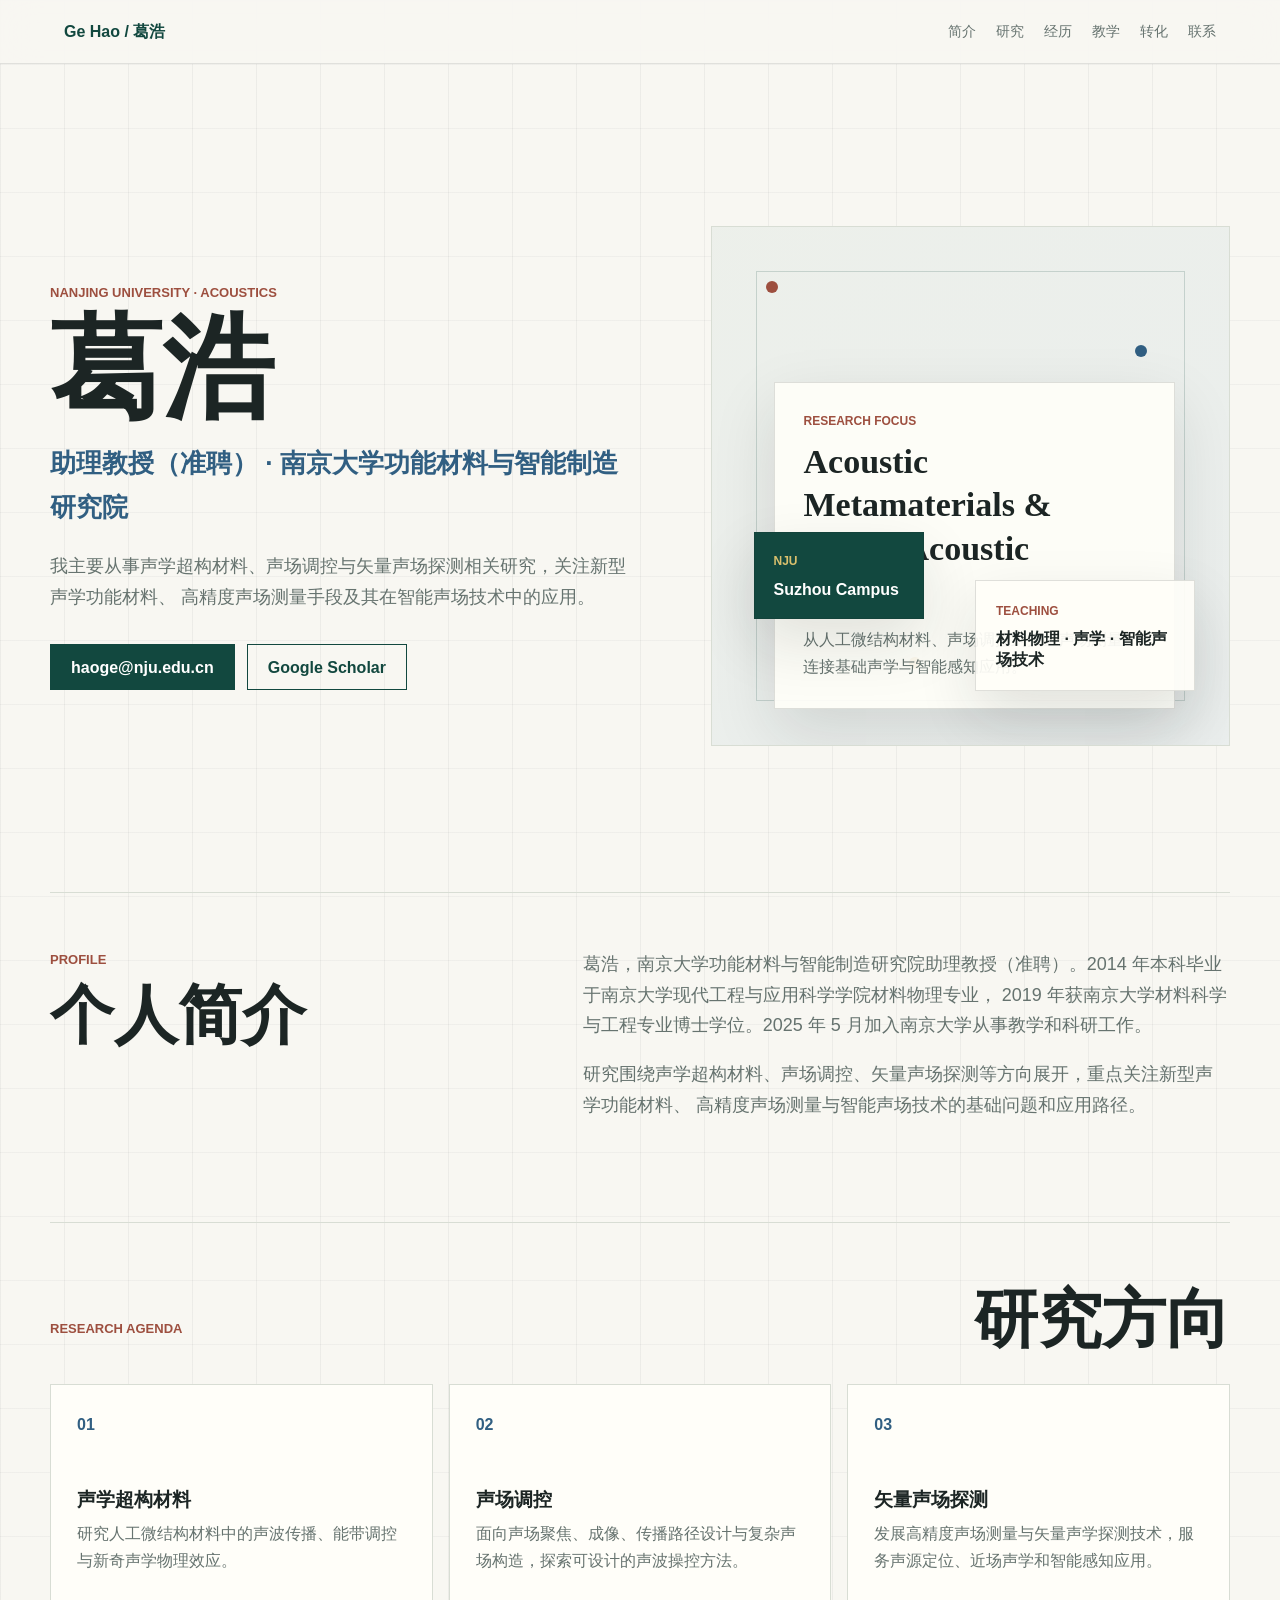
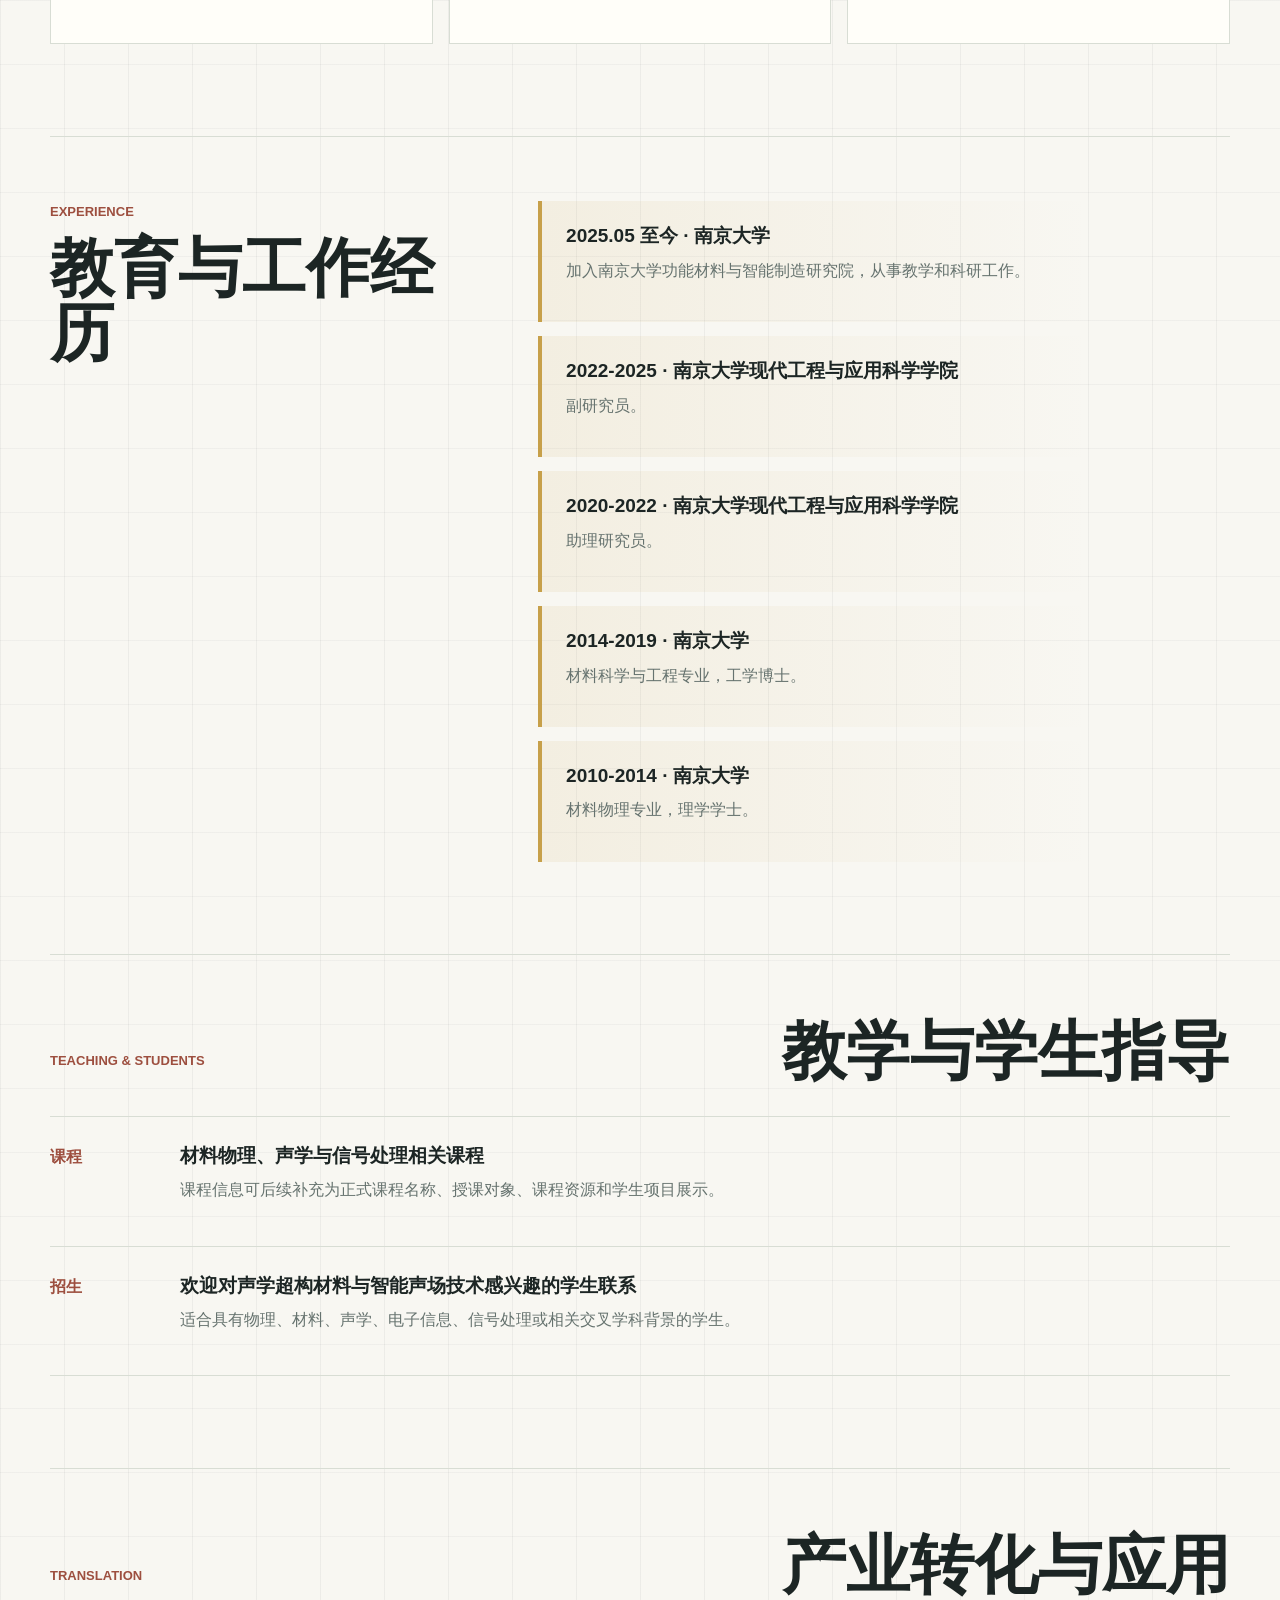
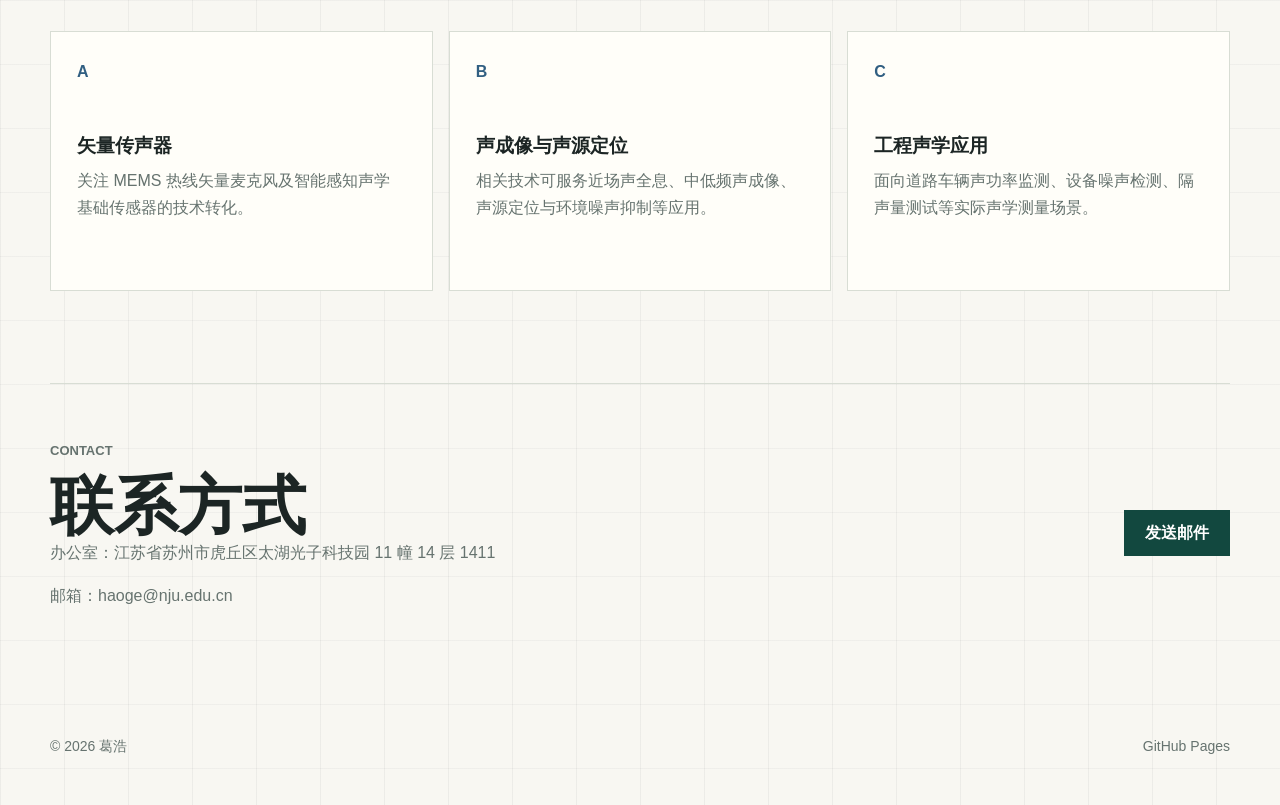
==== index.html @ 3e7d9091 "Create Ge Hao academic homepage" ====
<!doctype html>
<html lang="zh-CN">
  <head>
    <meta charset="utf-8">
    <meta name="viewport" content="width=device-width, initial-scale=1">
    <title>葛浩 | 南京大学</title>
    <meta name="description" content="葛浩，南京大学功能材料与智能制造研究院助理教授（准聘），研究方向包括声学超构材料、声场调控与矢量声场探测。">
    <link rel="stylesheet" href="styles.css">
  </head>
  <body>
    <header class="topbar">
      <a class="brand" href="#top">Ge Hao / 葛浩</a>
      <nav class="nav" aria-label="主导航">
        <a href="#profile">简介</a>
        <a href="#research">研究</a>
        <a href="#experience">经历</a>
        <a href="#teaching">教学</a>
        <a href="#translation">转化</a>
        <a href="#contact">联系</a>
      </nav>
    </header>

    <main id="top">
      <section class="hero">
        <div class="hero-copy">
          <p class="kicker">Nanjing University · Acoustics</p>
          <h1>葛浩</h1>
          <p class="subtitle">助理教授（准聘） · 南京大学功能材料与智能制造研究院</p>
          <p class="summary">
            我主要从事声学超构材料、声场调控与矢量声场探测相关研究，关注新型声学功能材料、
            高精度声场测量手段及其在智能声场技术中的应用。
          </p>
          <div class="actions">
            <a class="primary" href="mailto:haoge@nju.edu.cn">haoge@nju.edu.cn</a>
            <a class="secondary" href="https://scholar.google.com/citations?user=P4T3a08AAAAJ&hl=zh-CN" target="_blank" rel="noreferrer">Google Scholar</a>
          </div>
        </div>

        <div class="hero-visual" aria-label="研究主题视觉摘要">
          <div class="signal signal-a"></div>
          <div class="signal signal-b"></div>
          <div class="signal signal-c"></div>
          <div class="visual-card main-card">
            <span>Research Focus</span>
            <strong>Acoustic Metamaterials &amp; Vector Acoustic Sensing</strong>
            <p>从人工微结构材料、声场调控到矢量声场测量，连接基础声学与智能感知应用。</p>
          </div>
          <div class="visual-card side-card">
            <span>Teaching</span>
            <strong>材料物理 · 声学 · 智能声场技术</strong>
          </div>
          <div class="visual-card note-card">
            <span>NJU</span>
            <strong>Suzhou Campus</strong>
          </div>
        </div>
      </section>

      <section id="profile" class="band profile-band">
        <div>
          <p class="kicker">Profile</p>
          <h2>个人简介</h2>
        </div>
        <div class="profile-text">
          <p>
            葛浩，南京大学功能材料与智能制造研究院助理教授（准聘）。2014 年本科毕业于南京大学现代工程与应用科学学院材料物理专业，
            2019 年获南京大学材料科学与工程专业博士学位。2025 年 5 月加入南京大学从事教学和科研工作。
          </p>
          <p>
            研究围绕声学超构材料、声场调控、矢量声场探测等方向展开，重点关注新型声学功能材料、
            高精度声场测量与智能声场技术的基础问题和应用路径。
          </p>
        </div>
      </section>

      <section id="research" class="section">
        <div class="section-head">
          <p class="kicker">Research Agenda</p>
          <h2>研究方向</h2>
        </div>
        <div class="agenda-grid">
          <article>
            <span>01</span>
            <h3>声学超构材料</h3>
            <p>研究人工微结构材料中的声波传播、能带调控与新奇声学物理效应。</p>
          </article>
          <article>
            <span>02</span>
            <h3>声场调控</h3>
            <p>面向声场聚焦、成像、传播路径设计与复杂声场构造，探索可设计的声波操控方法。</p>
          </article>
          <article>
            <span>03</span>
            <h3>矢量声场探测</h3>
            <p>发展高精度声场测量与矢量声学探测技术，服务声源定位、近场声学和智能感知应用。</p>
          </article>
        </div>
      </section>

      <section id="experience" class="section split">
        <div class="section-head">
          <p class="kicker">Experience</p>
          <h2>教育与工作经历</h2>
        </div>
        <div class="stack">
          <article class="line-item">
            <h3>2025.05 至今 · 南京大学</h3>
            <p>加入南京大学功能材料与智能制造研究院，从事教学和科研工作。</p>
          </article>
          <article class="line-item">
            <h3>2022-2025 · 南京大学现代工程与应用科学学院</h3>
            <p>副研究员。</p>
          </article>
          <article class="line-item">
            <h3>2020-2022 · 南京大学现代工程与应用科学学院</h3>
            <p>助理研究员。</p>
          </article>
          <article class="line-item">
            <h3>2014-2019 · 南京大学</h3>
            <p>材料科学与工程专业，工学博士。</p>
          </article>
          <article class="line-item">
            <h3>2010-2014 · 南京大学</h3>
            <p>材料物理专业，理学学士。</p>
          </article>
        </div>
      </section>

      <section id="teaching" class="section">
        <div class="section-head">
          <p class="kicker">Teaching &amp; Students</p>
          <h2>教学与学生指导</h2>
        </div>
        <div class="work-list">
          <article>
            <time>课程</time>
            <div>
              <h3>材料物理、声学与信号处理相关课程</h3>
              <p>课程信息可后续补充为正式课程名称、授课对象、课程资源和学生项目展示。</p>
            </div>
          </article>
          <article>
            <time>招生</time>
            <div>
              <h3>欢迎对声学超构材料与智能声场技术感兴趣的学生联系</h3>
              <p>适合具有物理、材料、声学、电子信息、信号处理或相关交叉学科背景的学生。</p>
            </div>
          </article>
        </div>
      </section>

      <section id="translation" class="section">
        <div class="section-head">
          <p class="kicker">Translation</p>
          <h2>产业转化与应用</h2>
        </div>
        <div class="agenda-grid">
          <article>
            <span>A</span>
            <h3>矢量传声器</h3>
            <p>关注 MEMS 热线矢量麦克风及智能感知声学基础传感器的技术转化。</p>
          </article>
          <article>
            <span>B</span>
            <h3>声成像与声源定位</h3>
            <p>相关技术可服务近场声全息、中低频声成像、声源定位与环境噪声抑制等应用。</p>
          </article>
          <article>
            <span>C</span>
            <h3>工程声学应用</h3>
            <p>面向道路车辆声功率监测、设备噪声检测、隔声量测试等实际声学测量场景。</p>
          </article>
        </div>
      </section>

      <section id="contact" class="contact-panel">
        <div>
          <p class="kicker">Contact</p>
          <h2>联系方式</h2>
          <p>办公室：江苏省苏州市虎丘区太湖光子科技园 11 幢 14 层 1411</p>
          <p>邮箱：<a href="mailto:haoge@nju.edu.cn">haoge@nju.edu.cn</a></p>
        </div>
        <a class="primary" href="mailto:haoge@nju.edu.cn">发送邮件</a>
      </section>
    </main>

    <footer class="footer">
      <span>© 2026 葛浩</span>
      <span><a href="https://github.com/googoll/googoll.github.io" target="_blank" rel="noreferrer">GitHub Pages</a></span>
    </footer>
  </body>
</html>
---- styles.css ----
:root {
  --bg: #f8f7f2;
  --ink: #1c2524;
  --muted: #66736f;
  --line: #d8ddd4;
  --paper: #fffef9;
  --green: #12483f;
  --blue: #315f82;
  --red: #9d4f3f;
  --gold: #c7a04a;
  --mist: #e9efeb;
}

* {
  box-sizing: border-box;
}

html {
  scroll-behavior: smooth;
}

body {
  margin: 0;
  background:
    linear-gradient(90deg, rgba(28, 37, 36, 0.05) 1px, transparent 1px),
    linear-gradient(rgba(28, 37, 36, 0.04) 1px, transparent 1px),
    var(--bg);
  background-size: 64px 64px;
  color: var(--ink);
  font-family: -apple-system, BlinkMacSystemFont, "Segoe UI", "PingFang SC", "Microsoft YaHei", sans-serif;
  line-height: 1.7;
}

a {
  color: inherit;
  text-decoration: none;
}

.topbar {
  position: sticky;
  top: 0;
  z-index: 10;
  display: flex;
  justify-content: space-between;
  align-items: center;
  gap: 24px;
  padding: 18px clamp(20px, 5vw, 72px);
  background: rgba(248, 247, 242, 0.9);
  border-bottom: 1px solid rgba(28, 37, 36, 0.1);
  backdrop-filter: blur(18px);
}

.brand {
  font-weight: 800;
  color: var(--green);
}

.nav {
  display: flex;
  flex-wrap: wrap;
  gap: 8px 20px;
  color: var(--muted);
  font-size: 14px;
}

.nav a:hover {
  color: var(--green);
}

main,
.footer {
  width: min(1180px, calc(100% - 40px));
  margin-inline: auto;
}

.hero {
  min-height: calc(100vh - 72px);
  display: grid;
  grid-template-columns: minmax(0, 1.06fr) minmax(360px, 0.94fr);
  gap: clamp(32px, 6vw, 82px);
  align-items: center;
  padding: 70px 0 54px;
}

.kicker {
  margin: 0 0 12px;
  color: var(--red);
  font-size: 13px;
  font-weight: 800;
  letter-spacing: 0;
  text-transform: uppercase;
}

h1,
h2,
h3,
p {
  margin-top: 0;
}

h1 {
  margin-bottom: 18px;
  font-family: Georgia, "Times New Roman", serif;
  font-size: clamp(48px, 10vw, 112px);
  line-height: 0.95;
  font-weight: 600;
}

h2 {
  margin-bottom: 0;
  font-family: Georgia, "Times New Roman", serif;
  font-size: clamp(32px, 5vw, 64px);
  line-height: 1.02;
  font-weight: 600;
}

h3 {
  margin-bottom: 8px;
  font-size: 19px;
  line-height: 1.35;
}

.subtitle {
  margin-bottom: 22px;
  color: var(--blue);
  font-size: clamp(18px, 2.5vw, 26px);
  font-weight: 700;
}

.summary {
  max-width: 680px;
  color: var(--muted);
  font-size: 18px;
}

.actions {
  display: flex;
  flex-wrap: wrap;
  gap: 12px;
  margin-top: 32px;
}

.primary,
.secondary {
  display: inline-flex;
  align-items: center;
  justify-content: center;
  min-height: 46px;
  padding: 0 20px;
  border: 1px solid var(--green);
  font-weight: 800;
}

.primary {
  background: var(--green);
  color: #fff;
}

.secondary {
  background: transparent;
  color: var(--green);
}

.hero-visual {
  position: relative;
  min-height: 520px;
  border: 1px solid var(--line);
  background:
    linear-gradient(145deg, rgba(18, 72, 63, 0.08), rgba(49, 95, 130, 0.1)),
    var(--paper);
  overflow: hidden;
}

.hero-visual::before {
  content: "";
  position: absolute;
  inset: 44px;
  border: 1px solid rgba(18, 72, 63, 0.18);
}

.signal {
  position: absolute;
  width: 12px;
  height: 12px;
  border-radius: 50%;
}

.signal-a {
  top: 54px;
  left: 54px;
  background: var(--red);
}

.signal-b {
  right: 82px;
  top: 118px;
  background: var(--blue);
}

.signal-c {
  left: 38%;
  bottom: 76px;
  background: var(--gold);
}

.visual-card {
  position: absolute;
  border: 1px solid rgba(28, 37, 36, 0.14);
  background: rgba(255, 254, 249, 0.92);
  box-shadow: 0 24px 60px rgba(28, 37, 36, 0.12);
}

.visual-card span {
  display: block;
  margin-bottom: 8px;
  color: var(--red);
  font-size: 12px;
  font-weight: 800;
  text-transform: uppercase;
}

.visual-card strong {
  display: block;
  line-height: 1.28;
}

.visual-card p {
  margin: 12px 0 0;
  color: var(--muted);
}

.main-card {
  left: 62px;
  right: 54px;
  top: 155px;
  padding: 28px;
}

.main-card strong {
  font-family: Georgia, "Times New Roman", serif;
  font-size: 34px;
}

.side-card {
  right: 34px;
  bottom: 54px;
  width: 220px;
  padding: 20px;
}

.note-card {
  left: 42px;
  bottom: 126px;
  width: 170px;
  padding: 18px;
  background: var(--green);
  color: #fff;
}

.note-card span {
  color: #d9c06d;
}

.band,
.section,
.contact-panel {
  margin-bottom: 28px;
  border-top: 1px solid var(--line);
}

.profile-band {
  display: grid;
  grid-template-columns: minmax(220px, 0.42fr) minmax(0, 0.58fr);
  gap: clamp(24px, 5vw, 72px);
  padding: 56px 0;
}

.profile-text {
  color: var(--muted);
  font-size: 18px;
}

.section {
  padding: 64px 0;
}

.section-head {
  display: flex;
  justify-content: space-between;
  align-items: end;
  gap: 32px;
  margin-bottom: 32px;
}

.agenda-grid {
  display: grid;
  grid-template-columns: repeat(3, minmax(0, 1fr));
  gap: 16px;
}

.agenda-grid article {
  min-height: 260px;
  padding: 26px;
  background: var(--paper);
  border: 1px solid var(--line);
}

.agenda-grid span {
  display: inline-block;
  margin-bottom: 48px;
  color: var(--blue);
  font-weight: 900;
}

.agenda-grid p,
.line-item p,
.work-list p,
.contact-panel p {
  color: var(--muted);
}

.split {
  display: grid;
  grid-template-columns: minmax(260px, 0.38fr) minmax(0, 0.62fr);
  gap: clamp(24px, 5vw, 72px);
}

.split .section-head {
  display: block;
  margin-bottom: 0;
}

.stack {
  display: grid;
  gap: 14px;
}

.line-item {
  padding: 22px 0 22px 24px;
  border-left: 4px solid var(--gold);
  background: linear-gradient(90deg, rgba(199, 160, 74, 0.1), transparent 80%);
}

.work-list {
  display: grid;
  gap: 0;
  border-top: 1px solid var(--line);
}

.work-list article {
  display: grid;
  grid-template-columns: 110px minmax(0, 1fr);
  gap: 20px;
  padding: 26px 0;
  border-bottom: 1px solid var(--line);
}

time {
  color: var(--red);
  font-weight: 900;
}

.contact-panel {
  display: flex;
  justify-content: space-between;
  align-items: center;
  gap: 32px;
  padding: 56px 0;
}

.contact-panel div {
  max-width: 720px;
}

.footer {
  display: flex;
  justify-content: space-between;
  gap: 20px;
  padding: 26px 0 46px;
  color: var(--muted);
  font-size: 14px;
}

@media (max-width: 900px) {
  .topbar,
  .section-head,
  .contact-panel,
  .footer {
    align-items: flex-start;
    flex-direction: column;
  }

  .hero,
  .profile-band,
  .split {
    grid-template-columns: 1fr;
  }

  .hero {
    min-height: auto;
    padding-top: 48px;
  }

  .hero-visual {
    min-height: 420px;
  }

  .agenda-grid {
    grid-template-columns: 1fr;
  }

  .agenda-grid article {
    min-height: auto;
  }

  .agenda-grid span {
    margin-bottom: 24px;
  }
}

@media (max-width: 560px) {
  main,
  .footer {
    width: min(100% - 28px, 1180px);
  }

  .nav {
    gap: 8px 14px;
  }

  .hero-visual {
    min-height: 380px;
  }

  .main-card {
    left: 22px;
    right: 22px;
    top: 100px;
    padding: 22px;
  }

  .main-card strong {
    font-size: 26px;
  }

  .side-card {
    right: 20px;
    bottom: 24px;
  }

  .note-card {
    left: 20px;
    bottom: 100px;
  }

  .work-list article {
    grid-template-columns: 1fr;
    gap: 6px;
  }
}
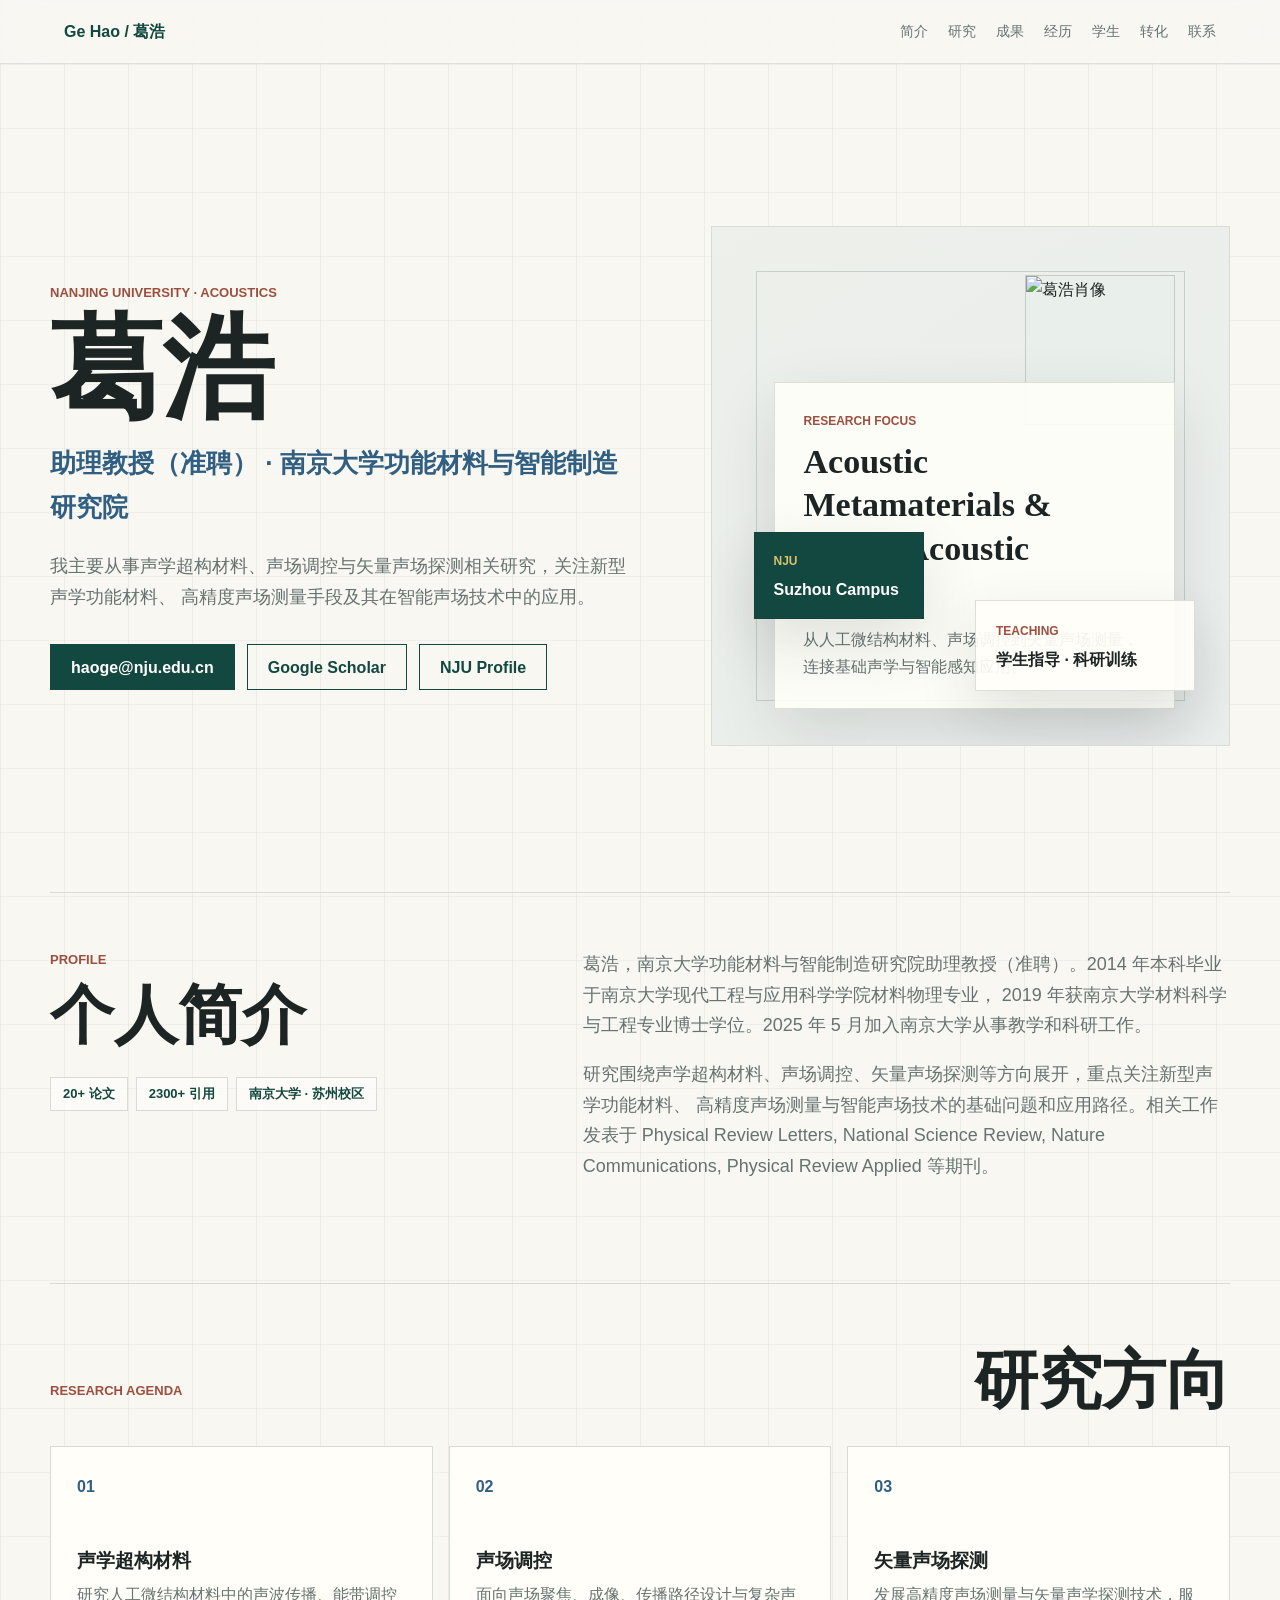
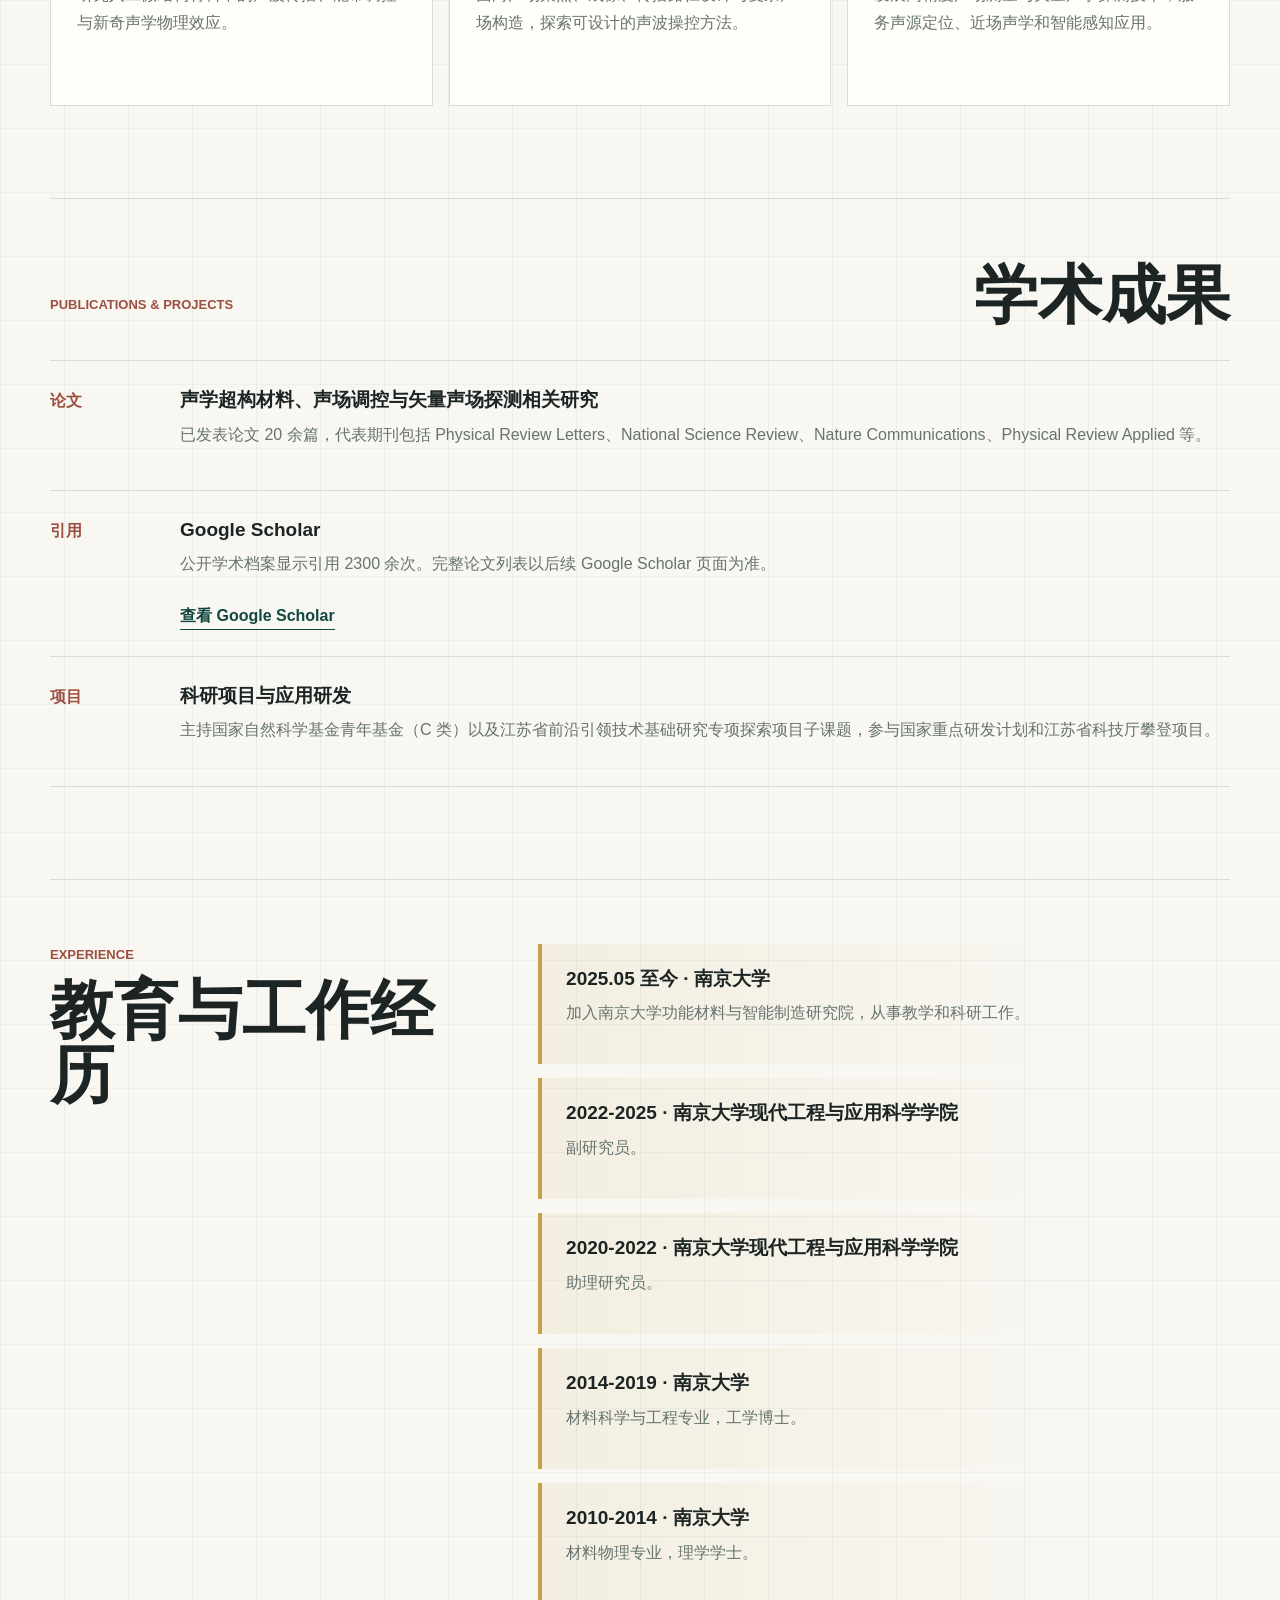
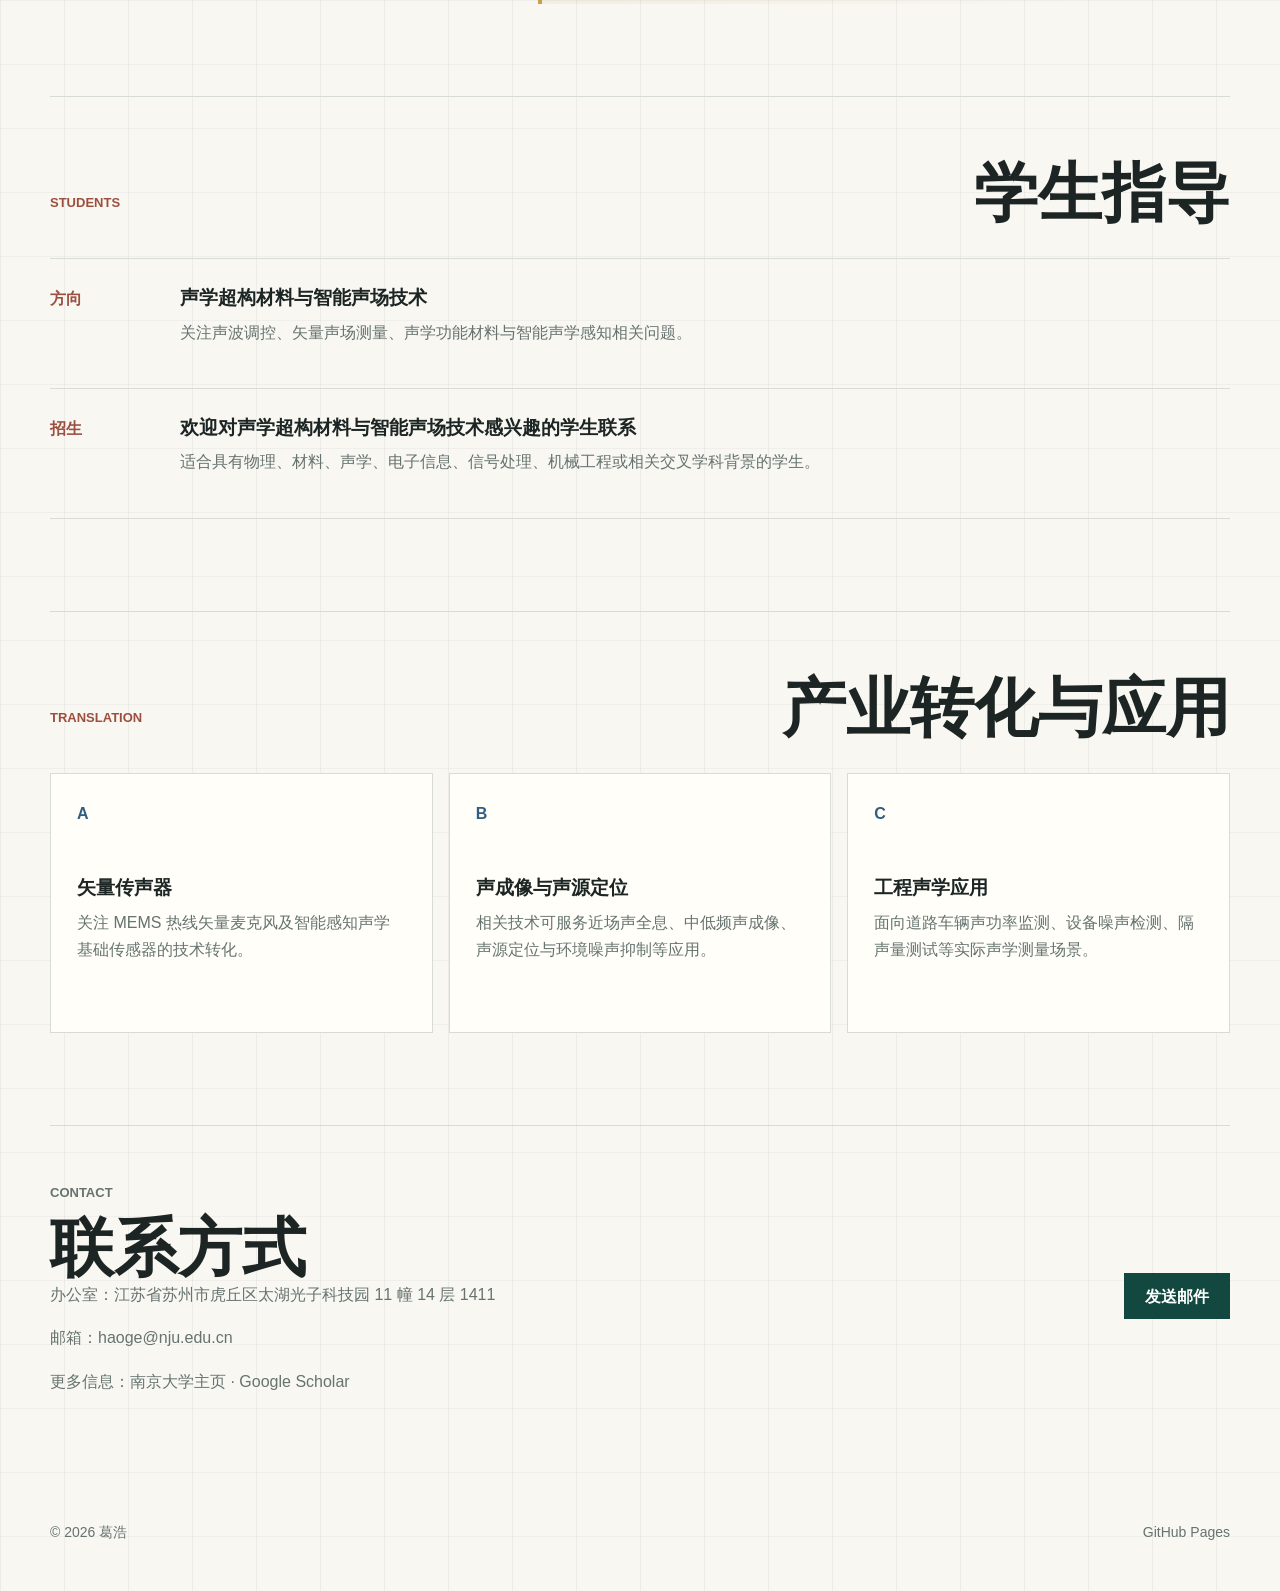
==== commit b8081f43: "Refine academic homepage content" ====
--- a/index.html
+++ b/index.html
@@ -13,8 +13,9 @@
       <nav class="nav" aria-label="主导航">
         <a href="#profile">简介</a>
         <a href="#research">研究</a>
+        <a href="#publications">成果</a>
         <a href="#experience">经历</a>
-        <a href="#teaching">教学</a>
+        <a href="#students">学生</a>
         <a href="#translation">转化</a>
         <a href="#contact">联系</a>
       </nav>
@@ -33,13 +34,12 @@
           <div class="actions">
             <a class="primary" href="mailto:haoge@nju.edu.cn">haoge@nju.edu.cn</a>
             <a class="secondary" href="https://scholar.google.com/citations?user=P4T3a08AAAAJ&hl=zh-CN" target="_blank" rel="noreferrer">Google Scholar</a>
+            <a class="secondary" href="https://msie.nju.edu.cn//szdw/qb/20250611/i322575.html" target="_blank" rel="noreferrer">NJU Profile</a>
           </div>
         </div>
 
         <div class="hero-visual" aria-label="研究主题视觉摘要">
-          <div class="signal signal-a"></div>
-          <div class="signal signal-b"></div>
-          <div class="signal signal-c"></div>
+          <img class="portrait" src="https://msie.nju.edu.cn/DFS//file/2025/06/11/20250611100253842ff9t7z.jpg?iid=94736" alt="葛浩肖像">
           <div class="visual-card main-card">
             <span>Research Focus</span>
             <strong>Acoustic Metamaterials &amp; Vector Acoustic Sensing</strong>
@@ -47,7 +47,7 @@
           </div>
           <div class="visual-card side-card">
             <span>Teaching</span>
-            <strong>材料物理 · 声学 · 智能声场技术</strong>
+            <strong>学生指导 · 科研训练</strong>
           </div>
           <div class="visual-card note-card">
             <span>NJU</span>
@@ -60,6 +60,11 @@
         <div>
           <p class="kicker">Profile</p>
           <h2>个人简介</h2>
+          <div class="quick-facts">
+            <span>20+ 论文</span>
+            <span>2300+ 引用</span>
+            <span>南京大学 · 苏州校区</span>
+          </div>
         </div>
         <div class="profile-text">
           <p>
@@ -68,7 +73,8 @@
           </p>
           <p>
             研究围绕声学超构材料、声场调控、矢量声场探测等方向展开，重点关注新型声学功能材料、
-            高精度声场测量与智能声场技术的基础问题和应用路径。
+            高精度声场测量与智能声场技术的基础问题和应用路径。相关工作发表于 Physical Review Letters,
+            National Science Review, Nature Communications, Physical Review Applied 等期刊。
           </p>
         </div>
       </section>
@@ -97,6 +103,37 @@
         </div>
       </section>
 
+      <section id="publications" class="section">
+        <div class="section-head">
+          <p class="kicker">Publications &amp; Projects</p>
+          <h2>学术成果</h2>
+        </div>
+        <div class="work-list">
+          <article>
+            <time>论文</time>
+            <div>
+              <h3>声学超构材料、声场调控与矢量声场探测相关研究</h3>
+              <p>已发表论文 20 余篇，代表期刊包括 Physical Review Letters、National Science Review、Nature Communications、Physical Review Applied 等。</p>
+            </div>
+          </article>
+          <article>
+            <time>引用</time>
+            <div>
+              <h3>Google Scholar</h3>
+              <p>公开学术档案显示引用 2300 余次。完整论文列表以后续 Google Scholar 页面为准。</p>
+              <a class="text-link" href="https://scholar.google.com/citations?user=P4T3a08AAAAJ&hl=zh-CN" target="_blank" rel="noreferrer">查看 Google Scholar</a>
+            </div>
+          </article>
+          <article>
+            <time>项目</time>
+            <div>
+              <h3>科研项目与应用研发</h3>
+              <p>主持国家自然科学基金青年基金（C 类）以及江苏省前沿引领技术基础研究专项探索项目子课题，参与国家重点研发计划和江苏省科技厅攀登项目。</p>
+            </div>
+          </article>
+        </div>
+      </section>
+
       <section id="experience" class="section split">
         <div class="section-head">
           <p class="kicker">Experience</p>
@@ -126,24 +163,24 @@
         </div>
       </section>
 
-      <section id="teaching" class="section">
-        <div class="section-head">
-          <p class="kicker">Teaching &amp; Students</p>
-          <h2>教学与学生指导</h2>
+      <section id="students" class="section">
+        <div class="section-head">
+          <p class="kicker">Students</p>
+          <h2>学生指导</h2>
         </div>
         <div class="work-list">
           <article>
-            <time>课程</time>
-            <div>
-              <h3>材料物理、声学与信号处理相关课程</h3>
-              <p>课程信息可后续补充为正式课程名称、授课对象、课程资源和学生项目展示。</p>
+            <time>方向</time>
+            <div>
+              <h3>声学超构材料与智能声场技术</h3>
+              <p>关注声波调控、矢量声场测量、声学功能材料与智能声学感知相关问题。</p>
             </div>
           </article>
           <article>
             <time>招生</time>
             <div>
               <h3>欢迎对声学超构材料与智能声场技术感兴趣的学生联系</h3>
-              <p>适合具有物理、材料、声学、电子信息、信号处理或相关交叉学科背景的学生。</p>
+              <p>适合具有物理、材料、声学、电子信息、信号处理、机械工程或相关交叉学科背景的学生。</p>
             </div>
           </article>
         </div>
@@ -179,6 +216,7 @@
           <h2>联系方式</h2>
           <p>办公室：江苏省苏州市虎丘区太湖光子科技园 11 幢 14 层 1411</p>
           <p>邮箱：<a href="mailto:haoge@nju.edu.cn">haoge@nju.edu.cn</a></p>
+          <p>更多信息：<a href="https://msie.nju.edu.cn//szdw/qb/20250611/i322575.html" target="_blank" rel="noreferrer">南京大学主页</a> · <a href="https://scholar.google.com/citations?user=P4T3a08AAAAJ&hl=zh-CN" target="_blank" rel="noreferrer">Google Scholar</a></p>
         </div>
         <a class="primary" href="mailto:haoge@nju.edu.cn">发送邮件</a>
       </section>
--- a/styles.css
+++ b/styles.css
@@ -178,6 +178,18 @@
   border: 1px solid rgba(18, 72, 63, 0.18);
 }
 
+.portrait {
+  position: absolute;
+  right: 54px;
+  top: 48px;
+  width: 150px;
+  aspect-ratio: 1;
+  object-fit: cover;
+  border: 1px solid rgba(28, 37, 36, 0.18);
+  background: var(--mist);
+  filter: saturate(0.92);
+}
+
 .signal {
   position: absolute;
   width: 12px;
@@ -280,6 +292,25 @@
   font-size: 18px;
 }
 
+.quick-facts {
+  display: flex;
+  flex-wrap: wrap;
+  gap: 8px;
+  margin-top: 28px;
+}
+
+.quick-facts span {
+  display: inline-flex;
+  align-items: center;
+  min-height: 34px;
+  padding: 0 12px;
+  border: 1px solid var(--line);
+  background: rgba(255, 254, 249, 0.7);
+  color: var(--green);
+  font-size: 13px;
+  font-weight: 800;
+}
+
 .section {
   padding: 64px 0;
 }
@@ -358,6 +389,14 @@
 time {
   color: var(--red);
   font-weight: 900;
+}
+
+.text-link {
+  display: inline-flex;
+  margin-top: 8px;
+  color: var(--green);
+  font-weight: 800;
+  border-bottom: 1px solid currentColor;
 }
 
 .contact-panel {
@@ -405,6 +444,10 @@
     min-height: 420px;
   }
 
+  .portrait {
+    width: 128px;
+  }
+
   .agenda-grid {
     grid-template-columns: 1fr;
   }
@@ -435,7 +478,7 @@
   .main-card {
     left: 22px;
     right: 22px;
-    top: 100px;
+    top: 130px;
     padding: 22px;
   }
 
@@ -453,6 +496,13 @@
     bottom: 100px;
   }
 
+  .portrait {
+    left: 22px;
+    right: auto;
+    top: 24px;
+    width: 92px;
+  }
+
   .work-list article {
     grid-template-columns: 1fr;
     gap: 6px;
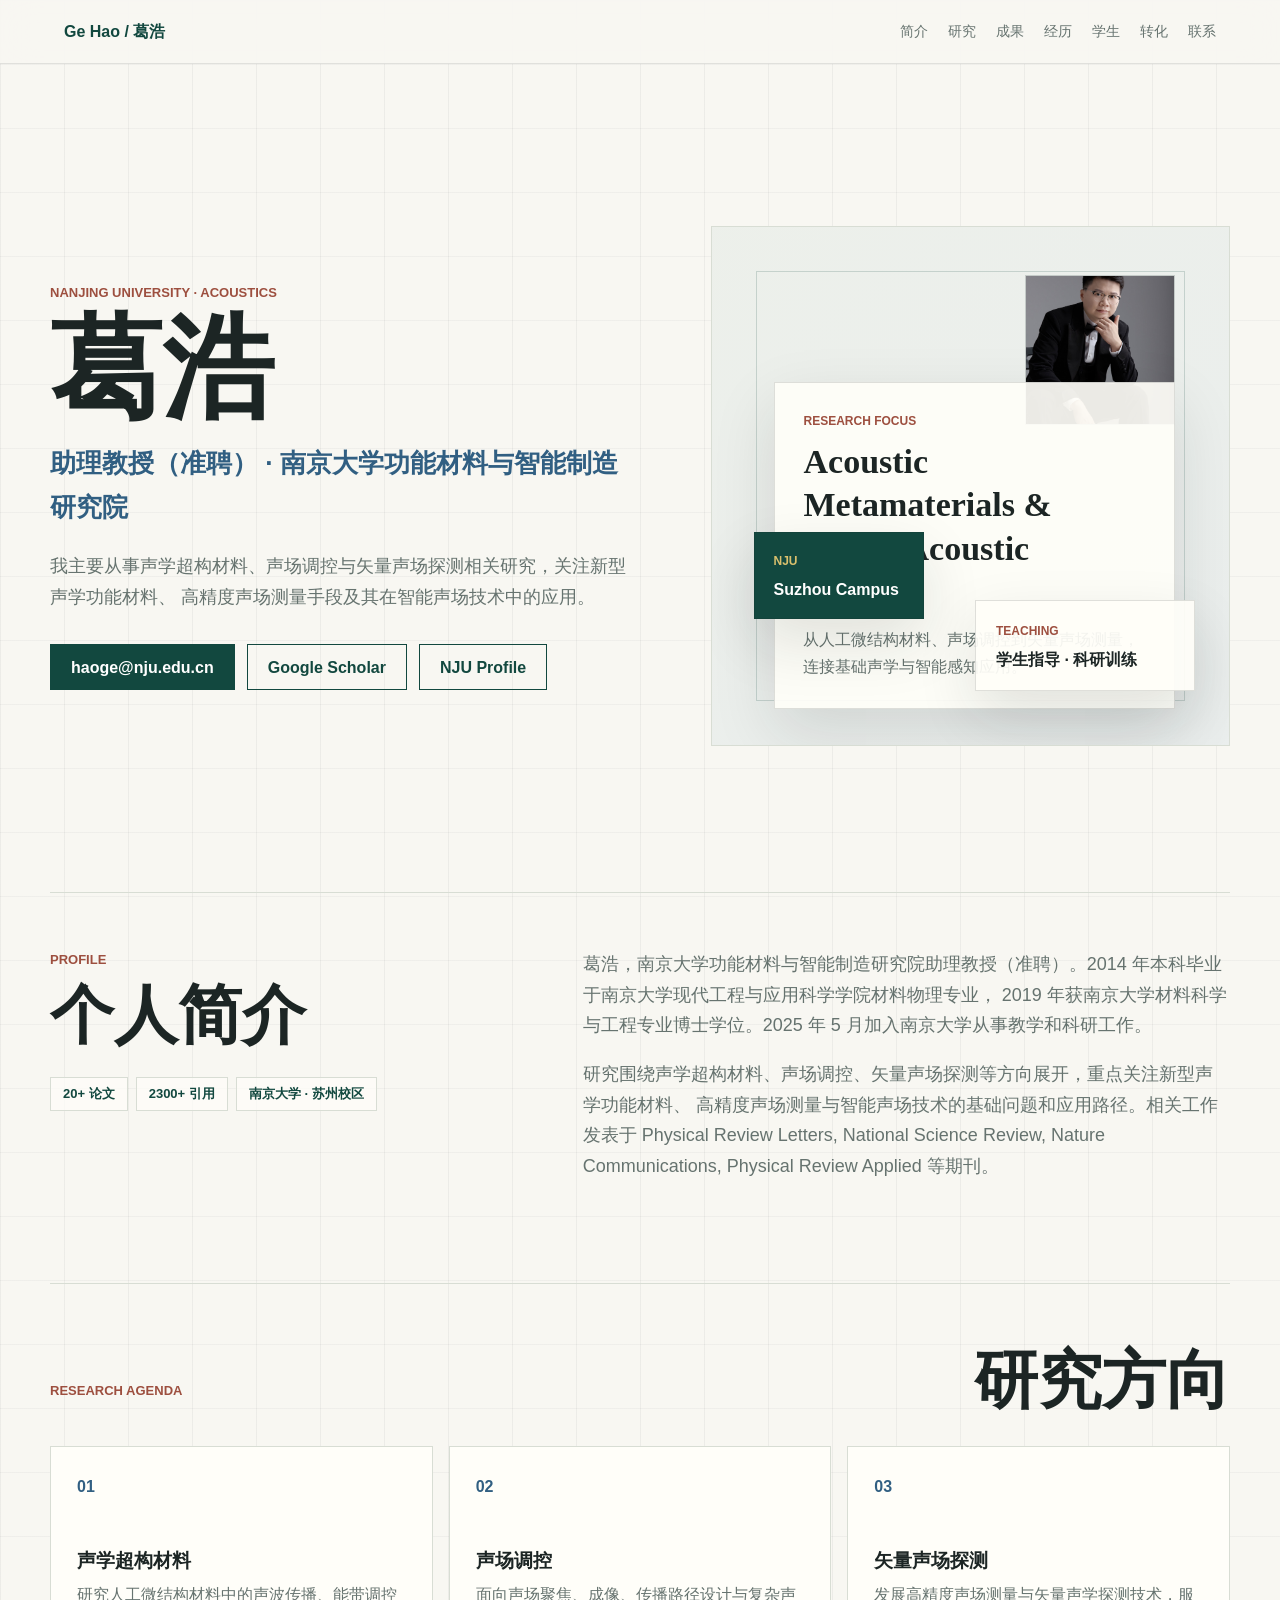
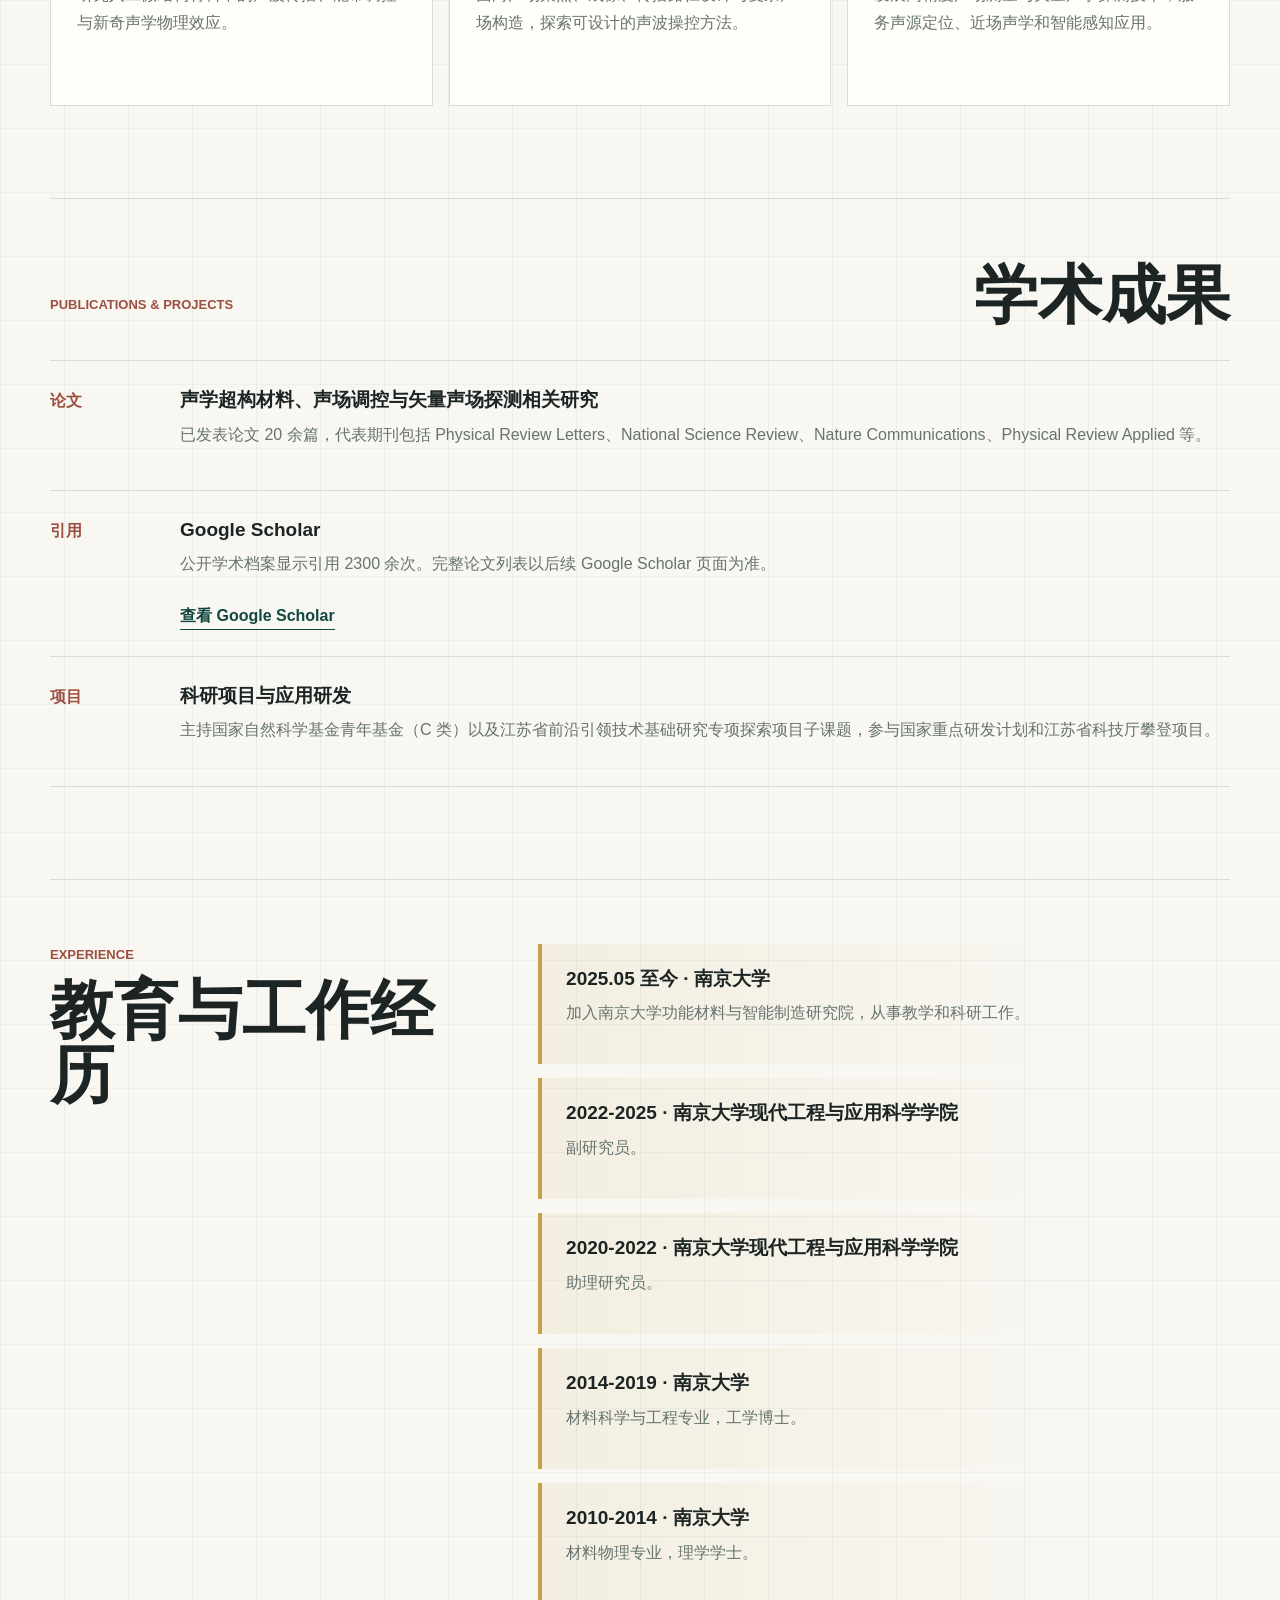
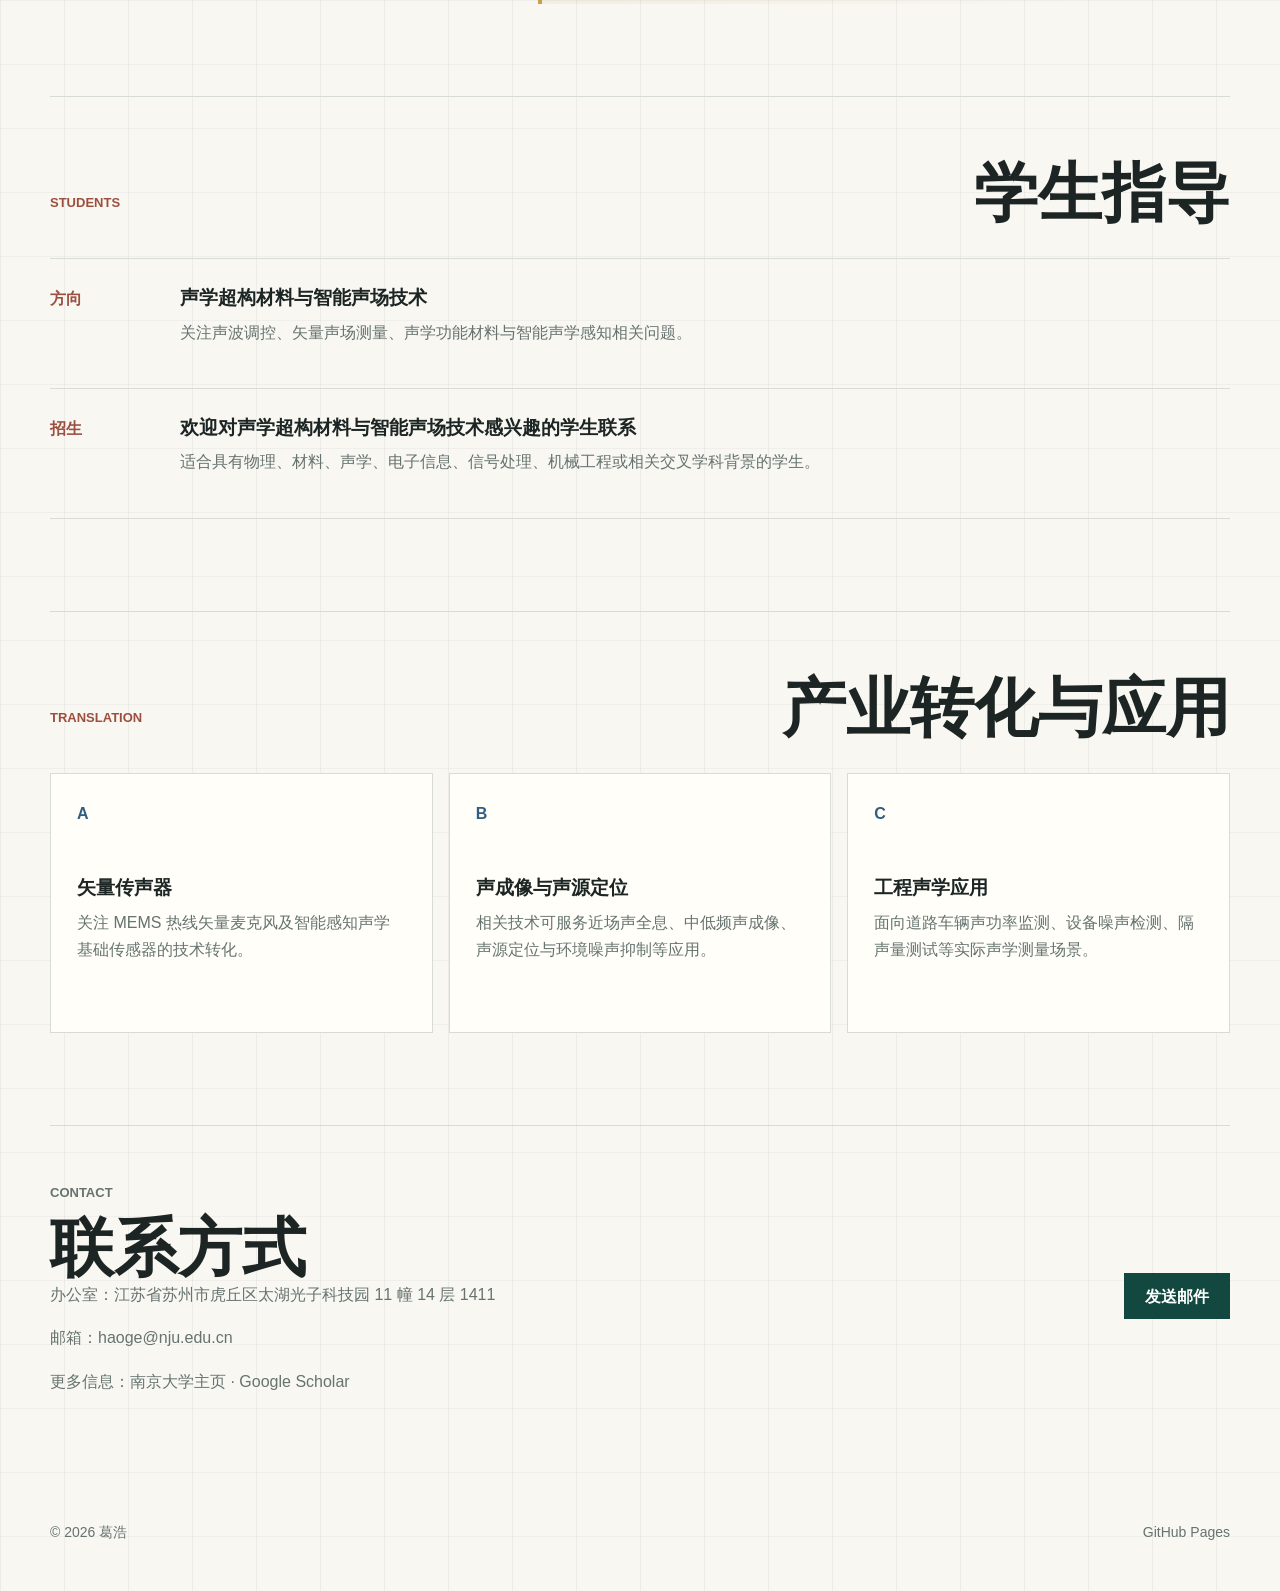
==== commit 8a1decf6: "Add portrait image" ====
--- a/index.html
+++ b/index.html
@@ -39,7 +39,7 @@
         </div>
 
         <div class="hero-visual" aria-label="研究主题视觉摘要">
-          <img class="portrait" src="https://msie.nju.edu.cn/DFS//file/2025/06/11/20250611100253842ff9t7z.jpg?iid=94736" alt="葛浩肖像">
+          <img class="portrait" src="assets/portrait.jpg" alt="葛浩肖像">
           <div class="visual-card main-card">
             <span>Research Focus</span>
             <strong>Acoustic Metamaterials &amp; Vector Acoustic Sensing</strong>
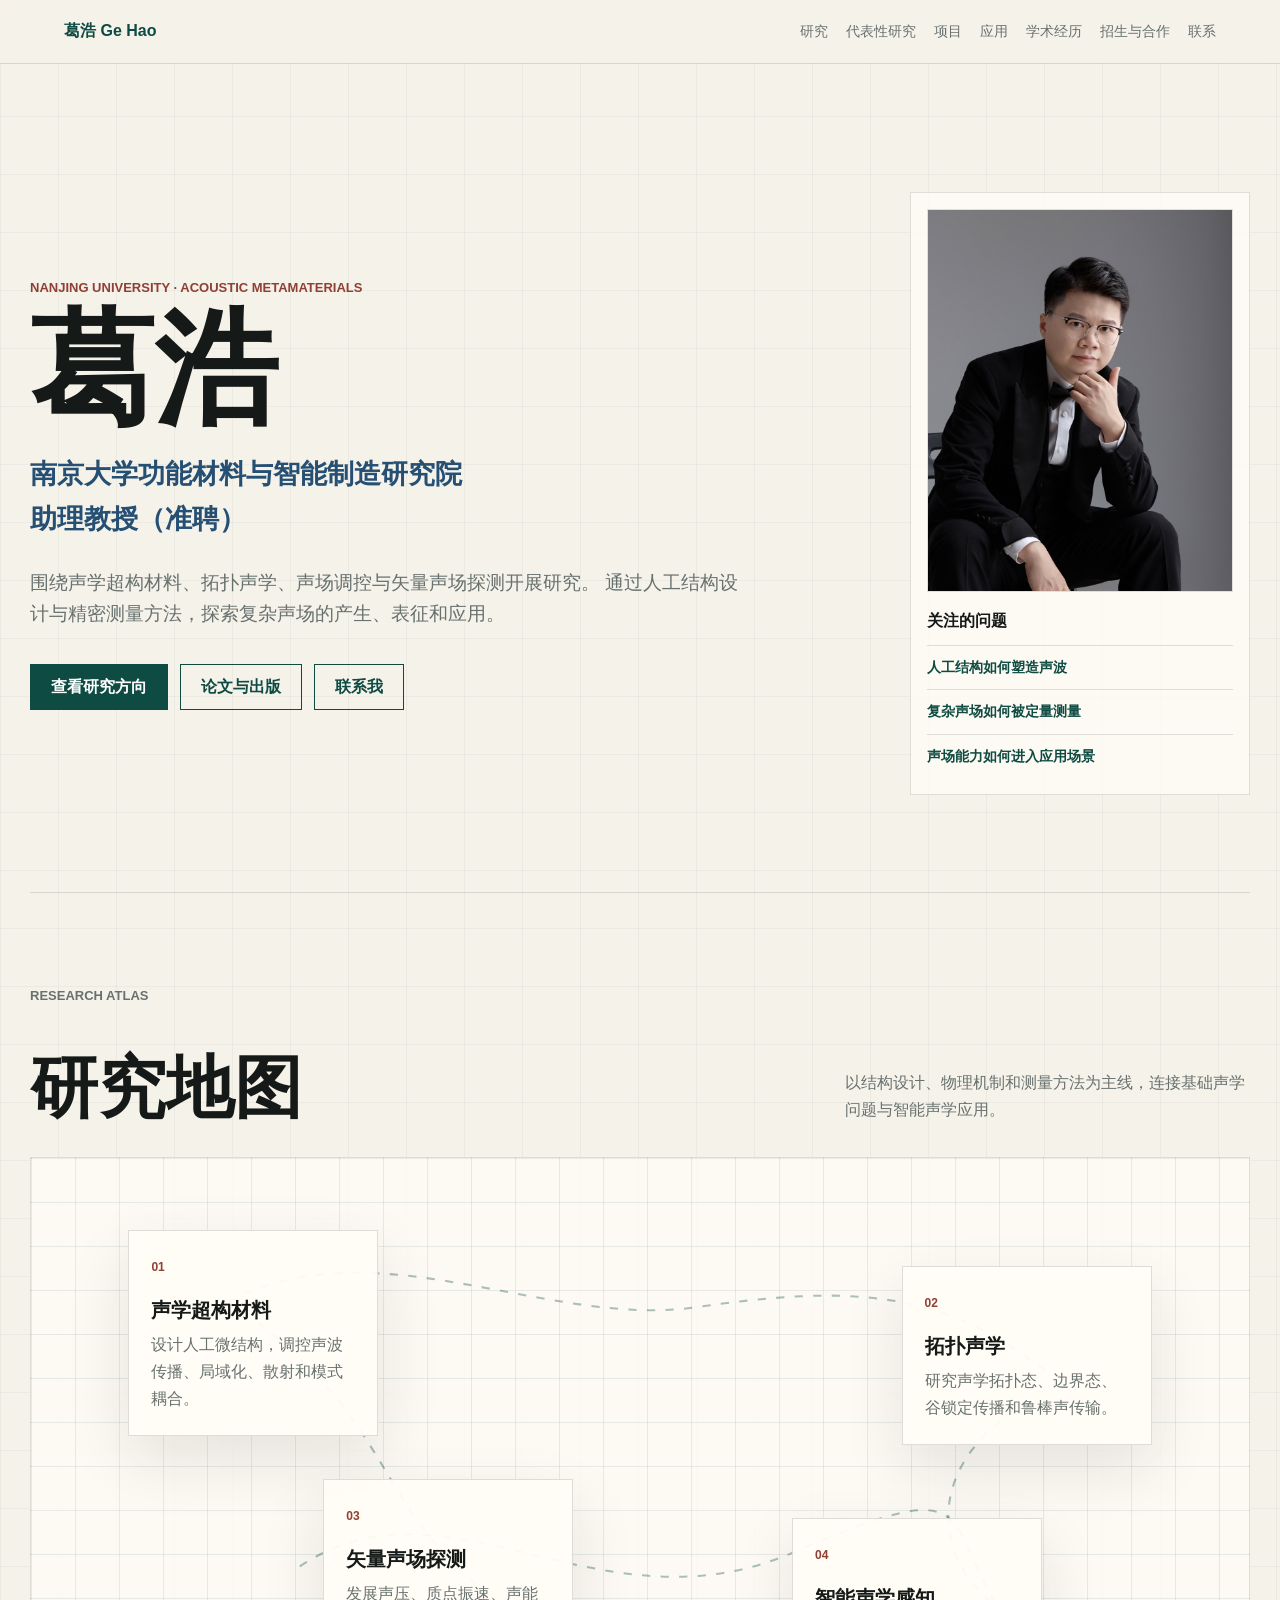
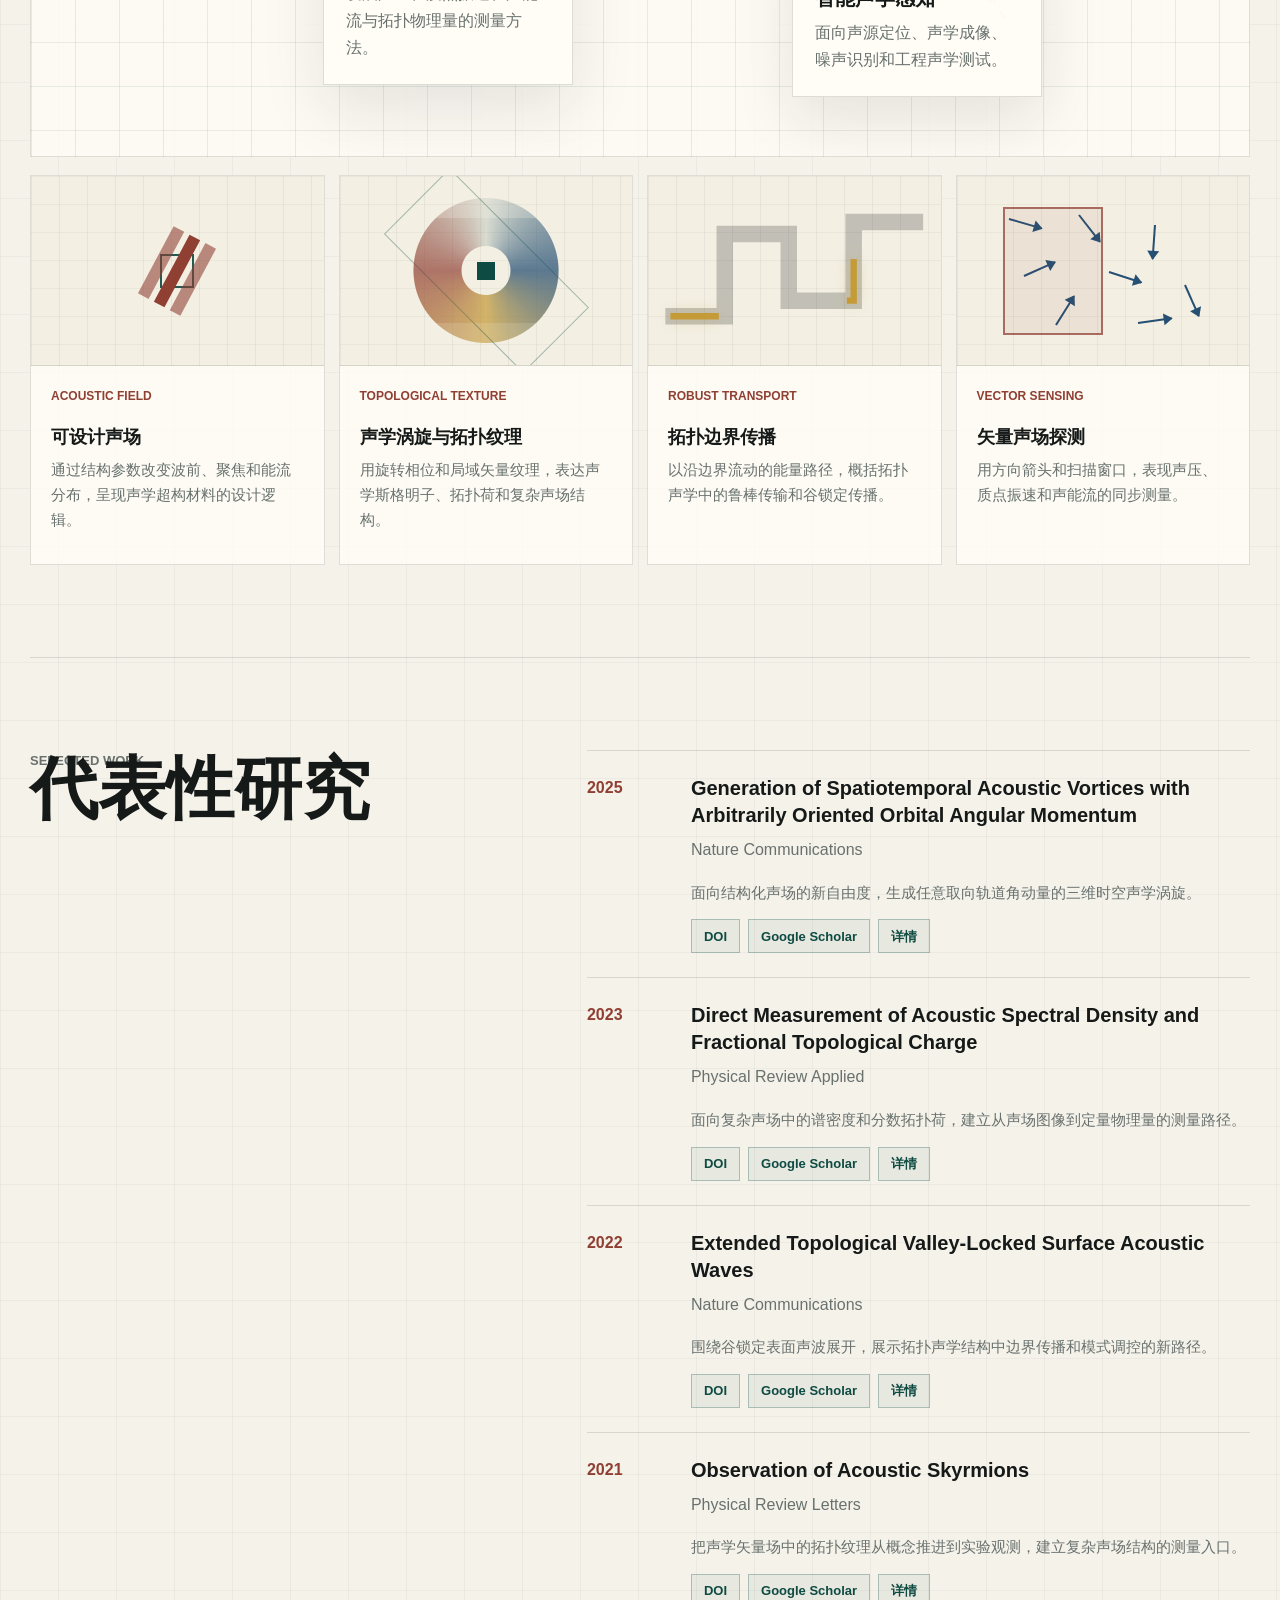
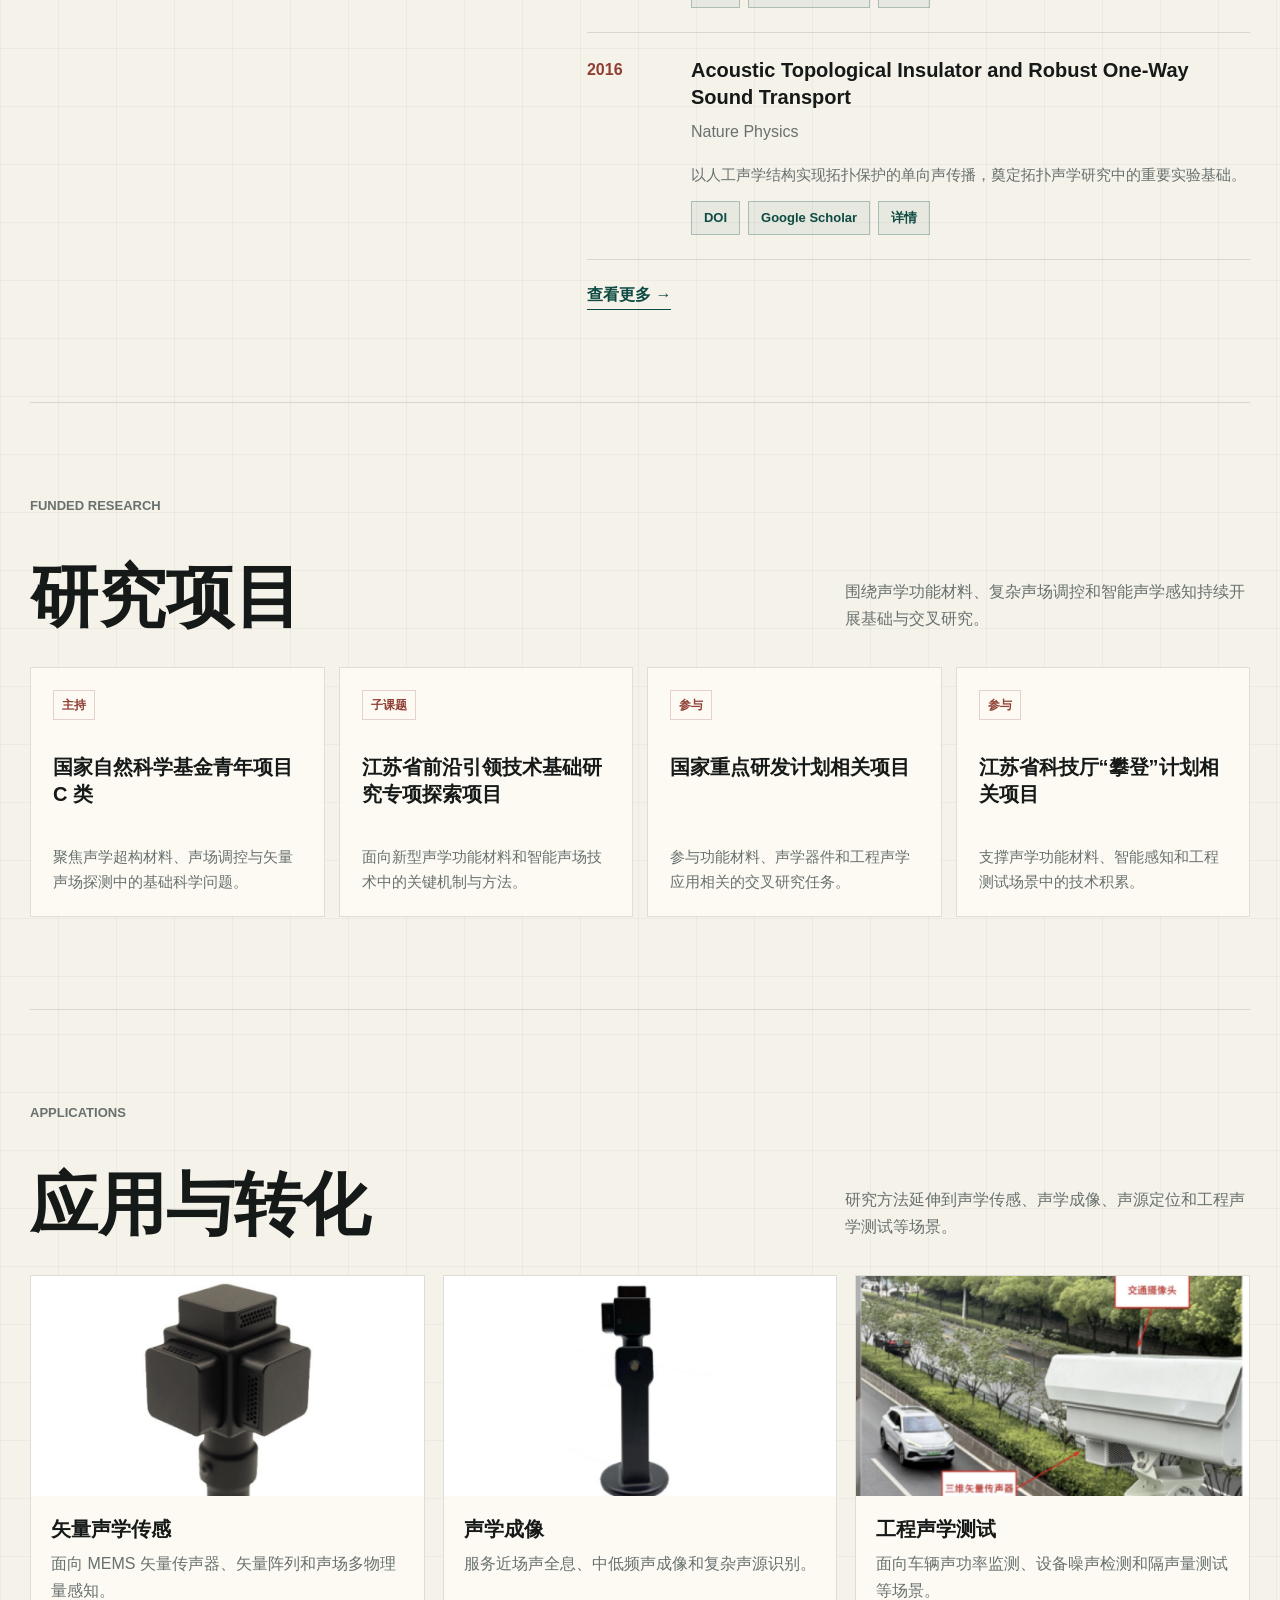
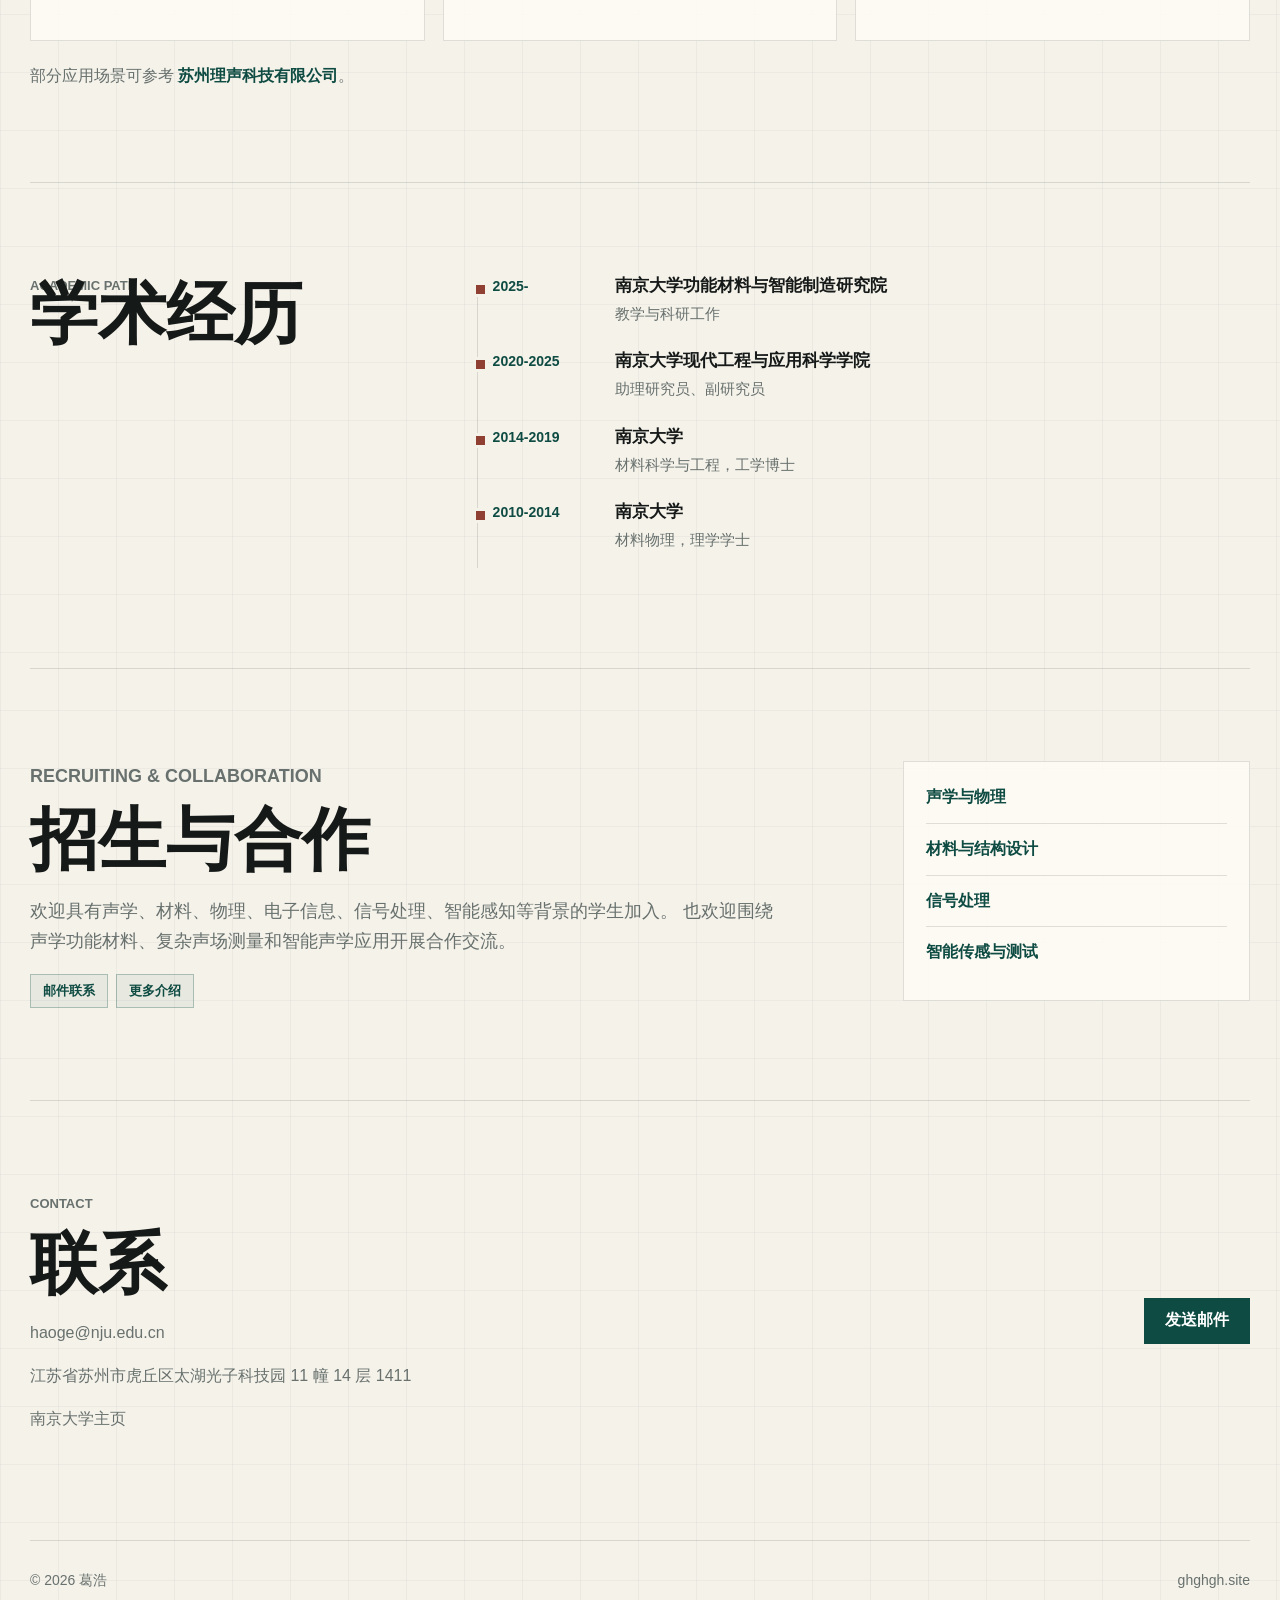
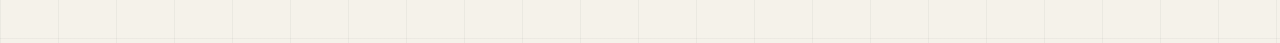
==== commit d8613bef: "Build academic personal website" ====
--- a/index.html
+++ b/index.html
@@ -4,19 +4,19 @@
     <meta charset="utf-8">
     <meta name="viewport" content="width=device-width, initial-scale=1">
     <title>葛浩 | 南京大学</title>
-    <meta name="description" content="葛浩，南京大学功能材料与智能制造研究院助理教授（准聘），研究方向包括声学超构材料、声场调控与矢量声场探测。">
-    <link rel="stylesheet" href="styles.css">
+    <meta name="description" content="葛浩，南京大学功能材料与智能制造研究院助理教授（准聘）。研究声学超构材料、拓扑声学、声场调控与矢量声场探测。">
+    <link rel="stylesheet" href="styles.css?v=20260523">
   </head>
   <body>
-    <header class="topbar">
-      <a class="brand" href="#top">Ge Hao / 葛浩</a>
+    <header class="site-header">
+      <a class="brand" href="#top">葛浩 Ge Hao</a>
       <nav class="nav" aria-label="主导航">
-        <a href="#profile">简介</a>
         <a href="#research">研究</a>
-        <a href="#publications">成果</a>
-        <a href="#experience">经历</a>
-        <a href="#students">学生</a>
-        <a href="#translation">转化</a>
+        <a href="#work">代表性研究</a>
+        <a href="#projects">项目</a>
+        <a href="#applications">应用</a>
+        <a href="#profile">学术经历</a>
+        <a href="#students">招生与合作</a>
         <a href="#contact">联系</a>
       </nav>
     </header>
@@ -24,207 +24,347 @@
     <main id="top">
       <section class="hero">
         <div class="hero-copy">
-          <p class="kicker">Nanjing University · Acoustics</p>
+          <p class="eyebrow">Nanjing University · Acoustic Metamaterials</p>
           <h1>葛浩</h1>
-          <p class="subtitle">助理教授（准聘） · 南京大学功能材料与智能制造研究院</p>
-          <p class="summary">
-            我主要从事声学超构材料、声场调控与矢量声场探测相关研究，关注新型声学功能材料、
-            高精度声场测量手段及其在智能声场技术中的应用。
+          <p class="role">南京大学功能材料与智能制造研究院<br>助理教授（准聘）</p>
+          <p class="lead">
+            围绕声学超构材料、拓扑声学、声场调控与矢量声场探测开展研究。
+            通过人工结构设计与精密测量方法，探索复杂声场的产生、表征和应用。
           </p>
           <div class="actions">
-            <a class="primary" href="mailto:haoge@nju.edu.cn">haoge@nju.edu.cn</a>
-            <a class="secondary" href="https://scholar.google.com/citations?user=P4T3a08AAAAJ&hl=zh-CN" target="_blank" rel="noreferrer">Google Scholar</a>
-            <a class="secondary" href="https://msie.nju.edu.cn//szdw/qb/20250611/i322575.html" target="_blank" rel="noreferrer">NJU Profile</a>
+            <a class="button" href="#research">查看研究方向</a>
+            <a class="button secondary" href="publications.html">论文与出版</a>
+            <a class="button secondary" href="#contact">联系我</a>
           </div>
         </div>
 
-        <div class="hero-visual" aria-label="研究主题视觉摘要">
-          <img class="portrait" src="assets/portrait.jpg" alt="葛浩肖像">
-          <div class="visual-card main-card">
-            <span>Research Focus</span>
-            <strong>Acoustic Metamaterials &amp; Vector Acoustic Sensing</strong>
-            <p>从人工微结构材料、声场调控到矢量声场测量，连接基础声学与智能感知应用。</p>
+        <aside class="portrait-card" aria-label="个人照片与研究关键词">
+          <img src="assets/portrait.jpg" alt="葛浩肖像">
+          <div class="keyword-panel">
+            <strong>关注的问题</strong>
+            <span>人工结构如何塑造声波</span>
+            <span>复杂声场如何被定量测量</span>
+            <span>声场能力如何进入应用场景</span>
           </div>
-          <div class="visual-card side-card">
-            <span>Teaching</span>
-            <strong>学生指导 · 科研训练</strong>
-          </div>
-          <div class="visual-card note-card">
-            <span>NJU</span>
-            <strong>Suzhou Campus</strong>
-          </div>
-        </div>
-      </section>
-
-      <section id="profile" class="band profile-band">
-        <div>
-          <p class="kicker">Profile</p>
-          <h2>个人简介</h2>
-          <div class="quick-facts">
-            <span>20+ 论文</span>
-            <span>2300+ 引用</span>
-            <span>南京大学 · 苏州校区</span>
-          </div>
-        </div>
-        <div class="profile-text">
-          <p>
-            葛浩，南京大学功能材料与智能制造研究院助理教授（准聘）。2014 年本科毕业于南京大学现代工程与应用科学学院材料物理专业，
-            2019 年获南京大学材料科学与工程专业博士学位。2025 年 5 月加入南京大学从事教学和科研工作。
-          </p>
-          <p>
-            研究围绕声学超构材料、声场调控、矢量声场探测等方向展开，重点关注新型声学功能材料、
-            高精度声场测量与智能声场技术的基础问题和应用路径。相关工作发表于 Physical Review Letters,
-            National Science Review, Nature Communications, Physical Review Applied 等期刊。
-          </p>
-        </div>
+        </aside>
       </section>
 
       <section id="research" class="section">
         <div class="section-head">
-          <p class="kicker">Research Agenda</p>
-          <h2>研究方向</h2>
-        </div>
-        <div class="agenda-grid">
-          <article>
+          <p class="eyebrow">Research Atlas</p>
+          <h2>研究地图</h2>
+          <p>以结构设计、物理机制和测量方法为主线，连接基础声学问题与智能声学应用。</p>
+        </div>
+
+        <div class="research-map">
+          <svg viewBox="0 0 1120 580" aria-hidden="true">
+            <path d="M160 140 C 300 64, 470 165, 612 145 S 850 122, 960 212" />
+            <path d="M230 396 C 376 300, 520 465, 710 382 S 850 355, 915 448" />
+            <path d="M190 160 C 320 260, 306 340, 410 420" />
+            <path d="M940 235 C 840 290, 840 380, 900 430" />
+          </svg>
+
+          <article class="map-node node-a">
             <span>01</span>
             <h3>声学超构材料</h3>
-            <p>研究人工微结构材料中的声波传播、能带调控与新奇声学物理效应。</p>
-          </article>
-          <article>
+            <p>设计人工微结构，调控声波传播、局域化、散射和模式耦合。</p>
+          </article>
+          <article class="map-node node-b">
             <span>02</span>
-            <h3>声场调控</h3>
-            <p>面向声场聚焦、成像、传播路径设计与复杂声场构造，探索可设计的声波操控方法。</p>
-          </article>
-          <article>
+            <h3>拓扑声学</h3>
+            <p>研究声学拓扑态、边界态、谷锁定传播和鲁棒声传输。</p>
+          </article>
+          <article class="map-node node-c">
             <span>03</span>
             <h3>矢量声场探测</h3>
-            <p>发展高精度声场测量与矢量声学探测技术，服务声源定位、近场声学和智能感知应用。</p>
-          </article>
-        </div>
-      </section>
-
-      <section id="publications" class="section">
+            <p>发展声压、质点振速、声能流与拓扑物理量的测量方法。</p>
+          </article>
+          <article class="map-node node-d">
+            <span>04</span>
+            <h3>智能声学感知</h3>
+            <p>面向声源定位、声学成像、噪声识别和工程声学测试。</p>
+          </article>
+        </div>
+
+        <div class="motion-lab" aria-label="声学研究动态示意">
+          <article class="motion-card wave-card">
+            <div class="motion-stage wave-stage" aria-hidden="true">
+              <span></span>
+              <span></span>
+              <span></span>
+              <i></i>
+            </div>
+            <div>
+              <span class="motion-label">Acoustic field</span>
+              <h3>可设计声场</h3>
+              <p>通过结构参数改变波前、聚焦和能流分布，呈现声学超构材料的设计逻辑。</p>
+            </div>
+          </article>
+
+          <article class="motion-card vortex-card">
+            <div class="motion-stage vortex-stage" aria-hidden="true">
+              <span></span>
+              <i></i>
+            </div>
+            <div>
+              <span class="motion-label">Topological texture</span>
+              <h3>声学涡旋与拓扑纹理</h3>
+              <p>用旋转相位和局域矢量纹理，表达声学斯格明子、拓扑荷和复杂声场结构。</p>
+            </div>
+          </article>
+
+          <article class="motion-card edge-card">
+            <div class="motion-stage edge-stage" aria-hidden="true">
+              <svg viewBox="0 0 320 190">
+                <path class="edge-track" d="M28 145 L84 145 L84 55 L154 55 L154 128 L225 128 L225 42 L292 42" />
+                <path class="edge-flow" d="M28 145 L84 145 L84 55 L154 55 L154 128 L225 128 L225 42 L292 42" />
+              </svg>
+            </div>
+            <div>
+              <span class="motion-label">Robust transport</span>
+              <h3>拓扑边界传播</h3>
+              <p>以沿边界流动的能量路径，概括拓扑声学中的鲁棒传输和谷锁定传播。</p>
+            </div>
+          </article>
+
+          <article class="motion-card vector-card">
+            <div class="motion-stage vector-stage" aria-hidden="true">
+              <span style="--x:18%; --y:22%; --r:16deg;"></span>
+              <span style="--x:42%; --y:20%; --r:52deg;"></span>
+              <span style="--x:68%; --y:25%; --r:94deg;"></span>
+              <span style="--x:23%; --y:52%; --r:-24deg;"></span>
+              <span style="--x:52%; --y:50%; --r:18deg;"></span>
+              <span style="--x:78%; --y:57%; --r:66deg;"></span>
+              <span style="--x:34%; --y:78%; --r:-58deg;"></span>
+              <span style="--x:62%; --y:77%; --r:-8deg;"></span>
+              <i></i>
+            </div>
+            <div>
+              <span class="motion-label">Vector sensing</span>
+              <h3>矢量声场探测</h3>
+              <p>用方向箭头和扫描窗口，表现声压、质点振速和声能流的同步测量。</p>
+            </div>
+          </article>
+        </div>
+      </section>
+
+      <section id="work" class="section split-section">
+        <div class="section-head compact">
+          <p class="eyebrow">Selected Work</p>
+          <h2>代表性研究</h2>
+        </div>
+
+        <div class="paper-list">
+          <article class="paper-card">
+            <time>2025</time>
+            <div>
+              <h3>Generation of Spatiotemporal Acoustic Vortices with Arbitrarily Oriented Orbital Angular Momentum</h3>
+              <p>Nature Communications</p>
+              <p class="paper-note">面向结构化声场的新自由度，生成任意取向轨道角动量的三维时空声学涡旋。</p>
+              <div class="paper-actions">
+                <a href="https://doi.org/10.1038/s41467-025-58154-1" target="_blank" rel="noreferrer">DOI</a>
+                <a href="https://scholar.google.com/scholar?q=Generation+of+Spatiotemporal+Acoustic+Vortices+with+Arbitrarily+Oriented+Orbital+Angular+Momentum" target="_blank" rel="noreferrer">Google Scholar</a>
+                <a href="publications.html#spatiotemporal-vortices">详情</a>
+              </div>
+            </div>
+          </article>
+          <article class="paper-card">
+            <time>2023</time>
+            <div>
+              <h3>Direct Measurement of Acoustic Spectral Density and Fractional Topological Charge</h3>
+              <p>Physical Review Applied</p>
+              <p class="paper-note">面向复杂声场中的谱密度和分数拓扑荷，建立从声场图像到定量物理量的测量路径。</p>
+              <div class="paper-actions">
+                <a href="https://doi.org/10.1103/PhysRevApplied.19.034073" target="_blank" rel="noreferrer">DOI</a>
+                <a href="https://scholar.google.com/scholar?q=Direct+Measurement+of+Acoustic+Spectral+Density+and+Fractional+Topological+Charge" target="_blank" rel="noreferrer">Google Scholar</a>
+                <a href="publications.html#spectral-density">详情</a>
+              </div>
+            </div>
+          </article>
+          <article class="paper-card">
+            <time>2022</time>
+            <div>
+              <h3>Extended Topological Valley-Locked Surface Acoustic Waves</h3>
+              <p>Nature Communications</p>
+              <p class="paper-note">围绕谷锁定表面声波展开，展示拓扑声学结构中边界传播和模式调控的新路径。</p>
+              <div class="paper-actions">
+                <a href="https://doi.org/10.1038/s41467-022-29019-8" target="_blank" rel="noreferrer">DOI</a>
+                <a href="https://scholar.google.com/scholar?q=Extended+Topological+Valley-Locked+Surface+Acoustic+Waves" target="_blank" rel="noreferrer">Google Scholar</a>
+                <a href="publications.html#valley-locked">详情</a>
+              </div>
+            </div>
+          </article>
+          <article class="paper-card">
+            <time>2021</time>
+            <div>
+              <h3>Observation of Acoustic Skyrmions</h3>
+              <p>Physical Review Letters</p>
+              <p class="paper-note">把声学矢量场中的拓扑纹理从概念推进到实验观测，建立复杂声场结构的测量入口。</p>
+              <div class="paper-actions">
+                <a href="https://doi.org/10.1103/PhysRevLett.127.144502" target="_blank" rel="noreferrer">DOI</a>
+                <a href="https://scholar.google.com/scholar?q=Observation+of+Acoustic+Skyrmions" target="_blank" rel="noreferrer">Google Scholar</a>
+                <a href="publications.html#skyrmions">详情</a>
+              </div>
+            </div>
+          </article>
+          <article class="paper-card">
+            <time>2016</time>
+            <div>
+              <h3>Acoustic Topological Insulator and Robust One-Way Sound Transport</h3>
+              <p>Nature Physics</p>
+              <p class="paper-note">以人工声学结构实现拓扑保护的单向声传播，奠定拓扑声学研究中的重要实验基础。</p>
+              <div class="paper-actions">
+                <a href="https://doi.org/10.1038/nphys3867" target="_blank" rel="noreferrer">DOI</a>
+                <a href="https://scholar.google.com/scholar?q=Acoustic+Topological+Insulator+and+Robust+One-Way+Sound+Transport" target="_blank" rel="noreferrer">Google Scholar</a>
+                <a href="publications.html#topological-insulator">详情</a>
+              </div>
+            </div>
+          </article>
+          <a class="text-link" href="publications.html">查看更多 →</a>
+        </div>
+      </section>
+
+      <section id="projects" class="section">
         <div class="section-head">
-          <p class="kicker">Publications &amp; Projects</p>
-          <h2>学术成果</h2>
-        </div>
-        <div class="work-list">
-          <article>
-            <time>论文</time>
-            <div>
-              <h3>声学超构材料、声场调控与矢量声场探测相关研究</h3>
-              <p>已发表论文 20 余篇，代表期刊包括 Physical Review Letters、National Science Review、Nature Communications、Physical Review Applied 等。</p>
-            </div>
-          </article>
-          <article>
-            <time>引用</time>
-            <div>
-              <h3>Google Scholar</h3>
-              <p>公开学术档案显示引用 2300 余次。完整论文列表以后续 Google Scholar 页面为准。</p>
-              <a class="text-link" href="https://scholar.google.com/citations?user=P4T3a08AAAAJ&hl=zh-CN" target="_blank" rel="noreferrer">查看 Google Scholar</a>
-            </div>
-          </article>
-          <article>
-            <time>项目</time>
-            <div>
-              <h3>科研项目与应用研发</h3>
-              <p>主持国家自然科学基金青年基金（C 类）以及江苏省前沿引领技术基础研究专项探索项目子课题，参与国家重点研发计划和江苏省科技厅攀登项目。</p>
-            </div>
-          </article>
-        </div>
-      </section>
-
-      <section id="experience" class="section split">
+          <p class="eyebrow">Funded Research</p>
+          <h2>研究项目</h2>
+          <p>围绕声学功能材料、复杂声场调控和智能声学感知持续开展基础与交叉研究。</p>
+        </div>
+
+        <div class="project-grid">
+          <article>
+            <span>主持</span>
+            <h3>国家自然科学基金青年项目 C 类</h3>
+            <p>聚焦声学超构材料、声场调控与矢量声场探测中的基础科学问题。</p>
+          </article>
+          <article>
+            <span>子课题</span>
+            <h3>江苏省前沿引领技术基础研究专项探索项目</h3>
+            <p>面向新型声学功能材料和智能声场技术中的关键机制与方法。</p>
+          </article>
+          <article>
+            <span>参与</span>
+            <h3>国家重点研发计划相关项目</h3>
+            <p>参与功能材料、声学器件和工程声学应用相关的交叉研究任务。</p>
+          </article>
+          <article>
+            <span>参与</span>
+            <h3>江苏省科技厅“攀登”计划相关项目</h3>
+            <p>支撑声学功能材料、智能感知和工程测试场景中的技术积累。</p>
+          </article>
+        </div>
+      </section>
+
+      <section id="applications" class="section">
         <div class="section-head">
-          <p class="kicker">Experience</p>
-          <h2>教育与工作经历</h2>
-        </div>
-        <div class="stack">
-          <article class="line-item">
-            <h3>2025.05 至今 · 南京大学</h3>
-            <p>加入南京大学功能材料与智能制造研究院，从事教学和科研工作。</p>
-          </article>
-          <article class="line-item">
-            <h3>2022-2025 · 南京大学现代工程与应用科学学院</h3>
-            <p>副研究员。</p>
-          </article>
-          <article class="line-item">
-            <h3>2020-2022 · 南京大学现代工程与应用科学学院</h3>
-            <p>助理研究员。</p>
-          </article>
-          <article class="line-item">
-            <h3>2014-2019 · 南京大学</h3>
-            <p>材料科学与工程专业，工学博士。</p>
-          </article>
-          <article class="line-item">
-            <h3>2010-2014 · 南京大学</h3>
-            <p>材料物理专业，理学学士。</p>
-          </article>
-        </div>
-      </section>
-
-      <section id="students" class="section">
-        <div class="section-head">
-          <p class="kicker">Students</p>
-          <h2>学生指导</h2>
-        </div>
-        <div class="work-list">
-          <article>
-            <time>方向</time>
-            <div>
-              <h3>声学超构材料与智能声场技术</h3>
-              <p>关注声波调控、矢量声场测量、声学功能材料与智能声学感知相关问题。</p>
-            </div>
-          </article>
-          <article>
-            <time>招生</time>
-            <div>
-              <h3>欢迎对声学超构材料与智能声场技术感兴趣的学生联系</h3>
-              <p>适合具有物理、材料、声学、电子信息、信号处理、机械工程或相关交叉学科背景的学生。</p>
-            </div>
-          </article>
-        </div>
-      </section>
-
-      <section id="translation" class="section">
-        <div class="section-head">
-          <p class="kicker">Translation</p>
-          <h2>产业转化与应用</h2>
-        </div>
-        <div class="agenda-grid">
-          <article>
-            <span>A</span>
-            <h3>矢量传声器</h3>
-            <p>关注 MEMS 热线矢量麦克风及智能感知声学基础传感器的技术转化。</p>
-          </article>
-          <article>
-            <span>B</span>
-            <h3>声成像与声源定位</h3>
-            <p>相关技术可服务近场声全息、中低频声成像、声源定位与环境噪声抑制等应用。</p>
-          </article>
-          <article>
-            <span>C</span>
-            <h3>工程声学应用</h3>
-            <p>面向道路车辆声功率监测、设备噪声检测、隔声量测试等实际声学测量场景。</p>
-          </article>
-        </div>
-      </section>
-
-      <section id="contact" class="contact-panel">
+          <p class="eyebrow">Applications</p>
+          <h2>应用与转化</h2>
+          <p>研究方法延伸到声学传感、声学成像、声源定位和工程声学测试等场景。</p>
+        </div>
+
+        <div class="application-grid">
+          <article>
+            <img src="assets/vector-mic.jpg" alt="矢量传声器">
+            <div>
+              <h3>矢量声学传感</h3>
+              <p>面向 MEMS 矢量传声器、矢量阵列和声场多物理量感知。</p>
+            </div>
+          </article>
+          <article>
+            <img src="assets/acoustic-imager.jpg" alt="低频声像仪">
+            <div>
+              <h3>声学成像</h3>
+              <p>服务近场声全息、中低频声成像和复杂声源识别。</p>
+            </div>
+          </article>
+          <article>
+            <img src="assets/engineering-case.png" alt="工程声学测试场景">
+            <div>
+              <h3>工程声学测试</h3>
+              <p>面向车辆声功率监测、设备噪声检测和隔声量测试等场景。</p>
+            </div>
+          </article>
+        </div>
+
+        <p class="application-note">
+          部分应用场景可参考
+          <a href="http://www.listentek.cn/Default.aspx" target="_blank" rel="noreferrer">苏州理声科技有限公司</a>。
+        </p>
+      </section>
+
+      <section id="profile" class="section experience-section">
+        <div class="section-head compact">
+          <p class="eyebrow">Academic Path</p>
+          <h2>学术经历</h2>
+        </div>
+        <div class="timeline" aria-label="学术经历时间轴">
+          <article>
+            <time>2025-</time>
+            <div>
+              <h3><a href="https://msie.nju.edu.cn//szdw/qb/20250611/i322575.html" target="_blank" rel="noreferrer">南京大学功能材料与智能制造研究院</a></h3>
+              <p>教学与科研工作</p>
+            </div>
+          </article>
+          <article>
+            <time>2020-2025</time>
+            <div>
+              <h3><a href="https://eng.nju.edu.cn/" target="_blank" rel="noreferrer">南京大学现代工程与应用科学学院</a></h3>
+              <p>助理研究员、副研究员</p>
+            </div>
+          </article>
+          <article>
+            <time>2014-2019</time>
+            <div>
+              <h3>南京大学</h3>
+              <p>材料科学与工程，工学博士</p>
+            </div>
+          </article>
+          <article>
+            <time>2010-2014</time>
+            <div>
+              <h3>南京大学</h3>
+              <p>材料物理，理学学士</p>
+            </div>
+          </article>
+        </div>
+      </section>
+
+      <section id="students" class="section students-section">
         <div>
-          <p class="kicker">Contact</p>
-          <h2>联系方式</h2>
-          <p>办公室：江苏省苏州市虎丘区太湖光子科技园 11 幢 14 层 1411</p>
-          <p>邮箱：<a href="mailto:haoge@nju.edu.cn">haoge@nju.edu.cn</a></p>
-          <p>更多信息：<a href="https://msie.nju.edu.cn//szdw/qb/20250611/i322575.html" target="_blank" rel="noreferrer">南京大学主页</a> · <a href="https://scholar.google.com/citations?user=P4T3a08AAAAJ&hl=zh-CN" target="_blank" rel="noreferrer">Google Scholar</a></p>
-        </div>
-        <a class="primary" href="mailto:haoge@nju.edu.cn">发送邮件</a>
+          <p class="eyebrow">Recruiting &amp; Collaboration</p>
+          <h2>招生与合作</h2>
+          <p>
+            欢迎具有声学、材料、物理、电子信息、信号处理、智能感知等背景的学生加入。
+            也欢迎围绕声学功能材料、复杂声场测量和智能声学应用开展合作交流。
+          </p>
+          <div class="paper-actions">
+            <a href="mailto:haoge@nju.edu.cn">邮件联系</a>
+            <a href="https://mp.weixin.qq.com/s?__biz=MzkwNTQ5ODY1Mw==&mid=2247488472&idx=1&sn=9bca22920e34fbc62673df012397098e&chksm=c1c5c92b8dec5430164fcfd0e6e65130658fcc0297da94a5ed11bcae50dcecb7aae1bb325fd2&mpshare=1&scene=1&srcid=12045gAi2kvGe68uXW5kVbnV&sharer_shareinfo=a2d3811c41a81912d99b7ee4f7e63769&sharer_shareinfo_first=1db389a10dd67f20aa23bfdf62eeb265#rd" target="_blank" rel="noreferrer">更多介绍</a>
+          </div>
+        </div>
+        <div class="student-tags">
+          <span>声学与物理</span>
+          <span>材料与结构设计</span>
+          <span>信号处理</span>
+          <span>智能传感与测试</span>
+        </div>
+      </section>
+
+      <section id="contact" class="section contact-section">
+        <div>
+          <p class="eyebrow">Contact</p>
+          <h2>联系</h2>
+          <p><a href="mailto:haoge@nju.edu.cn">haoge@nju.edu.cn</a></p>
+          <p>江苏省苏州市虎丘区太湖光子科技园 11 幢 14 层 1411</p>
+          <p><a href="https://msie.nju.edu.cn//szdw/qb/20250611/i322575.html" target="_blank" rel="noreferrer">南京大学主页</a></p>
+        </div>
+        <a class="button" href="mailto:haoge@nju.edu.cn">发送邮件</a>
       </section>
     </main>
 
     <footer class="footer">
       <span>© 2026 葛浩</span>
-      <span><a href="https://github.com/googoll/googoll.github.io" target="_blank" rel="noreferrer">GitHub Pages</a></span>
+      <span>ghghgh.site</span>
     </footer>
   </body>
 </html>
--- a/styles.css
+++ b/styles.css
@@ -1,14 +1,13 @@
 :root {
-  --bg: #f8f7f2;
-  --ink: #1c2524;
-  --muted: #66736f;
-  --line: #d8ddd4;
-  --paper: #fffef9;
-  --green: #12483f;
-  --blue: #315f82;
-  --red: #9d4f3f;
-  --gold: #c7a04a;
-  --mist: #e9efeb;
+  --bg: #f5f2ea;
+  --paper: #fffdf7;
+  --ink: #151918;
+  --muted: #68716e;
+  --line: rgba(21, 25, 24, 0.13);
+  --green: #0e4b42;
+  --blue: #254f73;
+  --red: #903f33;
+  --gold: #c59b38;
 }
 
 * {
@@ -22,13 +21,13 @@
 body {
   margin: 0;
   background:
-    linear-gradient(90deg, rgba(28, 37, 36, 0.05) 1px, transparent 1px),
-    linear-gradient(rgba(28, 37, 36, 0.04) 1px, transparent 1px),
+    linear-gradient(90deg, rgba(21, 25, 24, 0.045) 1px, transparent 1px),
+    linear-gradient(rgba(21, 25, 24, 0.035) 1px, transparent 1px),
     var(--bg);
-  background-size: 64px 64px;
+  background-size: 58px 58px;
   color: var(--ink);
   font-family: -apple-system, BlinkMacSystemFont, "Segoe UI", "PingFang SC", "Microsoft YaHei", sans-serif;
-  line-height: 1.7;
+  line-height: 1.68;
 }
 
 a {
@@ -36,29 +35,29 @@
   text-decoration: none;
 }
 
-.topbar {
+.site-header {
   position: sticky;
   top: 0;
-  z-index: 10;
+  z-index: 20;
   display: flex;
   justify-content: space-between;
   align-items: center;
   gap: 24px;
   padding: 18px clamp(20px, 5vw, 72px);
-  background: rgba(248, 247, 242, 0.9);
-  border-bottom: 1px solid rgba(28, 37, 36, 0.1);
+  background: rgba(245, 242, 234, 0.9);
+  border-bottom: 1px solid var(--line);
   backdrop-filter: blur(18px);
 }
 
 .brand {
-  font-weight: 800;
+  font-weight: 900;
   color: var(--green);
 }
 
 .nav {
   display: flex;
   flex-wrap: wrap;
-  gap: 8px 20px;
+  gap: 8px 18px;
   color: var(--muted);
   font-size: 14px;
 }
@@ -69,24 +68,28 @@
 
 main,
 .footer {
-  width: min(1180px, calc(100% - 40px));
-  margin-inline: auto;
+  width: min(1220px, calc(100% - 40px));
+  margin: 0 auto;
 }
 
 .hero {
   min-height: calc(100vh - 72px);
   display: grid;
-  grid-template-columns: minmax(0, 1.06fr) minmax(360px, 0.94fr);
-  gap: clamp(32px, 6vw, 82px);
+  grid-template-columns: minmax(0, 1fr) minmax(260px, 340px);
+  gap: clamp(32px, 6vw, 84px);
   align-items: center;
-  padding: 70px 0 54px;
-}
-
-.kicker {
-  margin: 0 0 12px;
+  padding: clamp(54px, 9vw, 104px) 0 clamp(38px, 7vw, 72px);
+}
+
+.hero-copy {
+  max-width: 780px;
+}
+
+.eyebrow {
+  margin: 0 0 14px;
   color: var(--red);
   font-size: 13px;
-  font-weight: 800;
+  font-weight: 900;
   letter-spacing: 0;
   text-transform: uppercase;
 }
@@ -99,412 +102,930 @@
 }
 
 h1 {
-  margin-bottom: 18px;
+  margin-bottom: 22px;
   font-family: Georgia, "Times New Roman", serif;
-  font-size: clamp(48px, 10vw, 112px);
-  line-height: 0.95;
+  font-size: clamp(56px, 10vw, 124px);
+  line-height: 0.94;
   font-weight: 600;
 }
 
 h2 {
-  margin-bottom: 0;
+  margin-bottom: 20px;
   font-family: Georgia, "Times New Roman", serif;
-  font-size: clamp(32px, 5vw, 64px);
-  line-height: 1.02;
+  font-size: clamp(34px, 5.5vw, 68px);
+  line-height: 1.04;
   font-weight: 600;
 }
 
 h3 {
   margin-bottom: 8px;
+  font-size: 20px;
+  line-height: 1.35;
+}
+
+.role {
+  margin-bottom: 24px;
+  color: var(--blue);
+  font-size: clamp(19px, 2.2vw, 27px);
+  font-weight: 800;
+}
+
+.lead,
+.section-head p,
+.map-node p,
+.paper-list p,
+.application-grid p,
+.project-grid p,
+.students-section p,
+.contact-section p,
+.application-note {
+  color: var(--muted);
+}
+
+.lead {
+  max-width: 720px;
   font-size: 19px;
-  line-height: 1.35;
-}
-
-.subtitle {
-  margin-bottom: 22px;
-  color: var(--blue);
-  font-size: clamp(18px, 2.5vw, 26px);
-  font-weight: 700;
-}
-
-.summary {
-  max-width: 680px;
-  color: var(--muted);
-  font-size: 18px;
 }
 
 .actions {
   display: flex;
   flex-wrap: wrap;
   gap: 12px;
-  margin-top: 32px;
-}
-
-.primary,
-.secondary {
+  margin-top: 34px;
+}
+
+.button {
   display: inline-flex;
   align-items: center;
   justify-content: center;
   min-height: 46px;
   padding: 0 20px;
   border: 1px solid var(--green);
-  font-weight: 800;
-}
-
-.primary {
   background: var(--green);
   color: #fff;
-}
-
-.secondary {
+  font-weight: 900;
+}
+
+.button.secondary {
   background: transparent;
   color: var(--green);
 }
 
-.hero-visual {
+.portrait-card {
+  align-self: center;
+  border: 1px solid var(--line);
+  background: rgba(255, 253, 247, 0.78);
+  padding: 16px;
+}
+
+.portrait-card img {
+  display: block;
+  width: 100%;
+  aspect-ratio: 4 / 5;
+  object-fit: cover;
+  object-position: center top;
+  border: 1px solid rgba(21, 25, 24, 0.12);
+}
+
+.keyword-panel {
+  padding-top: 16px;
+}
+
+.keyword-panel strong {
+  display: block;
+  margin-bottom: 10px;
+  font-size: 16px;
+}
+
+.keyword-panel span {
+  display: block;
+  padding: 10px 0;
+  border-top: 1px solid var(--line);
+  color: var(--green);
+  font-size: 14px;
+  font-weight: 800;
+}
+
+.section {
+  padding: clamp(48px, 8vw, 92px) 0;
+  border-top: 1px solid var(--line);
+}
+
+.section-head {
+  display: grid;
+  grid-template-columns: minmax(0, 0.65fr) minmax(280px, 0.35fr);
+  gap: clamp(24px, 5vw, 72px);
+  align-items: end;
+  margin-bottom: 34px;
+}
+
+.section-head .eyebrow {
+  grid-column: 1 / -1;
+  margin-bottom: -18px;
+}
+
+.section-head h2 {
+  margin-bottom: 0;
+}
+
+.section-head p {
+  margin-bottom: 0;
+}
+
+.section-head.compact {
+  display: block;
+}
+
+.section-head.compact p:last-child {
+  max-width: 520px;
+}
+
+.research-map {
   position: relative;
-  min-height: 520px;
+  min-height: 600px;
   border: 1px solid var(--line);
   background:
-    linear-gradient(145deg, rgba(18, 72, 63, 0.08), rgba(49, 95, 130, 0.1)),
-    var(--paper);
+    linear-gradient(90deg, rgba(14, 75, 66, 0.09) 1px, transparent 1px),
+    linear-gradient(rgba(14, 75, 66, 0.09) 1px, transparent 1px),
+    rgba(255, 253, 247, 0.8);
+  background-size: 44px 44px;
   overflow: hidden;
 }
 
-.hero-visual::before {
-  content: "";
-  position: absolute;
-  inset: 44px;
-  border: 1px solid rgba(18, 72, 63, 0.18);
-}
-
-.portrait {
-  position: absolute;
-  right: 54px;
-  top: 48px;
-  width: 150px;
-  aspect-ratio: 1;
-  object-fit: cover;
-  border: 1px solid rgba(28, 37, 36, 0.18);
-  background: var(--mist);
-  filter: saturate(0.92);
-}
-
-.signal {
-  position: absolute;
-  width: 12px;
-  height: 12px;
-  border-radius: 50%;
-}
-
-.signal-a {
-  top: 54px;
-  left: 54px;
-  background: var(--red);
-}
-
-.signal-b {
-  right: 82px;
-  top: 118px;
-  background: var(--blue);
-}
-
-.signal-c {
-  left: 38%;
-  bottom: 76px;
-  background: var(--gold);
-}
-
-.visual-card {
-  position: absolute;
-  border: 1px solid rgba(28, 37, 36, 0.14);
-  background: rgba(255, 254, 249, 0.92);
-  box-shadow: 0 24px 60px rgba(28, 37, 36, 0.12);
-}
-
-.visual-card span {
-  display: block;
-  margin-bottom: 8px;
+.research-map svg {
+  position: absolute;
+  inset: 0;
+  width: 100%;
+  height: 100%;
+}
+
+.research-map path {
+  fill: none;
+  stroke: rgba(14, 75, 66, 0.34);
+  stroke-width: 2;
+  stroke-dasharray: 8 10;
+  animation: dash 11s linear infinite;
+}
+
+.map-node {
+  position: absolute;
+  width: 250px;
+  padding: 22px;
+  border: 1px solid rgba(21, 25, 24, 0.14);
+  background: rgba(255, 253, 247, 0.94);
+  box-shadow: 0 24px 60px rgba(21, 25, 24, 0.1);
+  transition: transform 240ms ease, box-shadow 240ms ease;
+}
+
+.map-node:hover {
+  transform: translateY(-6px);
+  box-shadow: 0 32px 76px rgba(21, 25, 24, 0.15);
+}
+
+.map-node span {
+  display: inline-flex;
+  margin-bottom: 20px;
   color: var(--red);
   font-size: 12px;
-  font-weight: 800;
+  font-weight: 900;
+}
+
+.map-node p {
+  margin-bottom: 0;
+}
+
+.node-a { left: 8%; top: 12%; }
+.node-b { right: 8%; top: 18%; }
+.node-c { left: 24%; bottom: 12%; }
+.node-d { right: 17%; bottom: 10%; }
+
+.motion-lab {
+  display: grid;
+  grid-template-columns: repeat(4, minmax(0, 1fr));
+  gap: 14px;
+  margin-top: 18px;
+}
+
+.motion-card {
+  display: grid;
+  grid-template-rows: 190px auto;
+  min-height: 390px;
+  border: 1px solid var(--line);
+  background: rgba(255, 253, 247, 0.84);
+  overflow: hidden;
+}
+
+.motion-stage {
+  position: relative;
+  overflow: hidden;
+  border-bottom: 1px solid var(--line);
+  background:
+    linear-gradient(90deg, rgba(21, 25, 24, 0.055) 1px, transparent 1px),
+    linear-gradient(rgba(21, 25, 24, 0.045) 1px, transparent 1px),
+    #f3efe3;
+  background-size: 28px 28px;
+}
+
+.motion-card > div:last-child {
+  padding: 20px;
+}
+
+.motion-label {
+  display: block;
+  margin-bottom: 18px;
+  color: var(--red);
+  font-size: 12px;
+  font-weight: 900;
   text-transform: uppercase;
 }
 
-.visual-card strong {
-  display: block;
-  line-height: 1.28;
-}
-
-.visual-card p {
-  margin: 12px 0 0;
+.motion-card h3 {
+  font-size: 18px;
+}
+
+.motion-card p {
+  margin-bottom: 0;
   color: var(--muted);
-}
-
-.main-card {
-  left: 62px;
-  right: 54px;
-  top: 155px;
-  padding: 28px;
-}
-
-.main-card strong {
-  font-family: Georgia, "Times New Roman", serif;
-  font-size: 34px;
-}
-
-.side-card {
-  right: 34px;
-  bottom: 54px;
-  width: 220px;
-  padding: 20px;
-}
-
-.note-card {
-  left: 42px;
-  bottom: 126px;
-  width: 170px;
-  padding: 18px;
+  font-size: 15px;
+}
+
+.wave-stage span {
+  position: absolute;
+  left: 50%;
+  top: 50%;
+  width: 34px;
+  height: 34px;
+  border: 2px solid rgba(14, 75, 66, 0.54);
+  transform: translate(-50%, -50%);
+  animation: wave-ring 4.8s ease-out infinite;
+}
+
+.wave-stage span:nth-child(2) {
+  animation-delay: 1.2s;
+}
+
+.wave-stage span:nth-child(3) {
+  animation-delay: 2.4s;
+}
+
+.wave-stage i {
+  position: absolute;
+  left: 50%;
+  top: 50%;
+  width: 12px;
+  height: 76px;
+  background: var(--red);
+  transform: translate(-50%, -50%) rotate(28deg);
+  box-shadow:
+    -18px 0 0 rgba(144, 63, 51, 0.58),
+    18px 0 0 rgba(144, 63, 51, 0.58);
+}
+
+.vortex-stage::before,
+.vortex-stage::after {
+  content: "";
+  position: absolute;
+  inset: 18px;
+  background:
+    conic-gradient(from 0deg, rgba(14, 75, 66, 0.08), rgba(37, 79, 115, 0.62), rgba(197, 155, 56, 0.6), rgba(144, 63, 51, 0.58), rgba(14, 75, 66, 0.08));
+  -webkit-mask: radial-gradient(circle, transparent 0 24px, #000 25px 72px, transparent 73px);
+  mask: radial-gradient(circle, transparent 0 24px, #000 25px 72px, transparent 73px);
+  animation: spin-field 8s linear infinite;
+}
+
+.vortex-stage::after {
+  inset: 42px;
+  opacity: 0.48;
+  animation-direction: reverse;
+  animation-duration: 11s;
+}
+
+.vortex-stage span {
+  position: absolute;
+  inset: 48px;
+  border: 1px solid rgba(14, 75, 66, 0.34);
+  transform: rotate(45deg);
+}
+
+.vortex-stage i {
+  position: absolute;
+  left: 50%;
+  top: 50%;
+  width: 18px;
+  height: 18px;
   background: var(--green);
-  color: #fff;
-}
-
-.note-card span {
-  color: #d9c06d;
-}
-
-.band,
-.section,
-.contact-panel {
-  margin-bottom: 28px;
+  transform: translate(-50%, -50%);
+}
+
+.edge-stage svg {
+  position: absolute;
+  inset: 0;
+  width: 100%;
+  height: 100%;
+}
+
+.edge-stage path {
+  fill: none;
+  stroke-linecap: square;
+  stroke-linejoin: miter;
+}
+
+.edge-track {
+  stroke: rgba(21, 25, 24, 0.22);
+  stroke-width: 18;
+}
+
+.edge-flow {
+  stroke: var(--gold);
+  stroke-width: 7;
+  stroke-dasharray: 46 310;
+  animation: edge-flow 3.8s linear infinite;
+  filter: drop-shadow(0 0 9px rgba(197, 155, 56, 0.34));
+}
+
+.vector-stage span {
+  position: absolute;
+  left: var(--x);
+  top: var(--y);
+  width: 34px;
+  height: 2px;
+  background: var(--blue);
+  transform: rotate(var(--r));
+  transform-origin: left center;
+  animation: vector-turn 5.6s ease-in-out infinite alternate;
+}
+
+.vector-stage span::after {
+  content: "";
+  position: absolute;
+  right: -1px;
+  top: -5px;
+  border-left: 9px solid var(--blue);
+  border-top: 6px solid transparent;
+  border-bottom: 6px solid transparent;
+}
+
+.vector-stage i {
+  position: absolute;
+  left: 16%;
+  top: 16%;
+  width: 34%;
+  height: 68%;
+  border: 2px solid rgba(144, 63, 51, 0.72);
+  background: rgba(144, 63, 51, 0.08);
+  animation: scan-window 5.2s ease-in-out infinite;
+}
+
+.experience-section {
+  display: grid;
+  grid-template-columns: minmax(240px, 0.32fr) minmax(0, 0.68fr);
+  gap: clamp(30px, 6vw, 80px);
+  align-items: start;
+}
+
+.experience-section .section-head {
+  margin-bottom: 0;
+}
+
+.timeline {
+  position: relative;
+  display: grid;
+  gap: 0;
+  padding-left: 20px;
+}
+
+.timeline::before {
+  content: "";
+  position: absolute;
+  left: 4px;
+  top: 8px;
+  bottom: 8px;
+  width: 1px;
+  background: var(--line);
+}
+
+.timeline article {
+  position: relative;
+  display: grid;
+  grid-template-columns: 104px minmax(0, 1fr);
+  gap: 18px;
+  padding: 0 0 24px;
+}
+
+.timeline article::before {
+  content: "";
+  position: absolute;
+  left: -20px;
+  top: 7px;
+  width: 9px;
+  height: 9px;
+  background: var(--red);
+  border: 3px solid var(--bg);
+}
+
+.timeline time {
+  color: var(--green);
+  font-size: 14px;
+  font-weight: 900;
+}
+
+.timeline h3 {
+  margin-bottom: 3px;
+  font-size: 17px;
+}
+
+.timeline p {
+  margin-bottom: 0;
+  color: var(--muted);
+  font-size: 15px;
+}
+
+.split-section {
+  display: grid;
+  grid-template-columns: minmax(260px, 0.42fr) minmax(0, 0.58fr);
+  gap: clamp(30px, 6vw, 80px);
+}
+
+.paper-list {
+  display: grid;
+  gap: 0;
   border-top: 1px solid var(--line);
 }
 
-.profile-band {
-  display: grid;
-  grid-template-columns: minmax(220px, 0.42fr) minmax(0, 0.58fr);
-  gap: clamp(24px, 5vw, 72px);
-  padding: 56px 0;
-}
-
-.profile-text {
+.paper-list article {
+  display: grid;
+  grid-template-columns: 82px minmax(0, 1fr);
+  gap: 22px;
+  padding: 24px 0;
+  border-bottom: 1px solid var(--line);
+}
+
+.paper-list time {
+  color: var(--red);
+  font-weight: 900;
+}
+
+.paper-card h3,
+.publication-item h3 {
+  max-width: 760px;
+}
+
+.paper-note {
+  max-width: 760px;
+  margin: 8px 0 0;
   color: var(--muted);
-  font-size: 18px;
-}
-
-.quick-facts {
+  font-size: 15px;
+}
+
+.paper-actions {
   display: flex;
   flex-wrap: wrap;
   gap: 8px;
-  margin-top: 28px;
-}
-
-.quick-facts span {
+  margin-top: 14px;
+}
+
+.paper-actions a {
   display: inline-flex;
   align-items: center;
   min-height: 34px;
   padding: 0 12px;
-  border: 1px solid var(--line);
-  background: rgba(255, 254, 249, 0.7);
+  border: 1px solid rgba(14, 75, 66, 0.28);
+  background: rgba(14, 75, 66, 0.06);
   color: var(--green);
   font-size: 13px;
-  font-weight: 800;
-}
-
-.section {
-  padding: 64px 0;
-}
-
-.section-head {
-  display: flex;
-  justify-content: space-between;
-  align-items: end;
-  gap: 32px;
-  margin-bottom: 32px;
-}
-
-.agenda-grid {
-  display: grid;
-  grid-template-columns: repeat(3, minmax(0, 1fr));
-  gap: 16px;
-}
-
-.agenda-grid article {
-  min-height: 260px;
-  padding: 26px;
-  background: var(--paper);
-  border: 1px solid var(--line);
-}
-
-.agenda-grid span {
-  display: inline-block;
-  margin-bottom: 48px;
-  color: var(--blue);
-  font-weight: 900;
-}
-
-.agenda-grid p,
-.line-item p,
-.work-list p,
-.contact-panel p {
-  color: var(--muted);
-}
-
-.split {
-  display: grid;
-  grid-template-columns: minmax(260px, 0.38fr) minmax(0, 0.62fr);
-  gap: clamp(24px, 5vw, 72px);
-}
-
-.split .section-head {
-  display: block;
-  margin-bottom: 0;
-}
-
-.stack {
-  display: grid;
-  gap: 14px;
-}
-
-.line-item {
-  padding: 22px 0 22px 24px;
-  border-left: 4px solid var(--gold);
-  background: linear-gradient(90deg, rgba(199, 160, 74, 0.1), transparent 80%);
-}
-
-.work-list {
-  display: grid;
-  gap: 0;
-  border-top: 1px solid var(--line);
-}
-
-.work-list article {
-  display: grid;
-  grid-template-columns: 110px minmax(0, 1fr);
-  gap: 20px;
-  padding: 26px 0;
-  border-bottom: 1px solid var(--line);
-}
-
-time {
-  color: var(--red);
-  font-weight: 900;
+  font-weight: 900;
+}
+
+.paper-actions a:hover {
+  background: var(--green);
+  color: #fff;
 }
 
 .text-link {
   display: inline-flex;
-  margin-top: 8px;
+  width: max-content;
+  margin-top: 22px;
+  color: var(--green);
+  font-weight: 900;
+  border-bottom: 1px solid currentColor;
+}
+
+.application-grid {
+  display: grid;
+  grid-template-columns: repeat(3, minmax(0, 1fr));
+  gap: 18px;
+}
+
+.project-grid {
+  display: grid;
+  grid-template-columns: repeat(4, minmax(0, 1fr));
+  gap: 14px;
+}
+
+.project-grid article {
+  min-height: 250px;
+  display: flex;
+  flex-direction: column;
+  padding: 22px;
+  border: 1px solid var(--line);
+  background: rgba(255, 253, 247, 0.82);
+}
+
+.project-grid span {
+  width: max-content;
+  margin-bottom: 34px;
+  padding: 4px 8px;
+  border: 1px solid rgba(144, 63, 51, 0.22);
+  color: var(--red);
+  font-size: 12px;
+  font-weight: 900;
+}
+
+.project-grid p {
+  margin-top: auto;
+  margin-bottom: 0;
+  font-size: 15px;
+}
+
+.application-grid article {
+  display: grid;
+  grid-template-rows: 220px auto;
+  border: 1px solid var(--line);
+  background: rgba(255, 253, 247, 0.82);
+  overflow: hidden;
+}
+
+.application-grid img {
+  width: 100%;
+  height: 100%;
+  object-fit: cover;
+  filter: saturate(0.92);
+}
+
+.application-grid div {
+  padding: 20px;
+}
+
+.application-note {
+  margin: 22px 0 0;
+}
+
+.application-note a {
+  color: var(--green);
+  font-weight: 900;
+}
+
+.students-section {
+  display: grid;
+  grid-template-columns: minmax(0, 0.7fr) minmax(260px, 0.3fr);
+  gap: clamp(28px, 5vw, 72px);
+}
+
+.students-section p {
+  max-width: 760px;
+  font-size: 18px;
+}
+
+.student-tags {
+  align-self: start;
+  padding: 22px;
+  border: 1px solid var(--line);
+  background: rgba(255, 253, 247, 0.82);
+}
+
+.student-tags span {
+  display: block;
+  padding: 12px 0;
+  border-top: 1px solid var(--line);
   color: var(--green);
   font-weight: 800;
-  border-bottom: 1px solid currentColor;
-}
-
-.contact-panel {
+}
+
+.student-tags span:first-child {
+  border-top: 0;
+  padding-top: 0;
+}
+
+.contact-section {
   display: flex;
   justify-content: space-between;
   align-items: center;
   gap: 32px;
-  padding: 56px 0;
-}
-
-.contact-panel div {
-  max-width: 720px;
+}
+
+.contact-section div {
+  max-width: 780px;
 }
 
 .footer {
   display: flex;
   justify-content: space-between;
   gap: 20px;
-  padding: 26px 0 46px;
+  padding: 28px 0 50px;
+  border-top: 1px solid var(--line);
   color: var(--muted);
   font-size: 14px;
 }
 
-@media (max-width: 900px) {
-  .topbar,
-  .section-head,
-  .contact-panel,
+.page-hero {
+  min-height: 520px;
+  display: grid;
+  grid-template-columns: minmax(0, 0.68fr) minmax(260px, 0.32fr);
+  gap: clamp(30px, 6vw, 80px);
+  align-items: end;
+  padding: clamp(64px, 10vw, 126px) 0 clamp(44px, 7vw, 80px);
+}
+
+.page-hero h1 {
+  font-size: clamp(52px, 8vw, 108px);
+}
+
+.publication-summary {
+  border: 1px solid var(--line);
+  background: rgba(255, 253, 247, 0.82);
+  padding: 24px;
+}
+
+.publication-summary span {
+  display: block;
+  color: var(--green);
+  font-family: Georgia, "Times New Roman", serif;
+  font-size: 46px;
+  line-height: 1;
+}
+
+.publication-summary p {
+  margin: 8px 0 22px;
+  color: var(--muted);
+}
+
+.publication-summary a {
+  display: inline-flex;
+  color: var(--green);
+  font-weight: 900;
+  border-bottom: 1px solid currentColor;
+}
+
+.publication-tools {
+  display: grid;
+  grid-template-columns: minmax(220px, 0.34fr) minmax(0, 0.66fr);
+  gap: clamp(24px, 5vw, 72px);
+  align-items: end;
+  padding-bottom: clamp(30px, 4vw, 48px);
+}
+
+.publication-tools h2 {
+  margin-bottom: 0;
+  font-size: clamp(30px, 4vw, 48px);
+}
+
+.filter-row,
+.tag-row {
+  display: flex;
+  flex-wrap: wrap;
+  gap: 8px;
+}
+
+.filter-row button,
+.tag-row span {
+  display: inline-flex;
+  align-items: center;
+  min-height: 32px;
+  padding: 0 10px;
+  border: 1px solid var(--line);
+  background: rgba(255, 253, 247, 0.72);
+  color: var(--green);
+  font-size: 13px;
+  font-weight: 900;
+}
+
+.filter-row button {
+  cursor: pointer;
+  font-family: inherit;
+}
+
+.filter-row button:hover,
+.filter-row button.is-active {
+  border-color: var(--green);
+  background: var(--green);
+  color: #fff;
+}
+
+.publication-list {
+  display: grid;
+  gap: 18px;
+}
+
+.publication-section {
+  padding-top: clamp(30px, 4vw, 50px);
+}
+
+.publication-section .section-head {
+  margin-bottom: 24px;
+}
+
+.compact-list .publication-item {
+  grid-template-columns: 96px minmax(0, 1fr);
+}
+
+.publication-item {
+  display: grid;
+  grid-template-columns: 110px minmax(0, 1fr);
+  gap: 26px;
+  padding: 26px;
+  border: 1px solid var(--line);
+  background: rgba(255, 253, 247, 0.84);
+}
+
+.publication-item.is-hidden {
+  display: none;
+}
+
+.publication-year {
+  color: var(--red);
+  font-size: 24px;
+  font-weight: 900;
+}
+
+.publication-meta {
+  display: flex;
+  flex-wrap: wrap;
+  gap: 8px 16px;
+  margin-bottom: 10px;
+  color: var(--blue);
+  font-size: 13px;
+  font-weight: 900;
+}
+
+.publication-detail {
+  max-width: 760px;
+  margin-top: 16px;
+  border-top: 1px solid var(--line);
+  border-bottom: 1px solid var(--line);
+  color: var(--muted);
+}
+
+.publication-detail summary {
+  cursor: pointer;
+  padding: 12px 0;
+  color: var(--green);
+  font-weight: 900;
+}
+
+.publication-detail p {
+  margin-bottom: 14px;
+}
+
+.next-step-panel {
+  display: flex;
+  justify-content: space-between;
+  gap: 28px;
+  align-items: center;
+}
+
+.next-step-panel p {
+  max-width: 820px;
+  color: var(--muted);
+}
+
+@keyframes dash {
+  to { stroke-dashoffset: -160; }
+}
+
+@keyframes wave-ring {
+  0% {
+    opacity: 0.72;
+    width: 34px;
+    height: 34px;
+  }
+  100% {
+    opacity: 0;
+    width: 220px;
+    height: 142px;
+  }
+}
+
+@keyframes spin-field {
+  to { transform: rotate(360deg); }
+}
+
+@keyframes edge-flow {
+  to { stroke-dashoffset: -356; }
+}
+
+@keyframes vector-turn {
+  to { transform: rotate(calc(var(--r) + 28deg)); }
+}
+
+@keyframes scan-window {
+  50% { transform: translateX(86%); }
+}
+
+@media (max-width: 920px) {
+  .site-header,
+  .contact-section,
   .footer {
     align-items: flex-start;
     flex-direction: column;
   }
 
   .hero,
-  .profile-band,
-  .split {
+  .section-head,
+  .split-section,
+  .experience-section,
+  .students-section,
+  .page-hero,
+  .publication-tools,
+  .next-step-panel {
     grid-template-columns: 1fr;
   }
 
   .hero {
     min-height: auto;
-    padding-top: 48px;
-  }
-
-  .hero-visual {
-    min-height: 420px;
-  }
-
-  .portrait {
-    width: 128px;
-  }
-
-  .agenda-grid {
+  }
+
+  .portrait-card {
+    max-width: 360px;
+  }
+
+  .section-head .eyebrow {
+    margin-bottom: -8px;
+  }
+
+  .research-map {
+    min-height: auto;
+    display: grid;
+    gap: 16px;
+    padding: 20px;
+  }
+
+  .research-map svg {
+    display: none;
+  }
+
+  .map-node {
+    position: static;
+    width: auto;
+  }
+
+  .application-grid {
     grid-template-columns: 1fr;
   }
 
-  .agenda-grid article {
-    min-height: auto;
-  }
-
-  .agenda-grid span {
-    margin-bottom: 24px;
+  .motion-lab {
+    grid-template-columns: repeat(2, minmax(0, 1fr));
+  }
+
+  .project-grid {
+    grid-template-columns: repeat(2, minmax(0, 1fr));
+  }
+
+  .next-step-panel {
+    display: grid;
+    align-items: start;
   }
 }
 
 @media (max-width: 560px) {
   main,
   .footer {
-    width: min(100% - 28px, 1180px);
+    width: min(100% - 28px, 1220px);
   }
 
   .nav {
     gap: 8px 14px;
   }
 
-  .hero-visual {
-    min-height: 380px;
-  }
-
-  .main-card {
-    left: 22px;
-    right: 22px;
-    top: 130px;
-    padding: 22px;
-  }
-
-  .main-card strong {
-    font-size: 26px;
-  }
-
-  .side-card {
-    right: 20px;
-    bottom: 24px;
-  }
-
-  .note-card {
-    left: 20px;
-    bottom: 100px;
-  }
-
-  .portrait {
-    left: 22px;
-    right: auto;
-    top: 24px;
-    width: 92px;
-  }
-
-  .work-list article {
+  .paper-list article {
     grid-template-columns: 1fr;
     gap: 6px;
   }
-}
+
+  .publication-item {
+    grid-template-columns: 1fr;
+    padding: 20px;
+  }
+
+  .compact-list .publication-item,
+  .timeline article,
+  .motion-lab,
+  .project-grid {
+    grid-template-columns: 1fr;
+  }
+
+  .application-grid article {
+    grid-template-rows: 180px auto;
+  }
+}
+
+@media (prefers-reduced-motion: reduce) {
+  .research-map path,
+  .wave-stage span,
+  .vortex-stage::before,
+  .vortex-stage::after,
+  .edge-flow,
+  .vector-stage span,
+  .vector-stage i {
+    animation: none;
+  }
+}
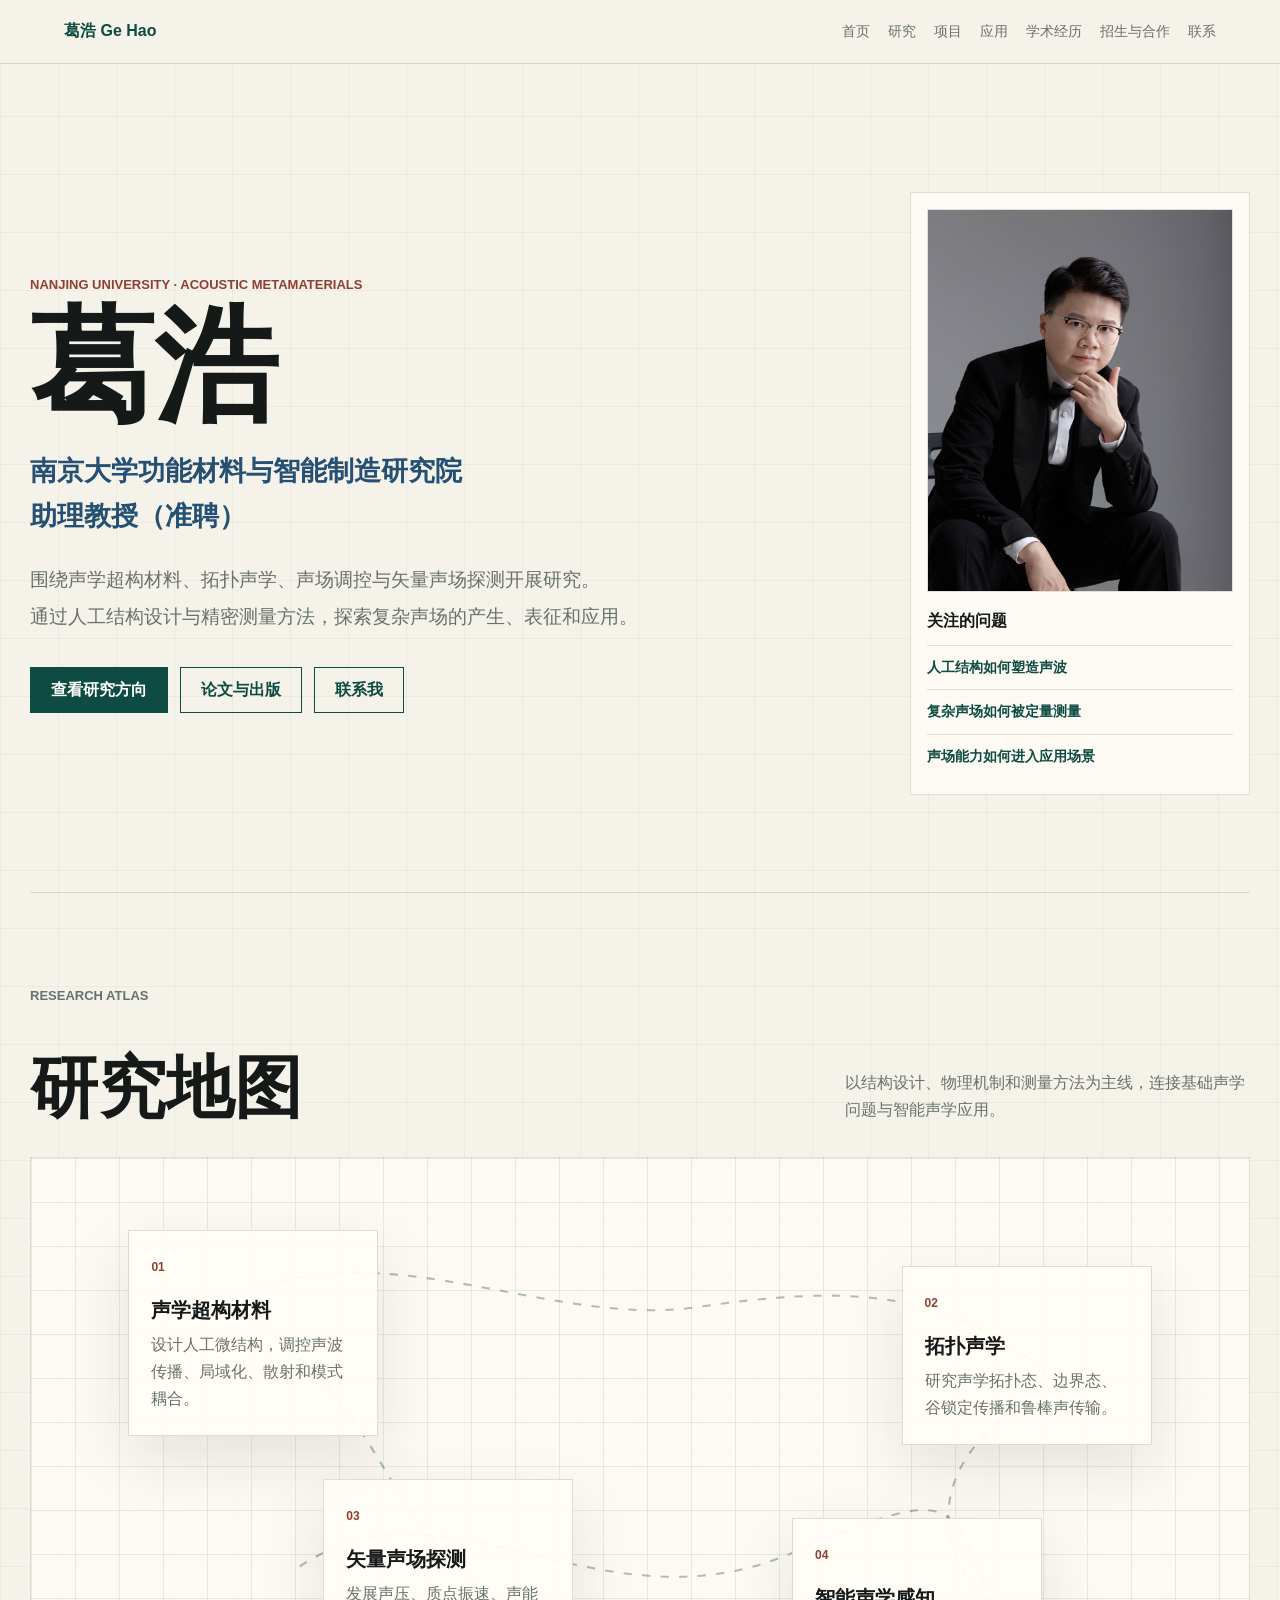
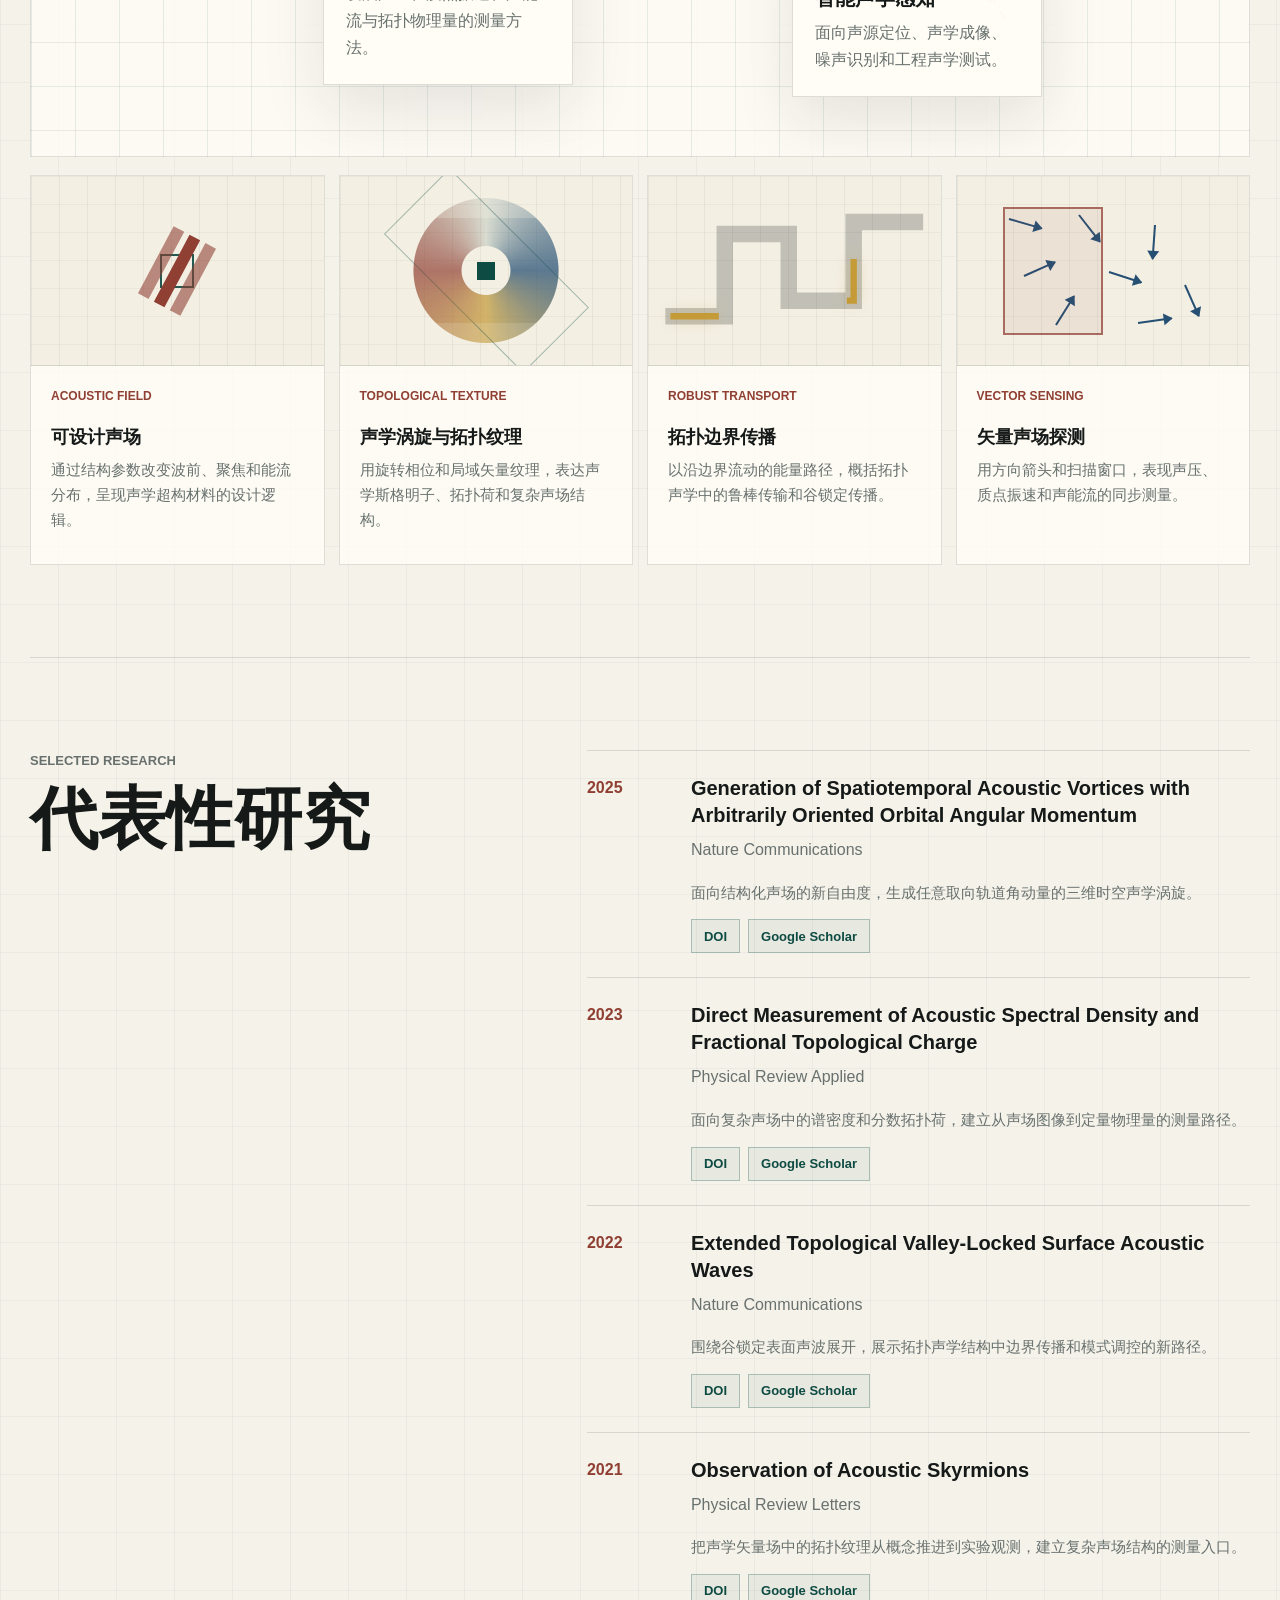
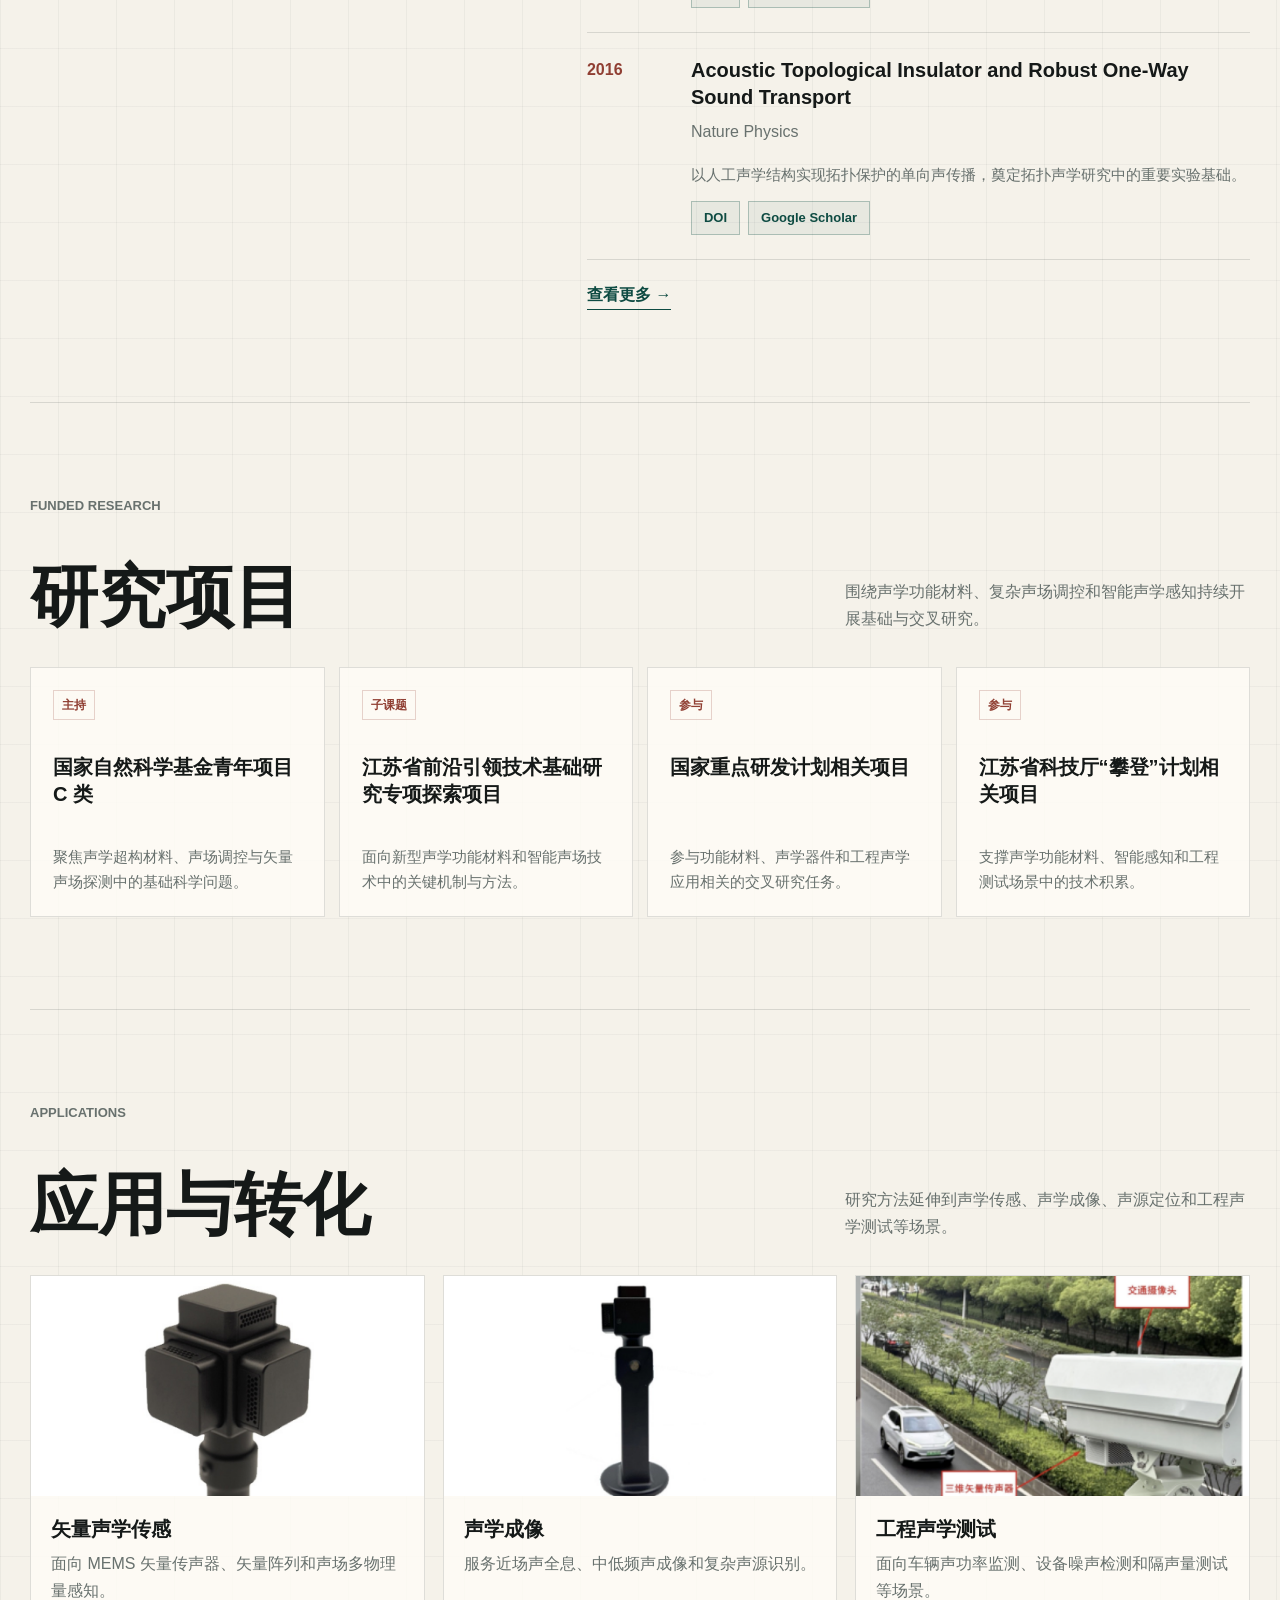
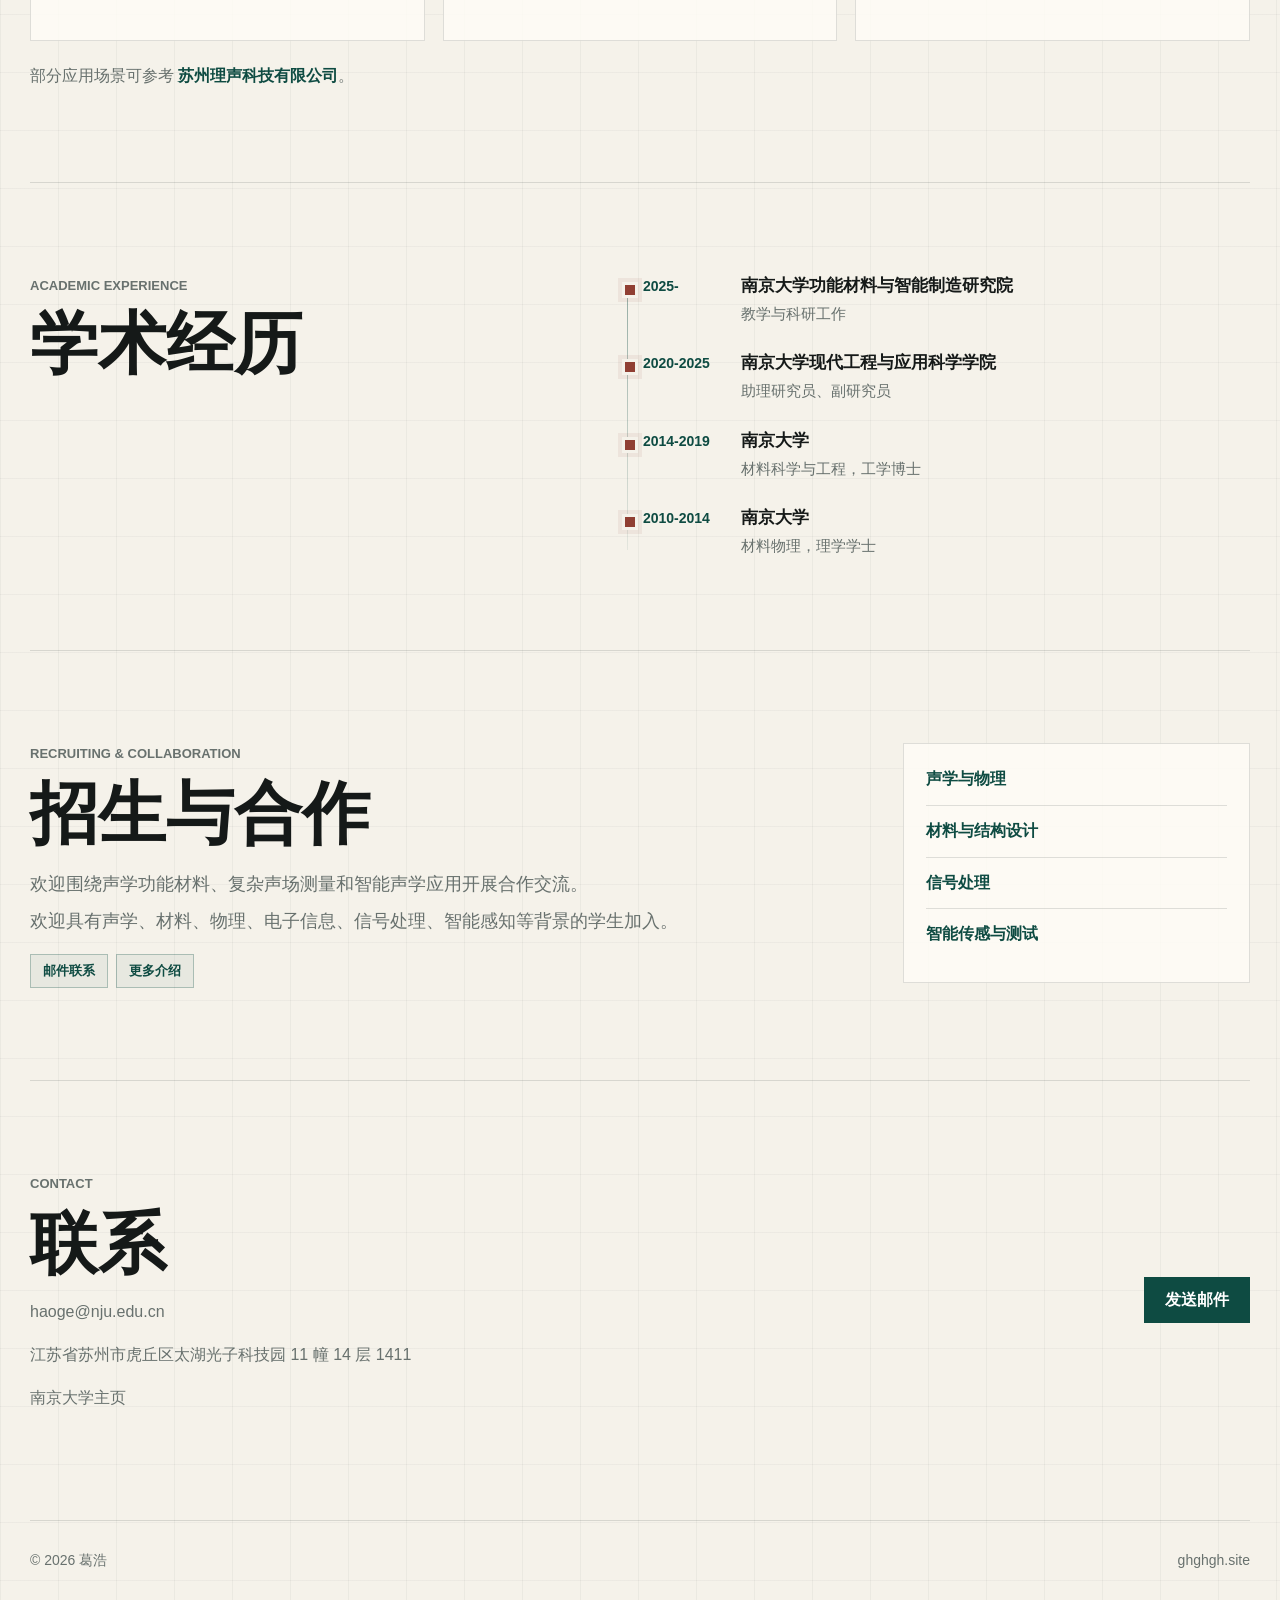
==== commit b2076e4e: "Refine academic site layout" ====
--- a/index.html
+++ b/index.html
@@ -5,14 +5,14 @@
     <meta name="viewport" content="width=device-width, initial-scale=1">
     <title>葛浩 | 南京大学</title>
     <meta name="description" content="葛浩，南京大学功能材料与智能制造研究院助理教授（准聘）。研究声学超构材料、拓扑声学、声场调控与矢量声场探测。">
-    <link rel="stylesheet" href="styles.css?v=20260523">
+    <link rel="stylesheet" href="styles.css?v=20260523-4">
   </head>
   <body>
     <header class="site-header">
       <a class="brand" href="#top">葛浩 Ge Hao</a>
       <nav class="nav" aria-label="主导航">
+        <a href="#top">首页</a>
         <a href="#research">研究</a>
-        <a href="#work">代表性研究</a>
         <a href="#projects">项目</a>
         <a href="#applications">应用</a>
         <a href="#profile">学术经历</a>
@@ -27,9 +27,9 @@
           <p class="eyebrow">Nanjing University · Acoustic Metamaterials</p>
           <h1>葛浩</h1>
           <p class="role">南京大学功能材料与智能制造研究院<br>助理教授（准聘）</p>
-          <p class="lead">
-            围绕声学超构材料、拓扑声学、声场调控与矢量声场探测开展研究。
-            通过人工结构设计与精密测量方法，探索复杂声场的产生、表征和应用。
+          <p class="lead lead-lines">
+            <span>围绕声学超构材料、拓扑声学、声场调控与矢量声场探测开展研究。</span>
+            <span>通过人工结构设计与精密测量方法，探索复杂声场的产生、表征和应用。</span>
           </p>
           <div class="actions">
             <a class="button" href="#research">查看研究方向</a>
@@ -150,7 +150,7 @@
 
       <section id="work" class="section split-section">
         <div class="section-head compact">
-          <p class="eyebrow">Selected Work</p>
+          <p class="eyebrow">Selected Research</p>
           <h2>代表性研究</h2>
         </div>
 
@@ -164,7 +164,6 @@
               <div class="paper-actions">
                 <a href="https://doi.org/10.1038/s41467-025-58154-1" target="_blank" rel="noreferrer">DOI</a>
                 <a href="https://scholar.google.com/scholar?q=Generation+of+Spatiotemporal+Acoustic+Vortices+with+Arbitrarily+Oriented+Orbital+Angular+Momentum" target="_blank" rel="noreferrer">Google Scholar</a>
-                <a href="publications.html#spatiotemporal-vortices">详情</a>
               </div>
             </div>
           </article>
@@ -177,7 +176,6 @@
               <div class="paper-actions">
                 <a href="https://doi.org/10.1103/PhysRevApplied.19.034073" target="_blank" rel="noreferrer">DOI</a>
                 <a href="https://scholar.google.com/scholar?q=Direct+Measurement+of+Acoustic+Spectral+Density+and+Fractional+Topological+Charge" target="_blank" rel="noreferrer">Google Scholar</a>
-                <a href="publications.html#spectral-density">详情</a>
               </div>
             </div>
           </article>
@@ -190,7 +188,6 @@
               <div class="paper-actions">
                 <a href="https://doi.org/10.1038/s41467-022-29019-8" target="_blank" rel="noreferrer">DOI</a>
                 <a href="https://scholar.google.com/scholar?q=Extended+Topological+Valley-Locked+Surface+Acoustic+Waves" target="_blank" rel="noreferrer">Google Scholar</a>
-                <a href="publications.html#valley-locked">详情</a>
               </div>
             </div>
           </article>
@@ -203,7 +200,6 @@
               <div class="paper-actions">
                 <a href="https://doi.org/10.1103/PhysRevLett.127.144502" target="_blank" rel="noreferrer">DOI</a>
                 <a href="https://scholar.google.com/scholar?q=Observation+of+Acoustic+Skyrmions" target="_blank" rel="noreferrer">Google Scholar</a>
-                <a href="publications.html#skyrmions">详情</a>
               </div>
             </div>
           </article>
@@ -216,7 +212,6 @@
               <div class="paper-actions">
                 <a href="https://doi.org/10.1038/nphys3867" target="_blank" rel="noreferrer">DOI</a>
                 <a href="https://scholar.google.com/scholar?q=Acoustic+Topological+Insulator+and+Robust+One-Way+Sound+Transport" target="_blank" rel="noreferrer">Google Scholar</a>
-                <a href="publications.html#topological-insulator">详情</a>
               </div>
             </div>
           </article>
@@ -294,7 +289,7 @@
 
       <section id="profile" class="section experience-section">
         <div class="section-head compact">
-          <p class="eyebrow">Academic Path</p>
+          <p class="eyebrow">Academic Experience</p>
           <h2>学术经历</h2>
         </div>
         <div class="timeline" aria-label="学术经历时间轴">
@@ -333,9 +328,9 @@
         <div>
           <p class="eyebrow">Recruiting &amp; Collaboration</p>
           <h2>招生与合作</h2>
-          <p>
-            欢迎具有声学、材料、物理、电子信息、信号处理、智能感知等背景的学生加入。
-            也欢迎围绕声学功能材料、复杂声场测量和智能声学应用开展合作交流。
+          <p class="text-lines">
+            <span>欢迎围绕声学功能材料、复杂声场测量和智能声学应用开展合作交流。</span>
+            <span>欢迎具有声学、材料、物理、电子信息、信号处理、智能感知等背景的学生加入。</span>
           </p>
           <div class="paper-actions">
             <a href="mailto:haoge@nju.edu.cn">邮件联系</a>
--- a/styles.css
+++ b/styles.css
@@ -147,6 +147,16 @@
   font-size: 19px;
 }
 
+.lead-lines span,
+.text-lines span {
+  display: block;
+}
+
+.lead-lines span + span,
+.text-lines span + span {
+  margin-top: 6px;
+}
+
 .actions {
   display: flex;
   flex-wrap: wrap;
@@ -234,6 +244,10 @@
 
 .section-head.compact {
   display: block;
+}
+
+.section-head.compact .eyebrow {
+  margin-bottom: 12px;
 }
 
 .section-head.compact p:last-child {
@@ -478,7 +492,7 @@
 
 .experience-section {
   display: grid;
-  grid-template-columns: minmax(240px, 0.32fr) minmax(0, 0.68fr);
+  grid-template-columns: minmax(260px, 0.42fr) minmax(0, 0.58fr);
   gap: clamp(30px, 6vw, 80px);
   align-items: start;
 }
@@ -491,36 +505,43 @@
   position: relative;
   display: grid;
   gap: 0;
-  padding-left: 20px;
+  max-width: 640px;
+  margin-left: clamp(18px, 3vw, 38px);
+  padding-left: 18px;
 }
 
 .timeline::before {
   content: "";
   position: absolute;
-  left: 4px;
+  left: 2px;
   top: 8px;
   bottom: 8px;
   width: 1px;
-  background: var(--line);
+  background: linear-gradient(rgba(14, 75, 66, 0.42), rgba(14, 75, 66, 0.08));
 }
 
 .timeline article {
   position: relative;
   display: grid;
-  grid-template-columns: 104px minmax(0, 1fr);
-  gap: 18px;
-  padding: 0 0 24px;
+  grid-template-columns: 82px minmax(0, 1fr);
+  gap: 16px;
+  padding: 0 0 26px;
 }
 
 .timeline article::before {
   content: "";
   position: absolute;
-  left: -20px;
+  left: -21px;
   top: 7px;
-  width: 9px;
-  height: 9px;
+  width: 10px;
+  height: 10px;
   background: var(--red);
   border: 3px solid var(--bg);
+  box-shadow: 0 0 0 4px rgba(144, 63, 51, 0.08);
+}
+
+.timeline article:last-child {
+  padding-bottom: 0;
 }
 
 .timeline time {
@@ -681,7 +702,7 @@
   gap: clamp(28px, 5vw, 72px);
 }
 
-.students-section p {
+.students-section p:not(.eyebrow) {
   max-width: 760px;
   font-size: 18px;
 }
@@ -728,40 +749,32 @@
 }
 
 .page-hero {
-  min-height: 520px;
-  display: grid;
-  grid-template-columns: minmax(0, 0.68fr) minmax(260px, 0.32fr);
-  gap: clamp(30px, 6vw, 80px);
-  align-items: end;
-  padding: clamp(64px, 10vw, 126px) 0 clamp(44px, 7vw, 80px);
+  padding: clamp(38px, 5vw, 62px) 0 clamp(12px, 2vw, 20px);
+}
+
+.page-hero > div {
+  display: flex;
+  flex-wrap: wrap;
+  align-items: flex-end;
+  gap: 0 24px;
+}
+
+.page-hero .eyebrow {
+  width: 100%;
 }
 
 .page-hero h1 {
-  font-size: clamp(52px, 8vw, 108px);
-}
-
-.publication-summary {
-  border: 1px solid var(--line);
-  background: rgba(255, 253, 247, 0.82);
-  padding: 24px;
-}
-
-.publication-summary span {
-  display: block;
-  color: var(--green);
-  font-family: Georgia, "Times New Roman", serif;
-  font-size: 46px;
-  line-height: 1;
-}
-
-.publication-summary p {
-  margin: 8px 0 22px;
-  color: var(--muted);
-}
-
-.publication-summary a {
+  margin-bottom: 0;
+  font-size: clamp(36px, 4.4vw, 56px);
+  line-height: 1.06;
+}
+
+.scholar-link {
   display: inline-flex;
-  color: var(--green);
+  width: max-content;
+  margin-bottom: 8px;
+  color: var(--green);
+  font-size: 14px;
   font-weight: 900;
   border-bottom: 1px solid currentColor;
 }
@@ -771,12 +784,13 @@
   grid-template-columns: minmax(220px, 0.34fr) minmax(0, 0.66fr);
   gap: clamp(24px, 5vw, 72px);
   align-items: end;
-  padding-bottom: clamp(30px, 4vw, 48px);
+  padding-top: clamp(16px, 2.4vw, 24px);
+  padding-bottom: clamp(22px, 3vw, 32px);
 }
 
 .publication-tools h2 {
   margin-bottom: 0;
-  font-size: clamp(30px, 4vw, 48px);
+  font-size: clamp(24px, 3vw, 32px);
 }
 
 .filter-row,
@@ -817,7 +831,7 @@
 }
 
 .publication-section {
-  padding-top: clamp(30px, 4vw, 50px);
+  padding-top: clamp(18px, 3vw, 30px);
 }
 
 .publication-section .section-head {
@@ -984,6 +998,11 @@
     display: grid;
     align-items: start;
   }
+
+  .timeline {
+    max-width: none;
+    margin-left: 0;
+  }
 }
 
 @media (max-width: 560px) {
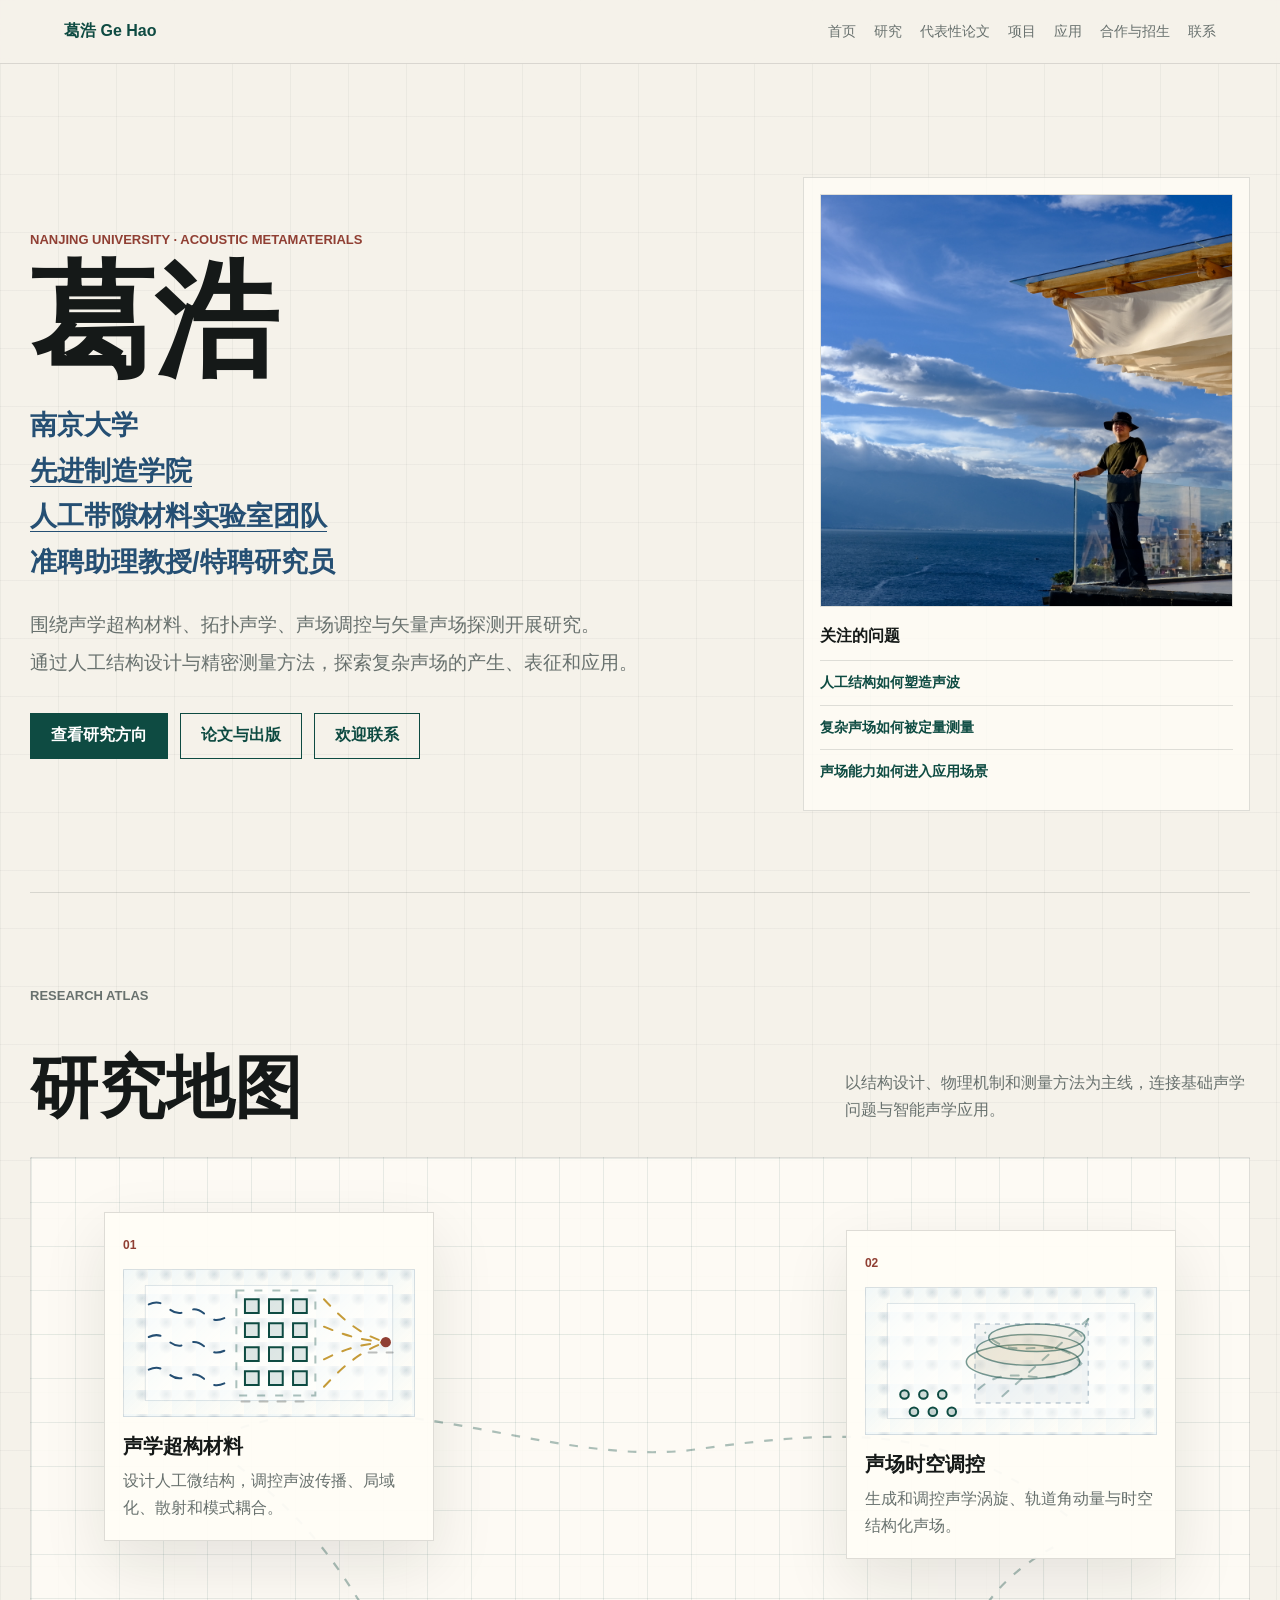
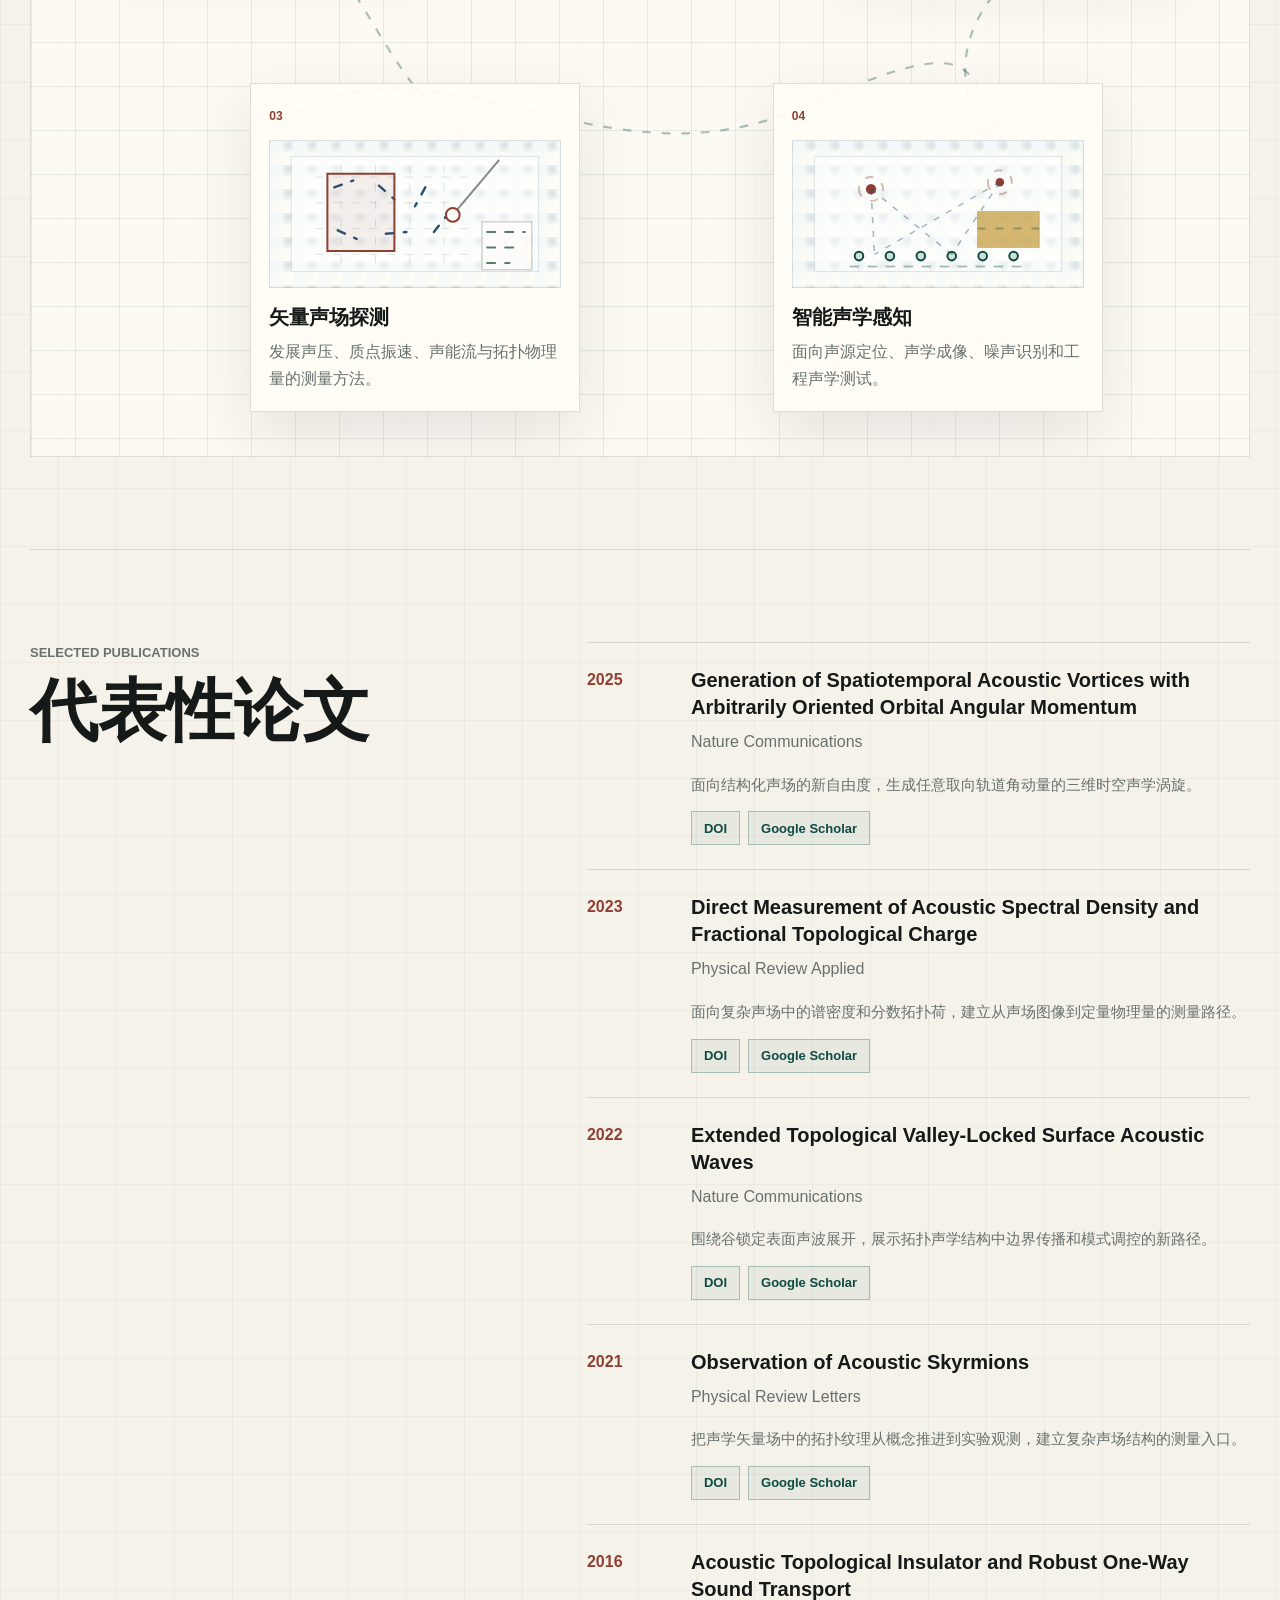
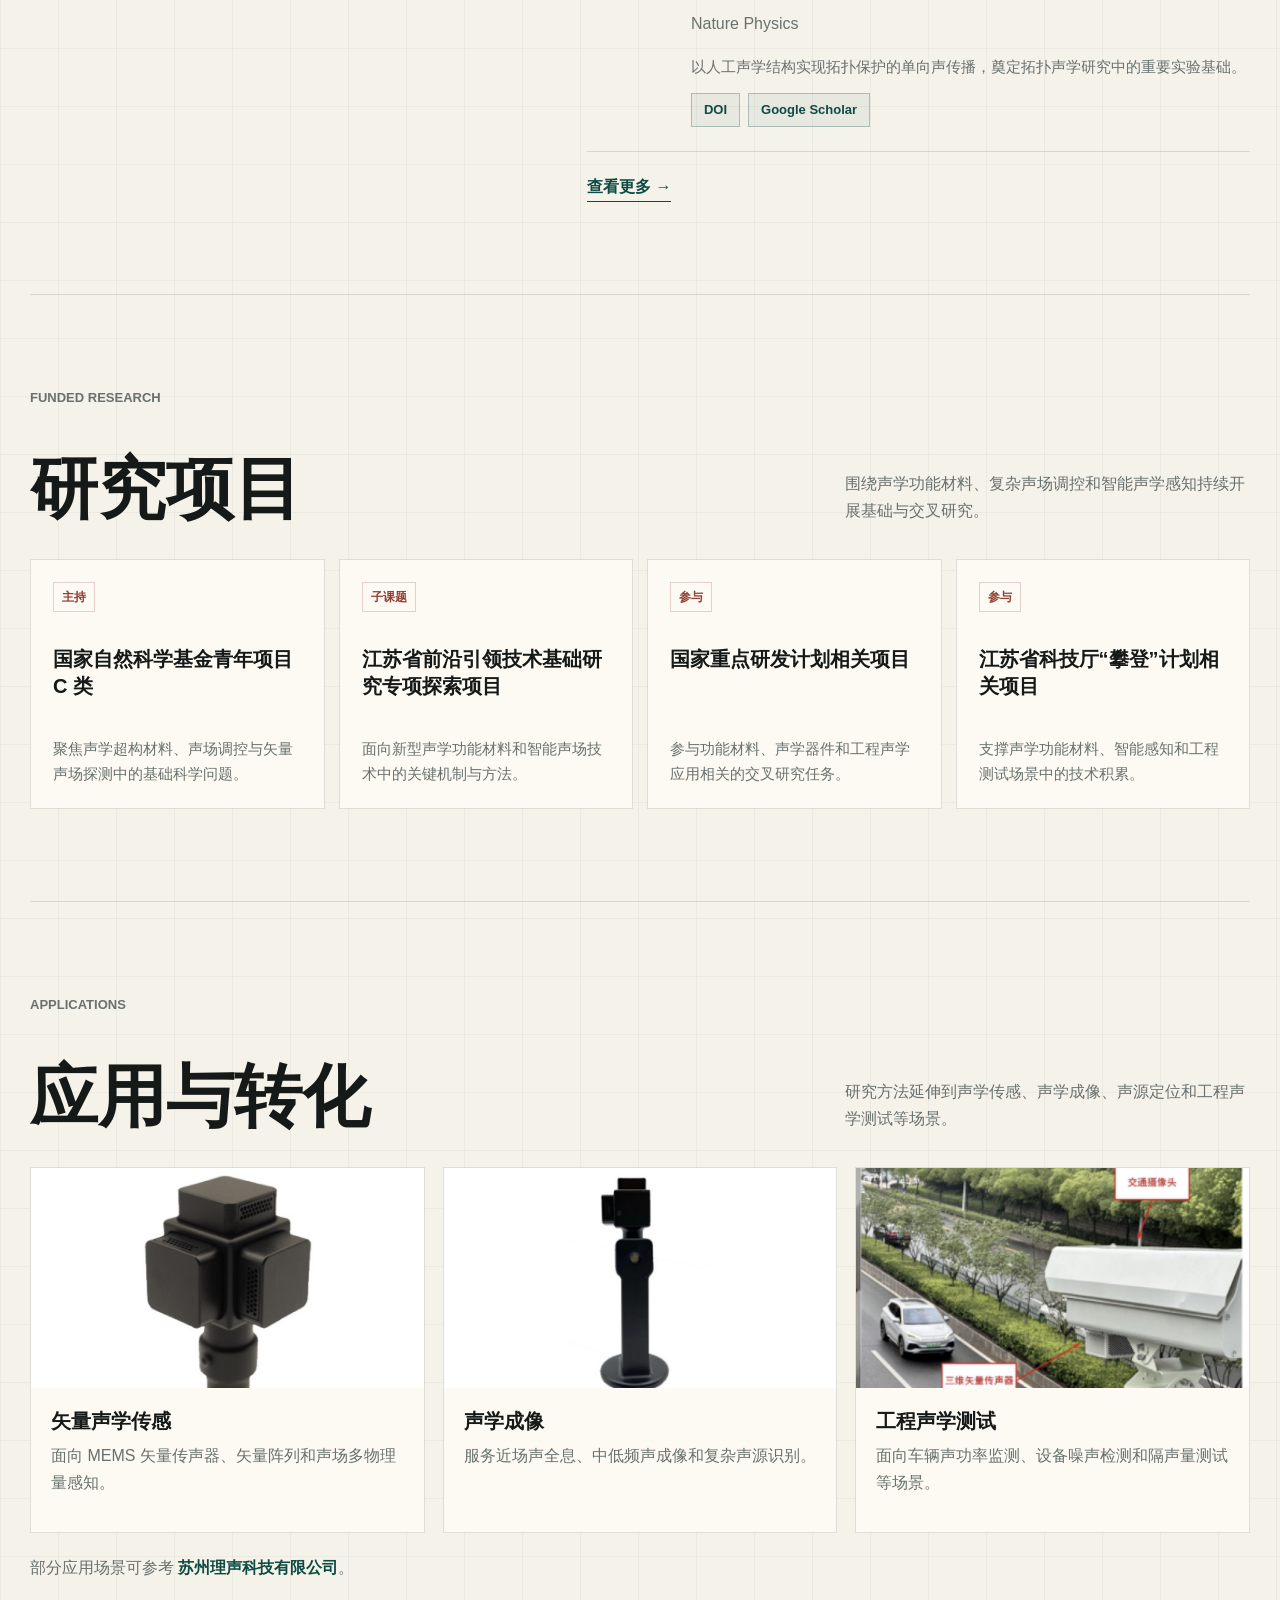
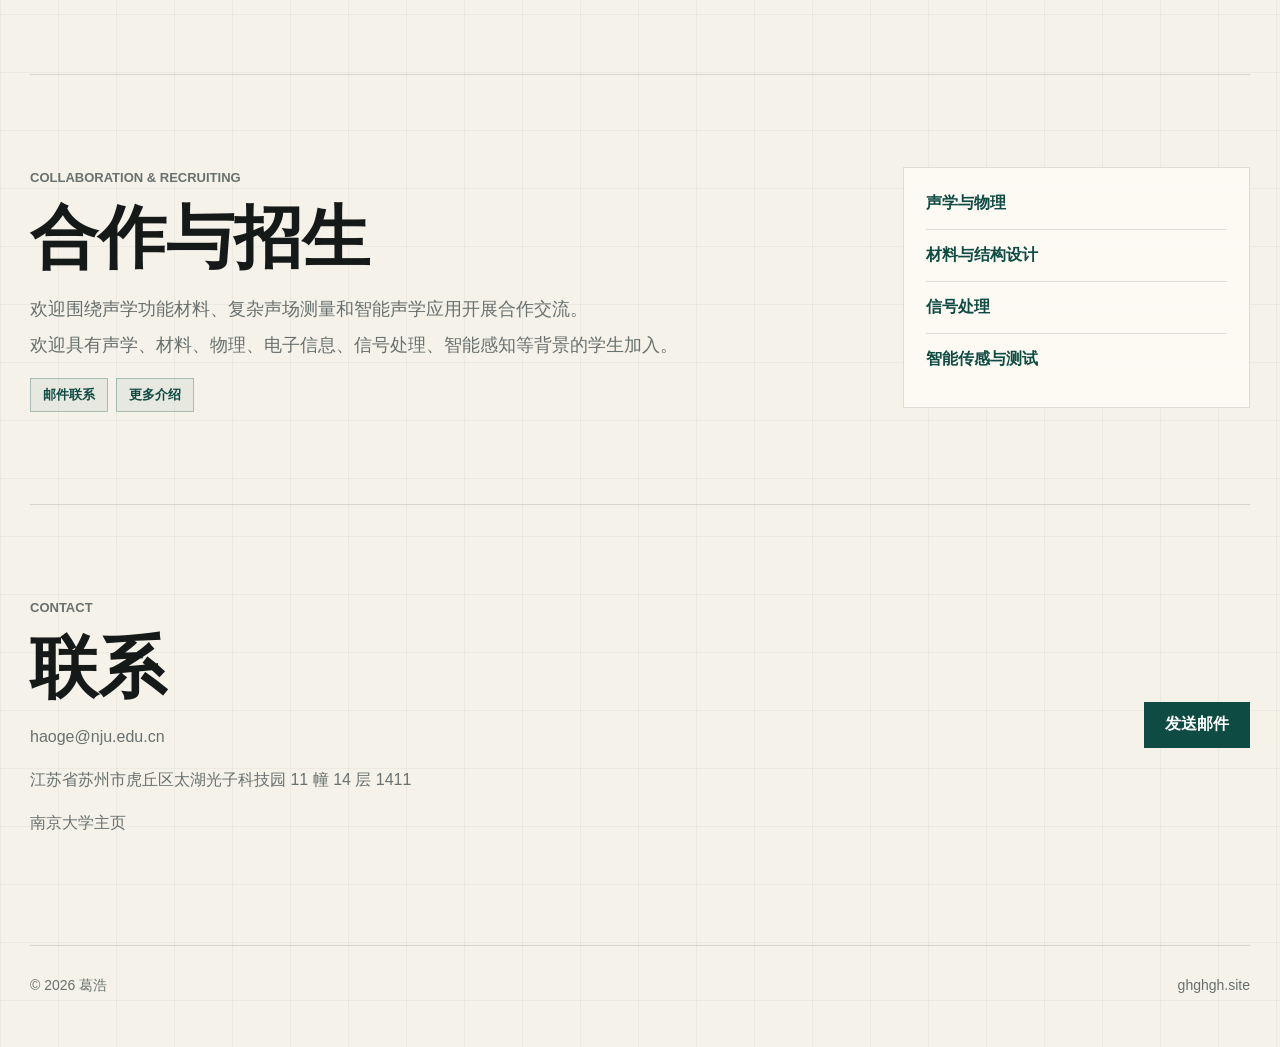
==== commit 407c1684: "Update homepage identity and research visuals" ====
--- a/index.html
+++ b/index.html
@@ -4,8 +4,8 @@
     <meta charset="utf-8">
     <meta name="viewport" content="width=device-width, initial-scale=1">
     <title>葛浩 | 南京大学</title>
-    <meta name="description" content="葛浩，南京大学功能材料与智能制造研究院助理教授（准聘）。研究声学超构材料、拓扑声学、声场调控与矢量声场探测。">
-    <link rel="stylesheet" href="styles.css?v=20260523-4">
+    <meta name="description" content="葛浩，南京大学先进制造学院准聘助理教授/特聘研究员。研究声学超构材料、拓扑声学、声场调控与矢量声场探测。">
+    <link rel="stylesheet" href="styles.css?v=20260524-1">
   </head>
   <body>
     <header class="site-header">
@@ -13,10 +13,10 @@
       <nav class="nav" aria-label="主导航">
         <a href="#top">首页</a>
         <a href="#research">研究</a>
+        <a href="#work">代表性论文</a>
         <a href="#projects">项目</a>
         <a href="#applications">应用</a>
-        <a href="#profile">学术经历</a>
-        <a href="#students">招生与合作</a>
+        <a href="#students">合作与招生</a>
         <a href="#contact">联系</a>
       </nav>
     </header>
@@ -26,7 +26,12 @@
         <div class="hero-copy">
           <p class="eyebrow">Nanjing University · Acoustic Metamaterials</p>
           <h1>葛浩</h1>
-          <p class="role">南京大学功能材料与智能制造研究院<br>助理教授（准聘）</p>
+          <p class="role">
+            南京大学<br>
+            <a href="https://msie.nju.edu.cn/" target="_blank" rel="noreferrer">先进制造学院</a><br>
+            <a href="https://lbgm.nju.edu.cn/" target="_blank" rel="noreferrer">人工带隙材料实验室团队</a><br>
+            准聘助理教授/特聘研究员
+          </p>
           <p class="lead lead-lines">
             <span>围绕声学超构材料、拓扑声学、声场调控与矢量声场探测开展研究。</span>
             <span>通过人工结构设计与精密测量方法，探索复杂声场的产生、表征和应用。</span>
@@ -34,12 +39,12 @@
           <div class="actions">
             <a class="button" href="#research">查看研究方向</a>
             <a class="button secondary" href="publications.html">论文与出版</a>
-            <a class="button secondary" href="#contact">联系我</a>
+            <a class="button secondary" href="#contact">欢迎联系</a>
           </div>
         </div>
 
         <aside class="portrait-card" aria-label="个人照片与研究关键词">
-          <img src="assets/portrait.jpg" alt="葛浩肖像">
+          <img src="assets/hero-portrait.jpg" alt="葛浩肖像">
           <div class="keyword-panel">
             <strong>关注的问题</strong>
             <span>人工结构如何塑造声波</span>
@@ -65,93 +70,146 @@
           </svg>
 
           <article class="map-node node-a">
-            <span>01</span>
+            <span class="map-index">01</span>
+            <div class="map-visual research-figure metamaterial-figure" aria-hidden="true">
+              <svg viewBox="0 0 320 170">
+                <rect class="figure-panel" x="16" y="18" width="288" height="134" />
+                <g class="incoming-wave">
+                  <path d="M20 40 C 42 30, 42 58, 64 48 S 86 66, 108 56" />
+                  <path d="M20 78 C 42 68, 42 96, 64 86 S 86 104, 108 94" />
+                  <path d="M20 116 C 42 106, 42 134, 64 124 S 86 142, 108 132" />
+                </g>
+                <path class="sample-frame" d="M122 24 H214 V146 H122 Z" />
+                <g class="unit-cells">
+                  <rect x="132" y="34" width="16" height="16" />
+                  <rect x="160" y="34" width="16" height="16" />
+                  <rect x="188" y="34" width="16" height="16" />
+                  <rect x="132" y="62" width="16" height="16" />
+                  <rect x="160" y="62" width="16" height="16" />
+                  <rect x="188" y="62" width="16" height="16" />
+                  <rect x="132" y="90" width="16" height="16" />
+                  <rect x="160" y="90" width="16" height="16" />
+                  <rect x="188" y="90" width="16" height="16" />
+                  <rect x="132" y="118" width="16" height="16" />
+                  <rect x="160" y="118" width="16" height="16" />
+                  <rect x="188" y="118" width="16" height="16" />
+                </g>
+                <g class="focused-wave">
+                  <path d="M224 34 C 248 60, 268 76, 296 84" />
+                  <path d="M224 66 C 248 76, 268 82, 296 84" />
+                  <path d="M224 104 C 248 92, 268 86, 296 84" />
+                  <path d="M224 136 C 248 110, 268 94, 296 84" />
+                  <circle cx="296" cy="84" r="6" />
+                </g>
+                <g class="figure-labels">
+                  <path d="M128 153 H208" />
+                  <path d="M276 96 H304" />
+                </g>
+              </svg>
+            </div>
             <h3>声学超构材料</h3>
             <p>设计人工微结构，调控声波传播、局域化、散射和模式耦合。</p>
           </article>
           <article class="map-node node-b">
-            <span>02</span>
-            <h3>拓扑声学</h3>
-            <p>研究声学拓扑态、边界态、谷锁定传播和鲁棒声传输。</p>
+            <span class="map-index">02</span>
+            <div class="map-visual research-figure vortex-figure" aria-hidden="true">
+              <svg viewBox="0 0 320 170">
+                <rect class="figure-panel" x="16" y="18" width="288" height="134" />
+                <g class="speaker-array">
+                  <circle cx="36" cy="124" r="5" />
+                  <circle cx="58" cy="124" r="5" />
+                  <circle cx="80" cy="124" r="5" />
+                  <circle cx="47" cy="144" r="5" />
+                  <circle cx="69" cy="144" r="5" />
+                  <circle cx="91" cy="144" r="5" />
+                </g>
+                <g class="time-slices">
+                  <ellipse cx="174" cy="86" rx="66" ry="20" />
+                  <ellipse cx="182" cy="72" rx="62" ry="18" />
+                  <ellipse cx="190" cy="58" rx="56" ry="16" />
+                </g>
+                <path class="helix-line" d="M122 118 C 162 80, 202 126, 242 88 C 208 48, 164 92, 130 52" />
+                <path class="oam-axis" d="M150 126 L250 36" />
+                <path class="oam-head" d="M250 36 l-8 20 l-12 -12" />
+                <rect class="scan-plane" x="118" y="42" width="132" height="92" />
+              </svg>
+            </div>
+            <h3>声场时空调控</h3>
+            <p>生成和调控声学涡旋、轨道角动量与时空结构化声场。</p>
           </article>
           <article class="map-node node-c">
-            <span>03</span>
+            <span class="map-index">03</span>
+            <div class="map-visual research-figure vector-field-figure" aria-hidden="true">
+              <svg viewBox="0 0 320 170">
+                <rect class="figure-panel" x="16" y="18" width="288" height="134" />
+                <g class="field-grid">
+                  <path d="M44 42 H232 M44 72 H232 M44 102 H232 M44 132 H232" />
+                  <path d="M74 28 V146 M114 28 V146 M154 28 V146 M194 28 V146" />
+                </g>
+                <g class="vector-arrows">
+                  <path d="M66 54 l22 -8" />
+                  <path d="M118 52 l18 16" />
+                  <path d="M172 54 l-12 22" />
+                  <path d="M70 104 l22 10" />
+                  <path d="M126 108 l24 -2" />
+                  <path d="M182 106 l14 -18" />
+                </g>
+                <rect class="scan-window-shape" x="58" y="38" width="78" height="90" />
+                <g class="probe">
+                  <line x1="258" y1="22" x2="204" y2="86" />
+                  <circle cx="204" cy="86" r="8" />
+                </g>
+                <rect class="instrument" x="238" y="94" width="58" height="56" />
+                <g class="readout">
+                  <path d="M244 106 h44" />
+                  <path d="M244 124 h34" />
+                  <path d="M244 142 h26" />
+                </g>
+              </svg>
+            </div>
             <h3>矢量声场探测</h3>
             <p>发展声压、质点振速、声能流与拓扑物理量的测量方法。</p>
           </article>
           <article class="map-node node-d">
-            <span>04</span>
+            <span class="map-index">04</span>
+            <div class="map-visual research-figure sensing-figure" aria-hidden="true">
+              <svg viewBox="0 0 320 170">
+                <rect class="figure-panel" x="16" y="18" width="288" height="134" />
+                <g class="sound-sources">
+                  <circle cx="82" cy="56" r="6" />
+                  <circle cx="232" cy="48" r="5" />
+                  <path d="M68 56 a14 14 0 1 0 28 0 a14 14 0 1 0 -28 0" />
+                  <path d="M218 48 a14 14 0 1 0 28 0 a14 14 0 1 0 -28 0" />
+                </g>
+                <g class="localization-rays">
+                  <path d="M82 56 L86 132" />
+                  <path d="M232 48 L176 132" />
+                  <path d="M82 56 L176 132" />
+                  <path d="M232 48 L86 132" />
+                </g>
+                <g class="sensor-array">
+                  <circle cx="68" cy="134" r="5" />
+                  <circle cx="104" cy="134" r="5" />
+                  <circle cx="140" cy="134" r="5" />
+                  <circle cx="176" cy="134" r="5" />
+                  <circle cx="212" cy="134" r="5" />
+                  <circle cx="248" cy="134" r="5" />
+                </g>
+                <path class="array-baseline" d="M58 146 H258" />
+                <rect class="heatmap" x="206" y="82" width="72" height="42" />
+                <path class="scan-line" d="M206 102 H278" />
+              </svg>
+            </div>
             <h3>智能声学感知</h3>
             <p>面向声源定位、声学成像、噪声识别和工程声学测试。</p>
           </article>
         </div>
-
-        <div class="motion-lab" aria-label="声学研究动态示意">
-          <article class="motion-card wave-card">
-            <div class="motion-stage wave-stage" aria-hidden="true">
-              <span></span>
-              <span></span>
-              <span></span>
-              <i></i>
-            </div>
-            <div>
-              <span class="motion-label">Acoustic field</span>
-              <h3>可设计声场</h3>
-              <p>通过结构参数改变波前、聚焦和能流分布，呈现声学超构材料的设计逻辑。</p>
-            </div>
-          </article>
-
-          <article class="motion-card vortex-card">
-            <div class="motion-stage vortex-stage" aria-hidden="true">
-              <span></span>
-              <i></i>
-            </div>
-            <div>
-              <span class="motion-label">Topological texture</span>
-              <h3>声学涡旋与拓扑纹理</h3>
-              <p>用旋转相位和局域矢量纹理，表达声学斯格明子、拓扑荷和复杂声场结构。</p>
-            </div>
-          </article>
-
-          <article class="motion-card edge-card">
-            <div class="motion-stage edge-stage" aria-hidden="true">
-              <svg viewBox="0 0 320 190">
-                <path class="edge-track" d="M28 145 L84 145 L84 55 L154 55 L154 128 L225 128 L225 42 L292 42" />
-                <path class="edge-flow" d="M28 145 L84 145 L84 55 L154 55 L154 128 L225 128 L225 42 L292 42" />
-              </svg>
-            </div>
-            <div>
-              <span class="motion-label">Robust transport</span>
-              <h3>拓扑边界传播</h3>
-              <p>以沿边界流动的能量路径，概括拓扑声学中的鲁棒传输和谷锁定传播。</p>
-            </div>
-          </article>
-
-          <article class="motion-card vector-card">
-            <div class="motion-stage vector-stage" aria-hidden="true">
-              <span style="--x:18%; --y:22%; --r:16deg;"></span>
-              <span style="--x:42%; --y:20%; --r:52deg;"></span>
-              <span style="--x:68%; --y:25%; --r:94deg;"></span>
-              <span style="--x:23%; --y:52%; --r:-24deg;"></span>
-              <span style="--x:52%; --y:50%; --r:18deg;"></span>
-              <span style="--x:78%; --y:57%; --r:66deg;"></span>
-              <span style="--x:34%; --y:78%; --r:-58deg;"></span>
-              <span style="--x:62%; --y:77%; --r:-8deg;"></span>
-              <i></i>
-            </div>
-            <div>
-              <span class="motion-label">Vector sensing</span>
-              <h3>矢量声场探测</h3>
-              <p>用方向箭头和扫描窗口，表现声压、质点振速和声能流的同步测量。</p>
-            </div>
-          </article>
-        </div>
       </section>
 
       <section id="work" class="section split-section">
         <div class="section-head compact">
-          <p class="eyebrow">Selected Research</p>
-          <h2>代表性研究</h2>
+          <p class="eyebrow">Selected Publications</p>
+          <h2>代表性论文</h2>
         </div>
 
         <div class="paper-list">
@@ -287,47 +345,10 @@
         </p>
       </section>
 
-      <section id="profile" class="section experience-section">
-        <div class="section-head compact">
-          <p class="eyebrow">Academic Experience</p>
-          <h2>学术经历</h2>
-        </div>
-        <div class="timeline" aria-label="学术经历时间轴">
-          <article>
-            <time>2025-</time>
-            <div>
-              <h3><a href="https://msie.nju.edu.cn//szdw/qb/20250611/i322575.html" target="_blank" rel="noreferrer">南京大学功能材料与智能制造研究院</a></h3>
-              <p>教学与科研工作</p>
-            </div>
-          </article>
-          <article>
-            <time>2020-2025</time>
-            <div>
-              <h3><a href="https://eng.nju.edu.cn/" target="_blank" rel="noreferrer">南京大学现代工程与应用科学学院</a></h3>
-              <p>助理研究员、副研究员</p>
-            </div>
-          </article>
-          <article>
-            <time>2014-2019</time>
-            <div>
-              <h3>南京大学</h3>
-              <p>材料科学与工程，工学博士</p>
-            </div>
-          </article>
-          <article>
-            <time>2010-2014</time>
-            <div>
-              <h3>南京大学</h3>
-              <p>材料物理，理学学士</p>
-            </div>
-          </article>
-        </div>
-      </section>
-
       <section id="students" class="section students-section">
         <div>
-          <p class="eyebrow">Recruiting &amp; Collaboration</p>
-          <h2>招生与合作</h2>
+          <p class="eyebrow">Collaboration &amp; Recruiting</p>
+          <h2>合作与招生</h2>
           <p class="text-lines">
             <span>欢迎围绕声学功能材料、复杂声场测量和智能声学应用开展合作交流。</span>
             <span>欢迎具有声学、材料、物理、电子信息、信号处理、智能感知等背景的学生加入。</span>
--- a/styles.css
+++ b/styles.css
@@ -75,8 +75,8 @@
 .hero {
   min-height: calc(100vh - 72px);
   display: grid;
-  grid-template-columns: minmax(0, 1fr) minmax(260px, 340px);
-  gap: clamp(32px, 6vw, 84px);
+  grid-template-columns: minmax(0, 0.92fr) minmax(360px, 0.58fr);
+  gap: clamp(34px, 5vw, 70px);
   align-items: center;
   padding: clamp(54px, 9vw, 104px) 0 clamp(38px, 7vw, 72px);
 }
@@ -128,6 +128,11 @@
   color: var(--blue);
   font-size: clamp(19px, 2.2vw, 27px);
   font-weight: 800;
+}
+
+.role a {
+  color: inherit;
+  border-bottom: 1px solid currentColor;
 }
 
 .lead,
@@ -183,6 +188,8 @@
 
 .portrait-card {
   align-self: center;
+  width: min(100%, 500px);
+  justify-self: end;
   border: 1px solid var(--line);
   background: rgba(255, 253, 247, 0.78);
   padding: 16px;
@@ -191,9 +198,9 @@
 .portrait-card img {
   display: block;
   width: 100%;
-  aspect-ratio: 4 / 5;
+  aspect-ratio: 1 / 1;
   object-fit: cover;
-  object-position: center top;
+  object-position: 68% 58%;
   border: 1px solid rgba(21, 25, 24, 0.12);
 }
 
@@ -256,7 +263,7 @@
 
 .research-map {
   position: relative;
-  min-height: 600px;
+  min-height: 900px;
   border: 1px solid var(--line);
   background:
     linear-gradient(90deg, rgba(14, 75, 66, 0.09) 1px, transparent 1px),
@@ -283,8 +290,8 @@
 
 .map-node {
   position: absolute;
-  width: 250px;
-  padding: 22px;
+  width: min(330px, 34%);
+  padding: 18px;
   border: 1px solid rgba(21, 25, 24, 0.14);
   background: rgba(255, 253, 247, 0.94);
   box-shadow: 0 24px 60px rgba(21, 25, 24, 0.1);
@@ -296,172 +303,383 @@
   box-shadow: 0 32px 76px rgba(21, 25, 24, 0.15);
 }
 
-.map-node span {
+.map-index {
   display: inline-flex;
-  margin-bottom: 20px;
+  margin-bottom: 14px;
   color: var(--red);
   font-size: 12px;
   font-weight: 900;
 }
 
+.map-node h3 {
+  margin-top: 16px;
+}
+
 .map-node p {
   margin-bottom: 0;
 }
 
-.node-a { left: 8%; top: 12%; }
-.node-b { right: 8%; top: 18%; }
-.node-c { left: 24%; bottom: 12%; }
-.node-d { right: 17%; bottom: 10%; }
-
-.motion-lab {
-  display: grid;
-  grid-template-columns: repeat(4, minmax(0, 1fr));
-  gap: 14px;
-  margin-top: 18px;
-}
-
-.motion-card {
-  display: grid;
-  grid-template-rows: 190px auto;
-  min-height: 390px;
-  border: 1px solid var(--line);
-  background: rgba(255, 253, 247, 0.84);
+.node-a { left: 6%; top: 6%; }
+.node-b { right: 6%; top: 8%; }
+.node-c { left: 18%; bottom: 5%; }
+.node-d { right: 12%; bottom: 5%; }
+
+.map-visual {
+  position: relative;
+  height: 148px;
   overflow: hidden;
-}
-
-.motion-stage {
-  position: relative;
-  overflow: hidden;
-  border-bottom: 1px solid var(--line);
+  border: 1px solid rgba(37, 79, 115, 0.16);
   background:
-    linear-gradient(90deg, rgba(21, 25, 24, 0.055) 1px, transparent 1px),
-    linear-gradient(rgba(21, 25, 24, 0.045) 1px, transparent 1px),
-    #f3efe3;
-  background-size: 28px 28px;
-}
-
-.motion-card > div:last-child {
-  padding: 20px;
-}
-
-.motion-label {
+    radial-gradient(circle at 76% 18%, rgba(37, 79, 115, 0.16), transparent 28%),
+    linear-gradient(135deg, rgba(240, 247, 248, 0.95), rgba(255, 253, 247, 0.92));
+  background-size: 24px 24px;
+}
+
+.map-visual::before,
+.map-visual::after {
+  content: "";
+  position: absolute;
+  pointer-events: none;
+}
+
+.map-visual b {
+  position: absolute;
   display: block;
-  margin-bottom: 18px;
-  color: var(--red);
-  font-size: 12px;
-  font-weight: 900;
-  text-transform: uppercase;
-}
-
-.motion-card h3 {
-  font-size: 18px;
-}
-
-.motion-card p {
-  margin-bottom: 0;
-  color: var(--muted);
-  font-size: 15px;
-}
-
-.wave-stage span {
-  position: absolute;
-  left: 50%;
-  top: 50%;
-  width: 34px;
-  height: 34px;
-  border: 2px solid rgba(14, 75, 66, 0.54);
-  transform: translate(-50%, -50%);
-  animation: wave-ring 4.8s ease-out infinite;
-}
-
-.wave-stage span:nth-child(2) {
-  animation-delay: 1.2s;
-}
-
-.wave-stage span:nth-child(3) {
-  animation-delay: 2.4s;
-}
-
-.wave-stage i {
-  position: absolute;
-  left: 50%;
-  top: 50%;
-  width: 12px;
-  height: 76px;
-  background: var(--red);
-  transform: translate(-50%, -50%) rotate(28deg);
-  box-shadow:
-    -18px 0 0 rgba(144, 63, 51, 0.58),
-    18px 0 0 rgba(144, 63, 51, 0.58);
-}
-
-.vortex-stage::before,
-.vortex-stage::after {
-  content: "";
-  position: absolute;
-  inset: 18px;
-  background:
-    conic-gradient(from 0deg, rgba(14, 75, 66, 0.08), rgba(37, 79, 115, 0.62), rgba(197, 155, 56, 0.6), rgba(144, 63, 51, 0.58), rgba(14, 75, 66, 0.08));
-  -webkit-mask: radial-gradient(circle, transparent 0 24px, #000 25px 72px, transparent 73px);
-  mask: radial-gradient(circle, transparent 0 24px, #000 25px 72px, transparent 73px);
-  animation: spin-field 8s linear infinite;
-}
-
-.vortex-stage::after {
-  inset: 42px;
-  opacity: 0.48;
-  animation-direction: reverse;
-  animation-duration: 11s;
-}
-
-.vortex-stage span {
-  position: absolute;
-  inset: 48px;
-  border: 1px solid rgba(14, 75, 66, 0.34);
-  transform: rotate(45deg);
-}
-
-.vortex-stage i {
-  position: absolute;
-  left: 50%;
-  top: 50%;
-  width: 18px;
-  height: 18px;
-  background: var(--green);
-  transform: translate(-50%, -50%);
-}
-
-.edge-stage svg {
+}
+
+.research-figure svg {
   position: absolute;
   inset: 0;
   width: 100%;
   height: 100%;
 }
 
-.edge-stage path {
+.figure-panel {
+  fill: rgba(255, 255, 255, 0.42);
+  stroke: rgba(37, 79, 115, 0.14);
+  stroke-width: 1;
+}
+
+.research-figure path,
+.research-figure line,
+.research-figure rect,
+.research-figure circle,
+.research-figure ellipse {
+  vector-effect: non-scaling-stroke;
+}
+
+.research-figure *,
+.research-figure::before,
+.research-figure::after {
+  animation: none !important;
+}
+
+.incoming-wave path,
+.focused-wave path {
   fill: none;
-  stroke-linecap: square;
-  stroke-linejoin: miter;
-}
-
-.edge-track {
-  stroke: rgba(21, 25, 24, 0.22);
-  stroke-width: 18;
-}
-
-.edge-flow {
+  stroke: var(--blue);
+  stroke-width: 2;
+  stroke-linecap: round;
+  stroke-dasharray: 12 12;
+  animation: figure-dash 4.8s linear infinite;
+}
+
+.focused-wave path {
   stroke: var(--gold);
-  stroke-width: 7;
-  stroke-dasharray: 46 310;
-  animation: edge-flow 3.8s linear infinite;
-  filter: drop-shadow(0 0 9px rgba(197, 155, 56, 0.34));
-}
-
-.vector-stage span {
+  stroke-dasharray: 9 11;
+}
+
+.focused-wave circle {
+  fill: var(--red);
+  animation: figure-pulse 2.8s ease-in-out infinite;
+}
+
+.sample-frame {
+  fill: rgba(14, 75, 66, 0.04);
+  stroke: rgba(21, 25, 24, 0.2);
+  stroke-width: 1.5;
+}
+
+.unit-cells rect {
+  fill: rgba(14, 75, 66, 0.12);
+  stroke: var(--green);
+  stroke-width: 2;
+  animation: cell-breathe 3.6s ease-in-out infinite;
+}
+
+.figure-labels path {
+  stroke: rgba(21, 25, 24, 0.28);
+  stroke-width: 2;
+  stroke-linecap: round;
+}
+
+.speaker-array circle,
+.sensor-array circle {
+  fill: rgba(14, 75, 66, 0.18);
+  stroke: var(--green);
+  stroke-width: 2;
+}
+
+.array-baseline {
+  fill: none;
+  stroke: rgba(21, 25, 24, 0.28);
+  stroke-width: 2;
+  stroke-linecap: round;
+}
+
+.scan-plane {
+  fill: rgba(37, 79, 115, 0.05);
+  stroke: rgba(37, 79, 115, 0.28);
+  stroke-width: 1.5;
+  stroke-dasharray: 5 5;
+}
+
+.time-slices ellipse {
+  fill: rgba(197, 155, 56, 0.08);
+  stroke: rgba(14, 75, 66, 0.55);
+  stroke-width: 1.5;
+  animation: slice-drift 4.8s ease-in-out infinite;
+}
+
+.time-slices ellipse:nth-child(2) { animation-delay: 0.35s; }
+.time-slices ellipse:nth-child(3) { animation-delay: 0.7s; }
+
+.helix-line {
+  fill: none;
+  stroke: var(--red);
+  stroke-width: 3;
+  stroke-linecap: round;
+  stroke-dasharray: 16 9;
+  animation: figure-dash 5.6s linear infinite;
+}
+
+.oam-axis,
+.oam-head {
+  fill: none;
+  stroke: rgba(21, 25, 24, 0.52);
+  stroke-width: 2;
+  stroke-linecap: round;
+  stroke-linejoin: round;
+}
+
+.field-grid path {
+  fill: none;
+  stroke: rgba(14, 75, 66, 0.14);
+  stroke-width: 1;
+}
+
+.vector-arrows path {
+  fill: none;
+  stroke: var(--blue);
+  stroke-width: 2.4;
+  stroke-linecap: round;
+  marker-end: none;
+  animation: vector-field-breathe 3.6s ease-in-out infinite;
+}
+
+.scan-window-shape {
+  fill: rgba(144, 63, 51, 0.08);
+  stroke: var(--red);
+  stroke-width: 2;
+  animation: scan-rect 5.2s ease-in-out infinite;
+}
+
+.probe line,
+.probe circle {
+  stroke: rgba(21, 25, 24, 0.5);
+  stroke-width: 2;
+}
+
+.instrument {
+  fill: rgba(255, 253, 247, 0.74);
+  stroke: rgba(21, 25, 24, 0.18);
+  stroke-width: 1.5;
+}
+
+.probe circle {
+  fill: rgba(255, 253, 247, 0.9);
+  stroke: var(--red);
+  animation: figure-pulse 3.2s ease-in-out infinite;
+}
+
+.readout path {
+  fill: none;
+  stroke: var(--green);
+  stroke-width: 2;
+  stroke-linecap: round;
+  opacity: 0.72;
+}
+
+.sound-sources circle {
+  fill: var(--red);
+}
+
+.sound-sources path {
+  fill: none;
+  stroke: rgba(144, 63, 51, 0.35);
+  stroke-width: 2;
+  animation: source-ring 3s ease-out infinite;
+}
+
+.localization-rays path {
+  fill: none;
+  stroke: rgba(37, 79, 115, 0.42);
+  stroke-width: 1.5;
+  stroke-dasharray: 6 8;
+  animation: figure-dash 5s linear infinite;
+}
+
+.heatmap {
+  fill: rgba(197, 155, 56, 0.7);
+  stroke: rgba(21, 25, 24, 0.16);
+  stroke-width: 1;
+  animation: heatmap-breathe 4s ease-in-out infinite;
+}
+
+.scan-line {
+  fill: none;
+  stroke: rgba(255, 253, 247, 0.9);
+  stroke-width: 2;
+  animation: scan-line-sweep 3.4s ease-in-out infinite;
+}
+
+.metamaterial-visual::before {
+  inset: 26px 46px 24px 78px;
+  background:
+    radial-gradient(circle at 11px 11px, var(--green) 0 4px, transparent 5px) 0 0 / 28px 28px,
+    radial-gradient(circle at 11px 11px, transparent 0 9px, rgba(14, 75, 66, 0.25) 10px 11px, transparent 12px) 0 0 / 28px 28px,
+    linear-gradient(90deg, transparent 0 10px, rgba(14, 75, 66, 0.2) 11px 12px, transparent 13px) 0 0 / 28px 28px,
+    linear-gradient(transparent 0 10px, rgba(14, 75, 66, 0.16) 11px 12px, transparent 13px) 0 0 / 28px 28px;
+  opacity: 0.84;
+  transform: skewX(-10deg);
+}
+
+.metamaterial-visual::after {
+  left: -28%;
+  top: 34%;
+  width: 70%;
+  height: 56px;
+  background:
+    repeating-linear-gradient(90deg, transparent 0 14px, rgba(37, 79, 115, 0.68) 15px 17px, transparent 18px 28px);
+  border-radius: 50%;
+  transform: skewX(-18deg);
+  animation: wavefront-sweep 5.2s ease-in-out infinite;
+}
+
+.metamaterial-visual i {
+  position: absolute;
+  top: 36px;
+  width: 2px;
+  height: 78px;
+  background: rgba(144, 63, 51, 0.76);
+  transform: rotate(24deg);
+  animation: resonator-pulse 3.6s ease-in-out infinite;
+}
+
+.metamaterial-visual i:nth-child(1) { left: 43%; animation-delay: 0s; }
+.metamaterial-visual i:nth-child(2) { left: 51%; animation-delay: 0.4s; }
+.metamaterial-visual i:nth-child(3) { left: 59%; animation-delay: 0.8s; }
+
+.metamaterial-visual span {
+  position: absolute;
+  right: 18px;
+  width: 82px;
+  height: 18px;
+  border-top: 2px solid rgba(197, 155, 56, 0.82);
+  border-radius: 50%;
+  animation: focused-arc 3.2s ease-in-out infinite;
+}
+
+.metamaterial-visual span:nth-of-type(1) { top: 48px; animation-delay: 0s; }
+.metamaterial-visual span:nth-of-type(2) { top: 68px; animation-delay: 0.3s; }
+.metamaterial-visual span:nth-of-type(3) { top: 88px; animation-delay: 0.6s; }
+
+.metamaterial-visual b {
+  right: 30px;
+  top: 66px;
+  width: 12px;
+  height: 12px;
+  border-radius: 50%;
+  background: var(--red);
+  box-shadow:
+    0 0 0 9px rgba(144, 63, 51, 0.1),
+    0 0 24px rgba(144, 63, 51, 0.42);
+  animation: focal-lock 3.2s ease-in-out infinite;
+}
+
+.spatiotemporal-visual::before {
+  inset: 14px;
+  background:
+    conic-gradient(from 0deg, rgba(14, 75, 66, 0.06), rgba(37, 79, 115, 0.74), rgba(197, 155, 56, 0.68), rgba(144, 63, 51, 0.66), rgba(14, 75, 66, 0.06));
+  -webkit-mask: radial-gradient(circle, transparent 0 18px, #000 19px 60px, transparent 61px);
+  mask: radial-gradient(circle, transparent 0 18px, #000 19px 60px, transparent 61px);
+  animation: spin-field 8s linear infinite;
+}
+
+.spatiotemporal-visual::after {
+  left: 50%;
+  top: 50%;
+  width: 78%;
+  height: 1px;
+  background: linear-gradient(90deg, transparent, rgba(21, 25, 24, 0.28), transparent);
+  transform: translate(-50%, -50%) rotate(-16deg);
+}
+
+.spatiotemporal-visual span {
+  position: absolute;
+  left: 18%;
+  top: 22%;
+  width: 64%;
+  height: 56%;
+  border: 1px solid rgba(14, 75, 66, 0.42);
+  border-radius: 50%;
+  box-shadow: inset 0 0 18px rgba(197, 155, 56, 0.12);
+  transform: rotateX(66deg) rotateZ(var(--turn, 0deg));
+  animation: time-slice 5.8s ease-in-out infinite;
+}
+
+.spatiotemporal-visual span:nth-child(1) { --turn: -18deg; animation-delay: 0s; }
+.spatiotemporal-visual span:nth-child(2) { --turn: 20deg; animation-delay: 0.5s; }
+.spatiotemporal-visual span:nth-child(3) { --turn: 56deg; animation-delay: 1s; }
+
+.spatiotemporal-visual i {
+  position: absolute;
+  left: 50%;
+  top: 50%;
+  width: 10px;
+  height: 96px;
+  background: linear-gradient(var(--red), var(--gold), var(--green));
+  border-radius: 999px;
+  transform: translate(-50%, -50%) rotate(38deg);
+  filter: drop-shadow(0 0 14px rgba(197, 155, 56, 0.28));
+  animation: vortex-axis 4.6s ease-in-out infinite;
+}
+
+.spatiotemporal-visual b {
+  left: 58%;
+  top: 24%;
+  width: 72px;
+  height: 2px;
+  background: rgba(21, 25, 24, 0.48);
+  transform: rotate(-28deg);
+  transform-origin: left center;
+}
+
+.spatiotemporal-visual b::after {
+  content: "";
+  position: absolute;
+  right: -2px;
+  top: -5px;
+  border-left: 9px solid rgba(21, 25, 24, 0.48);
+  border-top: 6px solid transparent;
+  border-bottom: 6px solid transparent;
+}
+
+.vector-visual span {
   position: absolute;
   left: var(--x);
   top: var(--y);
-  width: 34px;
+  width: 38px;
   height: 2px;
   background: var(--blue);
   transform: rotate(var(--r));
@@ -469,7 +687,7 @@
   animation: vector-turn 5.6s ease-in-out infinite alternate;
 }
 
-.vector-stage span::after {
+.vector-visual span::after {
   content: "";
   position: absolute;
   right: -1px;
@@ -479,15 +697,100 @@
   border-bottom: 6px solid transparent;
 }
 
-.vector-stage i {
-  position: absolute;
-  left: 16%;
+.vector-visual::before {
+  inset: 22px 28px;
+  border: 1px solid rgba(14, 75, 66, 0.28);
+  background:
+    radial-gradient(circle at 48% 50%, rgba(197, 155, 56, 0.22), transparent 38%),
+    radial-gradient(circle at 50% 52%, transparent 0 17px, rgba(14, 75, 66, 0.16) 18px 19px, transparent 20px),
+    repeating-linear-gradient(0deg, transparent 0 19px, rgba(14, 75, 66, 0.07) 20px 21px),
+    repeating-linear-gradient(90deg, transparent 0 19px, rgba(14, 75, 66, 0.07) 20px 21px);
+  transform: rotate(-8deg);
+}
+
+.vector-visual i {
+  position: absolute;
+  left: 14%;
   top: 16%;
-  width: 34%;
+  width: 36%;
   height: 68%;
   border: 2px solid rgba(144, 63, 51, 0.72);
   background: rgba(144, 63, 51, 0.08);
+  box-shadow: 0 0 0 999px rgba(255, 253, 247, 0.08);
   animation: scan-window 5.2s ease-in-out infinite;
+}
+
+.vector-visual b {
+  left: 50%;
+  top: 51%;
+  width: 18px;
+  height: 18px;
+  border-radius: 50%;
+  border: 2px solid var(--red);
+  background: rgba(255, 253, 247, 0.74);
+  transform: translate(-50%, -50%);
+  box-shadow: 0 0 0 12px rgba(144, 63, 51, 0.08);
+  animation: probe-readout 3.8s ease-in-out infinite;
+}
+
+.sensing-visual::before {
+  inset: 22px;
+  background:
+    radial-gradient(circle at 68% 42%, rgba(144, 63, 51, 0.86) 0 4px, rgba(144, 63, 51, 0.18) 5px 20px, transparent 21px),
+    radial-gradient(circle at 34% 66%, rgba(37, 79, 115, 0.68) 0 3px, rgba(37, 79, 115, 0.14) 4px 18px, transparent 19px),
+    linear-gradient(135deg, rgba(197, 155, 56, 0.22), transparent 56%);
+  filter: blur(0.1px);
+}
+
+.sensing-visual::after {
+  left: 16px;
+  right: 16px;
+  top: 50%;
+  height: 1px;
+  background: linear-gradient(90deg, transparent, rgba(14, 75, 66, 0.46), transparent);
+  animation: imaging-scan 3.2s ease-in-out infinite;
+}
+
+.sensing-visual span {
+  position: absolute;
+  width: 8px;
+  height: 8px;
+  border-radius: 50%;
+  background: var(--green);
+  box-shadow: 0 0 0 8px rgba(14, 75, 66, 0.08);
+  animation: sensor-pulse 3.4s ease-in-out infinite;
+}
+
+.sensing-visual span:nth-child(1) { left: 22%; top: 28%; animation-delay: 0s; }
+.sensing-visual span:nth-child(2) { left: 46%; top: 76%; animation-delay: 0.45s; }
+.sensing-visual span:nth-child(3) { left: 78%; top: 34%; animation-delay: 0.9s; }
+
+.sensing-visual i {
+  position: absolute;
+  right: 20px;
+  bottom: 18px;
+  width: 88px;
+  height: 58px;
+  border: 1px solid rgba(21, 25, 24, 0.14);
+  background:
+    linear-gradient(135deg, rgba(37, 79, 115, 0.74), rgba(14, 75, 66, 0.7) 38%, rgba(197, 155, 56, 0.78) 62%, rgba(144, 63, 51, 0.78)),
+    repeating-linear-gradient(90deg, rgba(255, 253, 247, 0.28) 0 1px, transparent 1px 12px),
+    repeating-linear-gradient(0deg, rgba(255, 253, 247, 0.22) 0 1px, transparent 1px 12px);
+  opacity: 0.78;
+  animation: heatmap-breathe 4s ease-in-out infinite;
+}
+
+.sensing-visual b {
+  left: 22px;
+  bottom: 22px;
+  width: 104px;
+  height: 22px;
+  border-bottom: 2px solid rgba(21, 25, 24, 0.34);
+  background:
+    radial-gradient(circle at 8px 10px, var(--green) 0 4px, transparent 5px),
+    radial-gradient(circle at 32px 10px, var(--green) 0 4px, transparent 5px),
+    radial-gradient(circle at 56px 10px, var(--green) 0 4px, transparent 5px),
+    radial-gradient(circle at 80px 10px, var(--green) 0 4px, transparent 5px);
 }
 
 .experience-section {
@@ -935,6 +1238,96 @@
   50% { transform: translateX(86%); }
 }
 
+@keyframes wavefront-sweep {
+  0%, 100% { transform: translateX(0) skewX(-18deg); opacity: 0; }
+  18%, 72% { opacity: 1; }
+  50% { transform: translateX(185%) skewX(-18deg); }
+}
+
+@keyframes resonator-pulse {
+  0%, 100% { transform: rotate(24deg) scaleY(0.76); opacity: 0.45; }
+  50% { transform: rotate(24deg) scaleY(1.08); opacity: 1; }
+}
+
+@keyframes focused-arc {
+  0%, 100% { transform: translateX(-6px) scaleX(0.82); opacity: 0.38; }
+  50% { transform: translateX(8px) scaleX(1.08); opacity: 0.9; }
+}
+
+@keyframes focal-lock {
+  0%, 100% { transform: scale(0.9); opacity: 0.72; }
+  50% { transform: scale(1.12); opacity: 1; }
+}
+
+@keyframes time-slice {
+  0%, 100% { transform: rotateX(66deg) rotateZ(var(--turn)) scale(0.92); opacity: 0.36; }
+  50% { transform: rotateX(66deg) rotateZ(calc(var(--turn) + 28deg)) scale(1.08); opacity: 0.82; }
+}
+
+@keyframes vortex-axis {
+  0%, 100% { transform: translate(-50%, -50%) rotate(30deg) scaleY(0.94); }
+  50% { transform: translate(-50%, -50%) rotate(48deg) scaleY(1.08); }
+}
+
+@keyframes imaging-scan {
+  0%, 100% { transform: translateY(-44px); opacity: 0.32; }
+  50% { transform: translateY(44px); opacity: 0.94; }
+}
+
+@keyframes sensor-pulse {
+  0%, 100% { transform: scale(0.9); box-shadow: 0 0 0 4px rgba(14, 75, 66, 0.08); }
+  50% { transform: scale(1.18); box-shadow: 0 0 0 16px rgba(14, 75, 66, 0); }
+}
+
+@keyframes probe-readout {
+  0%, 100% { transform: translate(-50%, -50%) scale(0.88); opacity: 0.72; }
+  50% { transform: translate(-50%, -50%) scale(1.1); opacity: 1; }
+}
+
+@keyframes heatmap-breathe {
+  0%, 100% { filter: saturate(0.82); opacity: 0.58; }
+  50% { filter: saturate(1.18); opacity: 0.9; }
+}
+
+@keyframes figure-dash {
+  to { stroke-dashoffset: -80; }
+}
+
+@keyframes figure-pulse {
+  0%, 100% { transform: scale(0.88); opacity: 0.72; }
+  50% { transform: scale(1.12); opacity: 1; }
+}
+
+@keyframes cell-breathe {
+  0%, 100% { opacity: 0.62; }
+  50% { opacity: 1; }
+}
+
+@keyframes slice-drift {
+  0%, 100% { transform: translateY(0); opacity: 0.5; }
+  50% { transform: translateY(5px); opacity: 0.9; }
+}
+
+@keyframes vector-field-breathe {
+  0%, 100% { opacity: 0.56; }
+  50% { opacity: 1; }
+}
+
+@keyframes scan-rect {
+  0%, 100% { transform: translateX(0); }
+  50% { transform: translateX(76px); }
+}
+
+@keyframes source-ring {
+  0% { opacity: 0.72; transform: scale(0.72); }
+  100% { opacity: 0; transform: scale(1.24); }
+}
+
+@keyframes scan-line-sweep {
+  0%, 100% { transform: translateY(-13px); opacity: 0.35; }
+  50% { transform: translateY(13px); opacity: 1; }
+}
+
 @media (max-width: 920px) {
   .site-header,
   .contact-section,
@@ -959,7 +1352,8 @@
   }
 
   .portrait-card {
-    max-width: 360px;
+    max-width: 520px;
+    justify-self: start;
   }
 
   .section-head .eyebrow {
@@ -982,6 +1376,10 @@
     width: auto;
   }
 
+  .map-visual {
+    height: 160px;
+  }
+
   .application-grid {
     grid-template-columns: 1fr;
   }
@@ -1039,12 +1437,12 @@
 
 @media (prefers-reduced-motion: reduce) {
   .research-map path,
-  .wave-stage span,
-  .vortex-stage::before,
-  .vortex-stage::after,
-  .edge-flow,
-  .vector-stage span,
-  .vector-stage i {
+  .map-visual,
+  .map-visual::before,
+  .map-visual::after,
+  .map-visual span,
+  .map-visual i,
+  .map-visual b {
     animation: none;
   }
 }
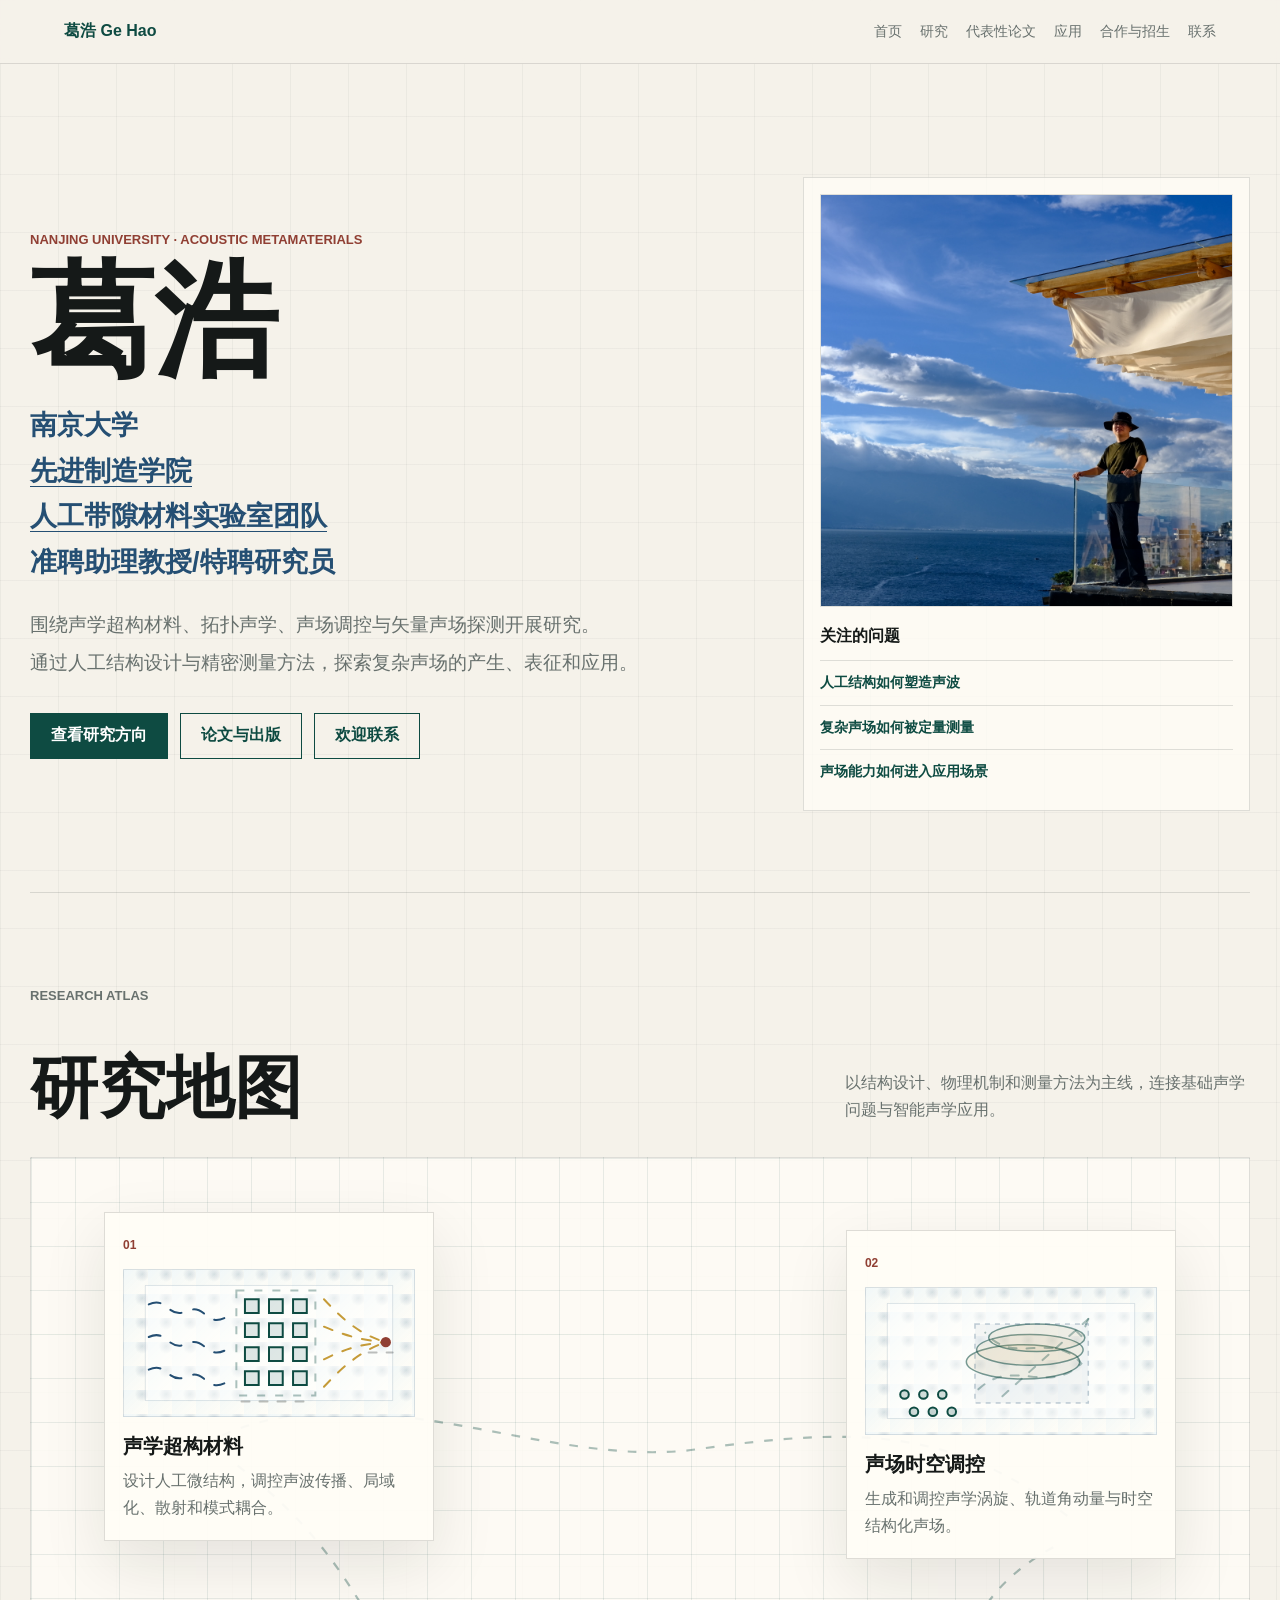
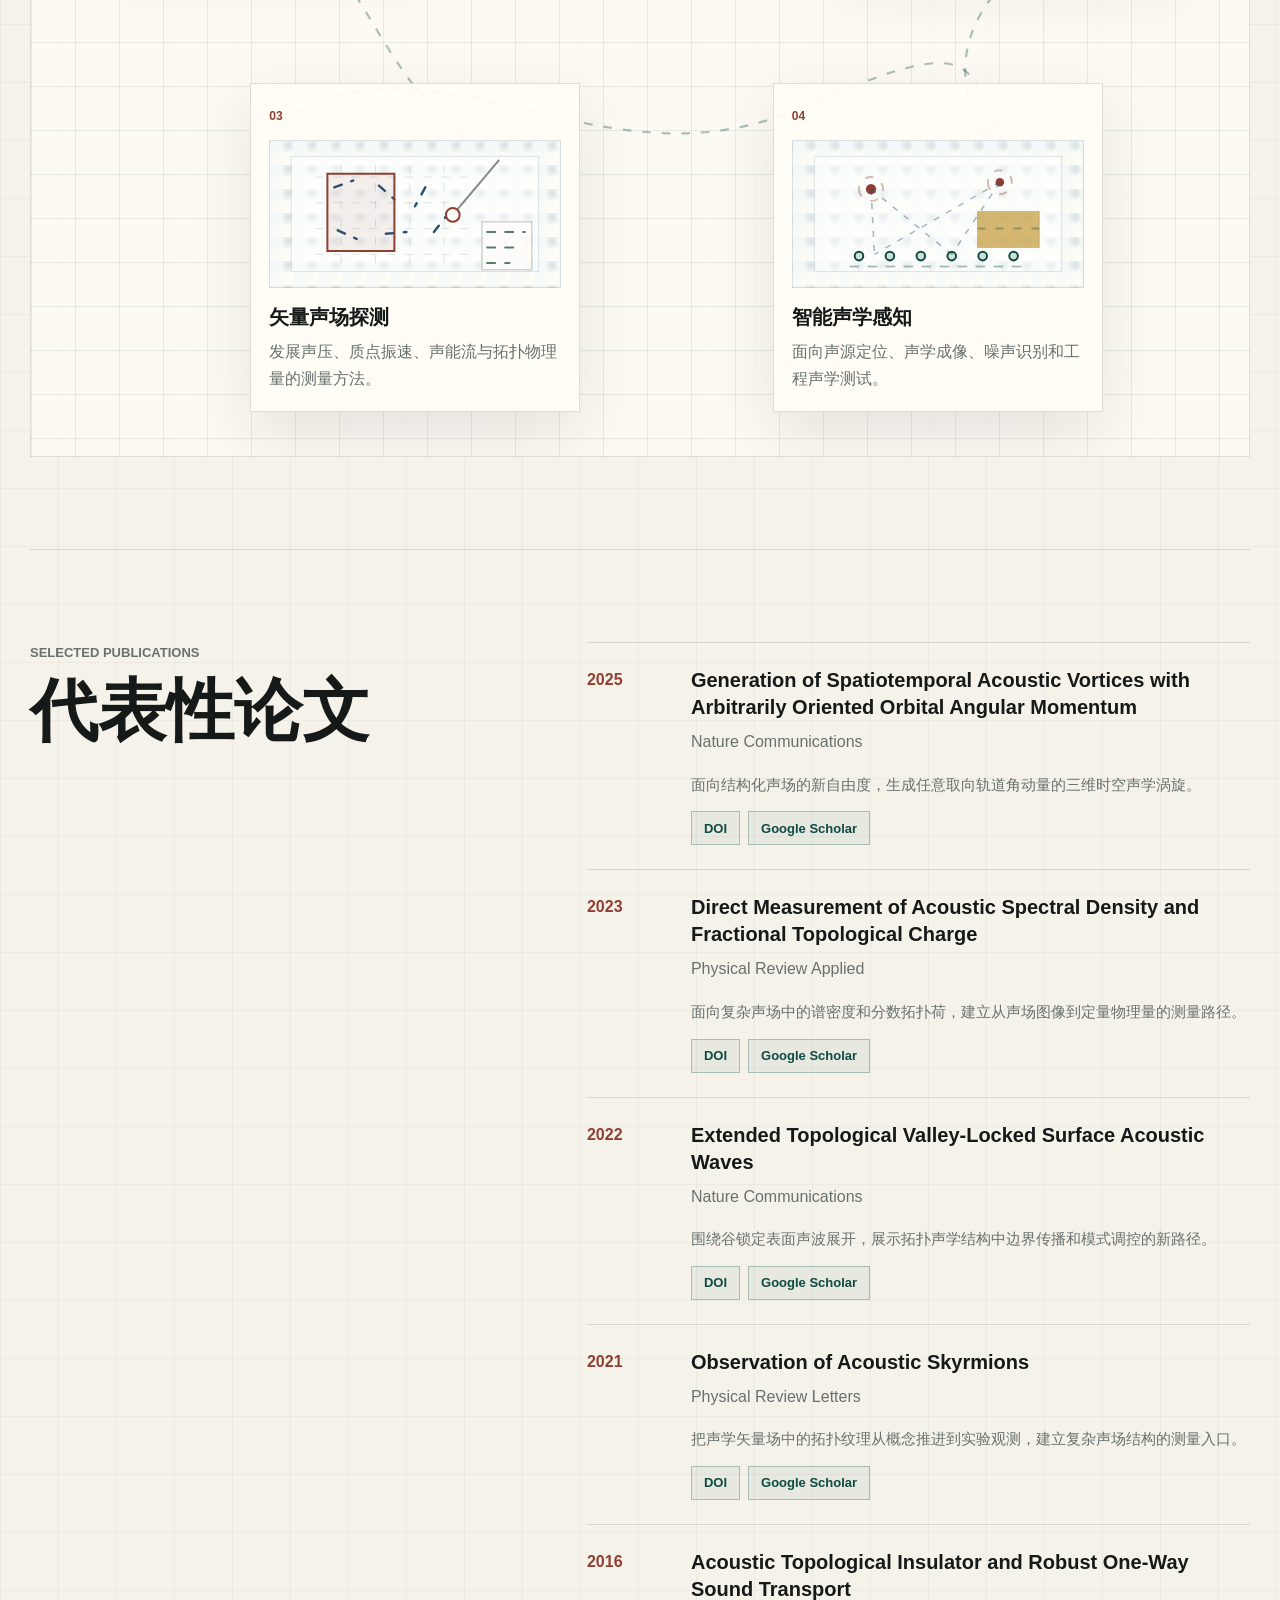
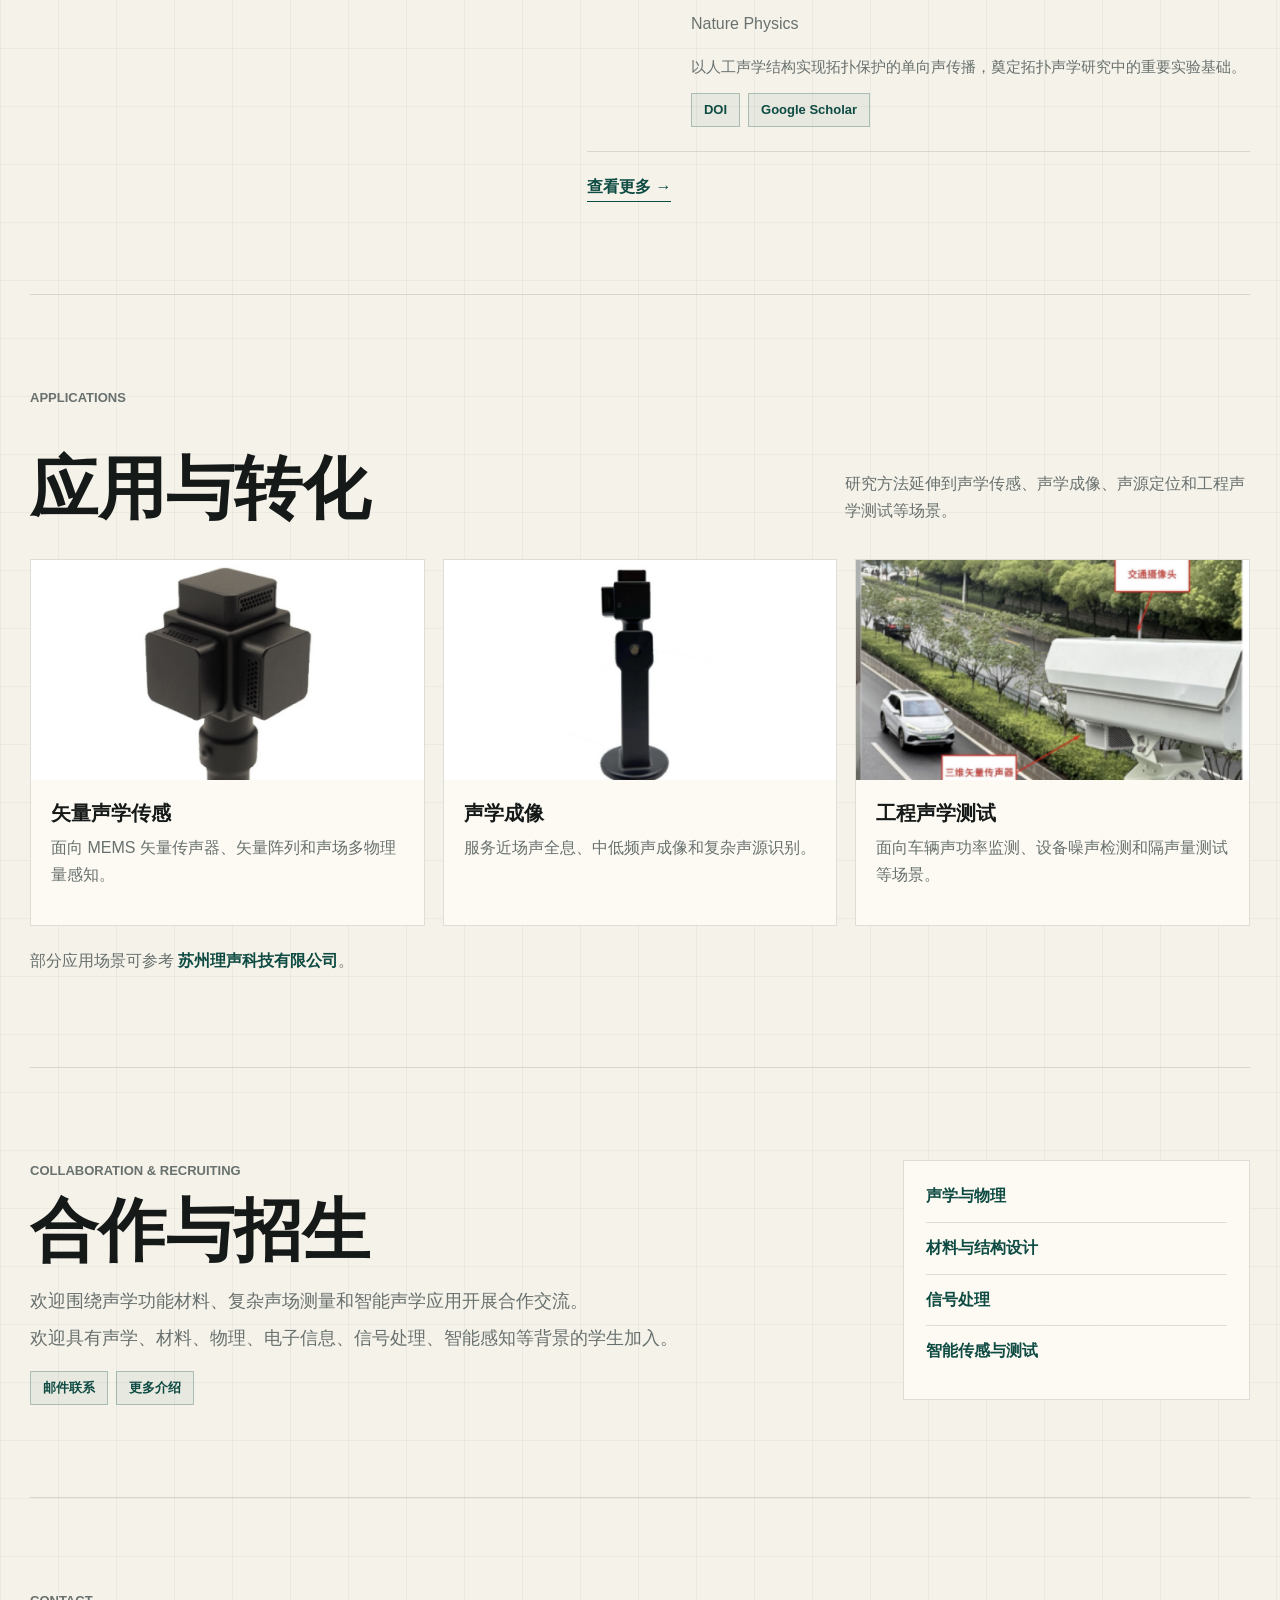
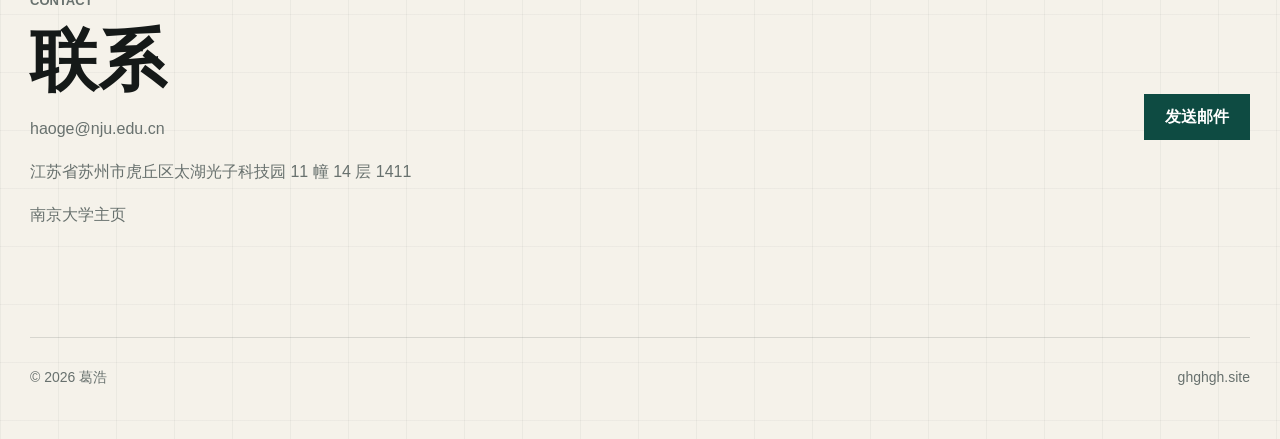
==== commit 57d75c8f: "Remove projects section" ====
--- a/index.html
+++ b/index.html
@@ -14,7 +14,6 @@
         <a href="#top">首页</a>
         <a href="#research">研究</a>
         <a href="#work">代表性论文</a>
-        <a href="#projects">项目</a>
         <a href="#applications">应用</a>
         <a href="#students">合作与招生</a>
         <a href="#contact">联系</a>
@@ -277,37 +276,6 @@
         </div>
       </section>
 
-      <section id="projects" class="section">
-        <div class="section-head">
-          <p class="eyebrow">Funded Research</p>
-          <h2>研究项目</h2>
-          <p>围绕声学功能材料、复杂声场调控和智能声学感知持续开展基础与交叉研究。</p>
-        </div>
-
-        <div class="project-grid">
-          <article>
-            <span>主持</span>
-            <h3>国家自然科学基金青年项目 C 类</h3>
-            <p>聚焦声学超构材料、声场调控与矢量声场探测中的基础科学问题。</p>
-          </article>
-          <article>
-            <span>子课题</span>
-            <h3>江苏省前沿引领技术基础研究专项探索项目</h3>
-            <p>面向新型声学功能材料和智能声场技术中的关键机制与方法。</p>
-          </article>
-          <article>
-            <span>参与</span>
-            <h3>国家重点研发计划相关项目</h3>
-            <p>参与功能材料、声学器件和工程声学应用相关的交叉研究任务。</p>
-          </article>
-          <article>
-            <span>参与</span>
-            <h3>江苏省科技厅“攀登”计划相关项目</h3>
-            <p>支撑声学功能材料、智能感知和工程测试场景中的技术积累。</p>
-          </article>
-        </div>
-      </section>
-
       <section id="applications" class="section">
         <div class="section-head">
           <p class="eyebrow">Applications</p>
--- a/styles.css
+++ b/styles.css
@@ -140,7 +140,6 @@
 .map-node p,
 .paper-list p,
 .application-grid p,
-.project-grid p,
 .students-section p,
 .contact-section p,
 .application-note {
@@ -940,37 +939,6 @@
   gap: 18px;
 }
 
-.project-grid {
-  display: grid;
-  grid-template-columns: repeat(4, minmax(0, 1fr));
-  gap: 14px;
-}
-
-.project-grid article {
-  min-height: 250px;
-  display: flex;
-  flex-direction: column;
-  padding: 22px;
-  border: 1px solid var(--line);
-  background: rgba(255, 253, 247, 0.82);
-}
-
-.project-grid span {
-  width: max-content;
-  margin-bottom: 34px;
-  padding: 4px 8px;
-  border: 1px solid rgba(144, 63, 51, 0.22);
-  color: var(--red);
-  font-size: 12px;
-  font-weight: 900;
-}
-
-.project-grid p {
-  margin-top: auto;
-  margin-bottom: 0;
-  font-size: 15px;
-}
-
 .application-grid article {
   display: grid;
   grid-template-rows: 220px auto;
@@ -1388,10 +1356,6 @@
     grid-template-columns: repeat(2, minmax(0, 1fr));
   }
 
-  .project-grid {
-    grid-template-columns: repeat(2, minmax(0, 1fr));
-  }
-
   .next-step-panel {
     display: grid;
     align-items: start;
@@ -1423,12 +1387,11 @@
     padding: 20px;
   }
 
-  .compact-list .publication-item,
-  .timeline article,
-  .motion-lab,
-  .project-grid {
-    grid-template-columns: 1fr;
-  }
+.compact-list .publication-item,
+.timeline article,
+.motion-lab {
+  grid-template-columns: 1fr;
+}
 
   .application-grid article {
     grid-template-rows: 180px auto;
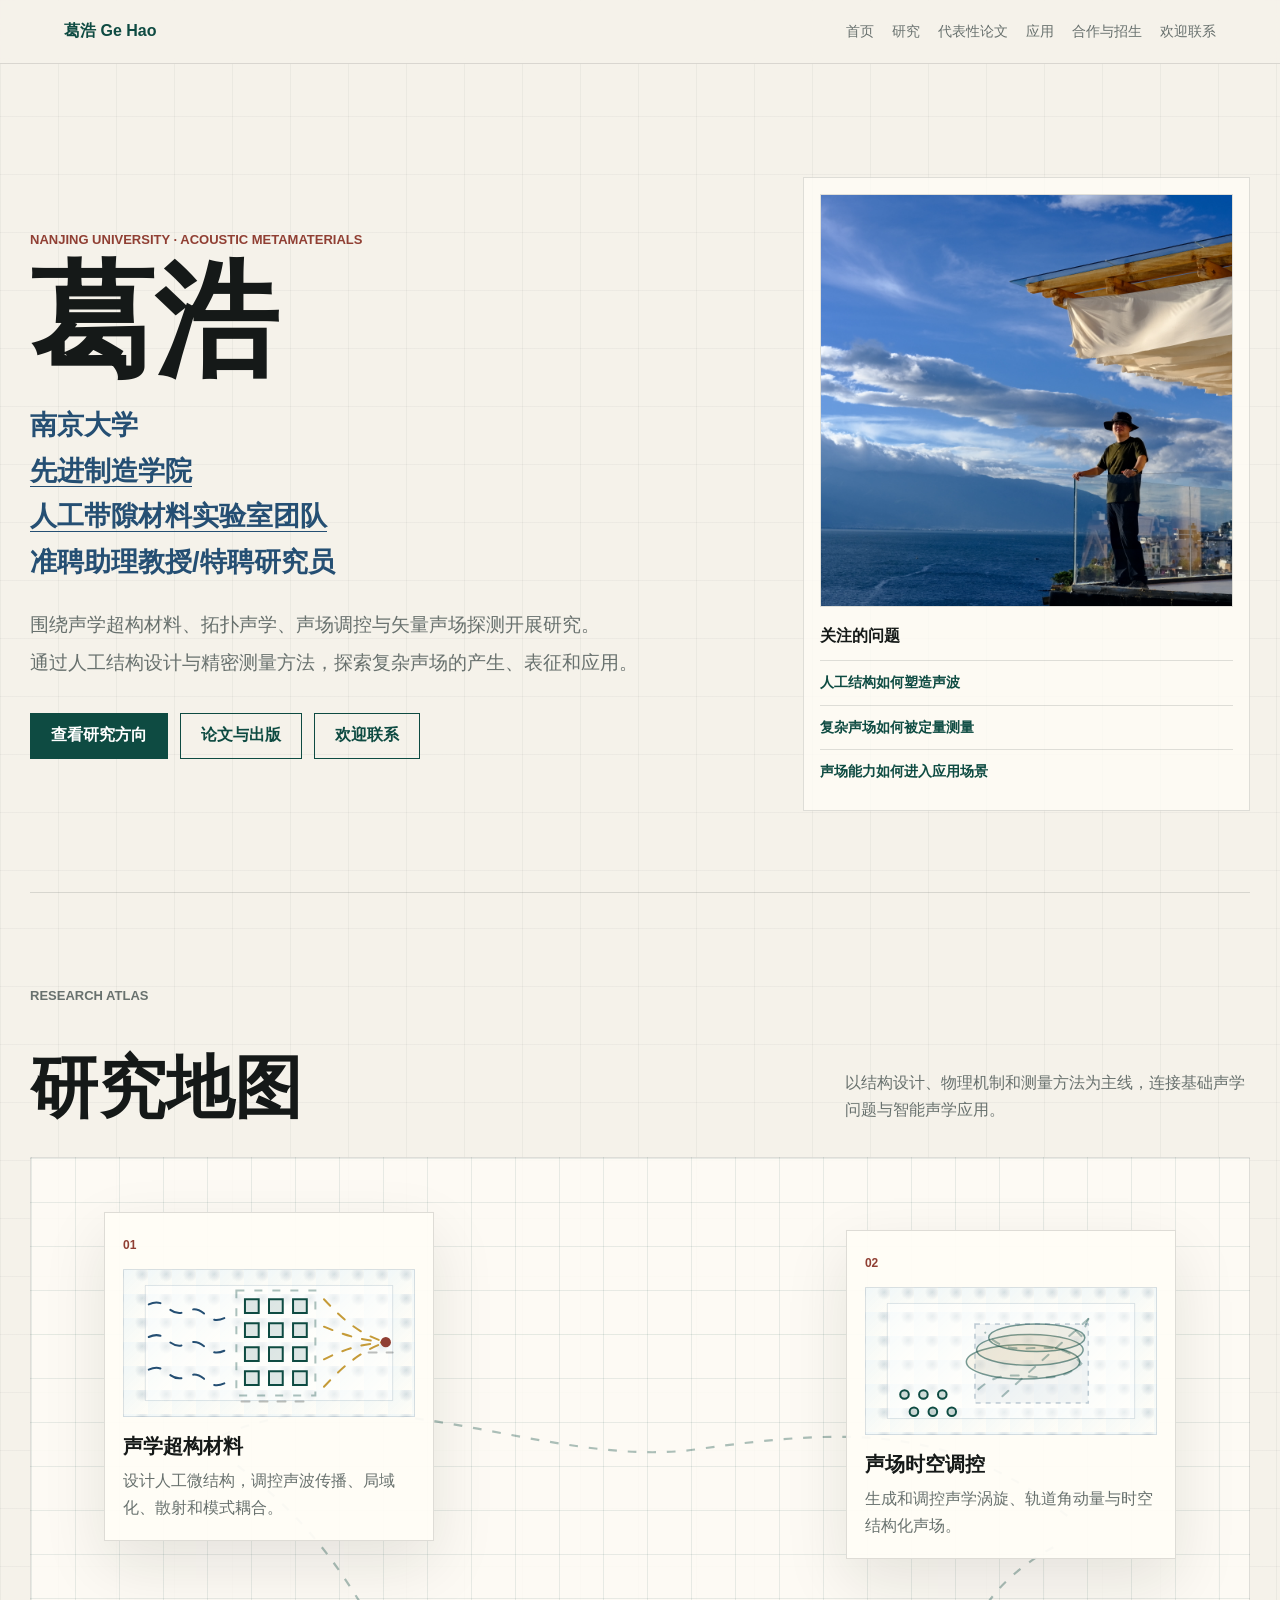
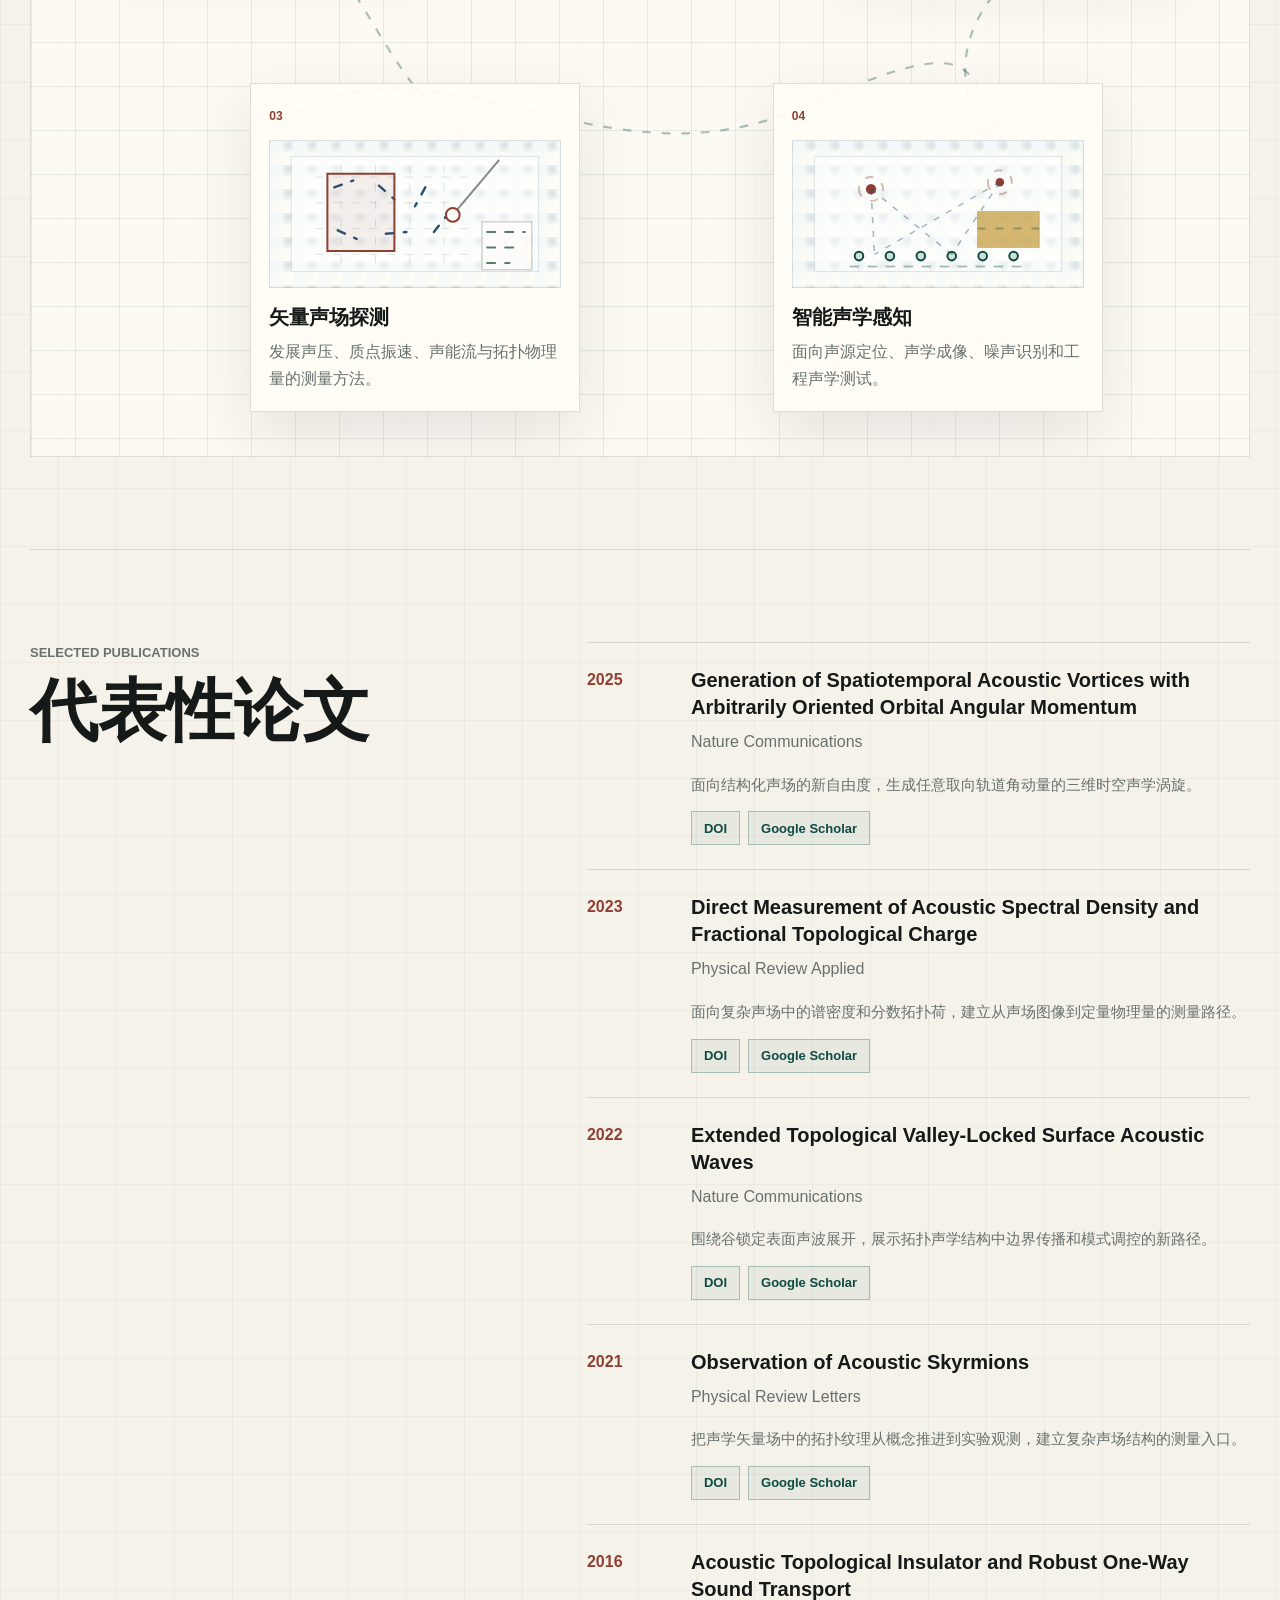
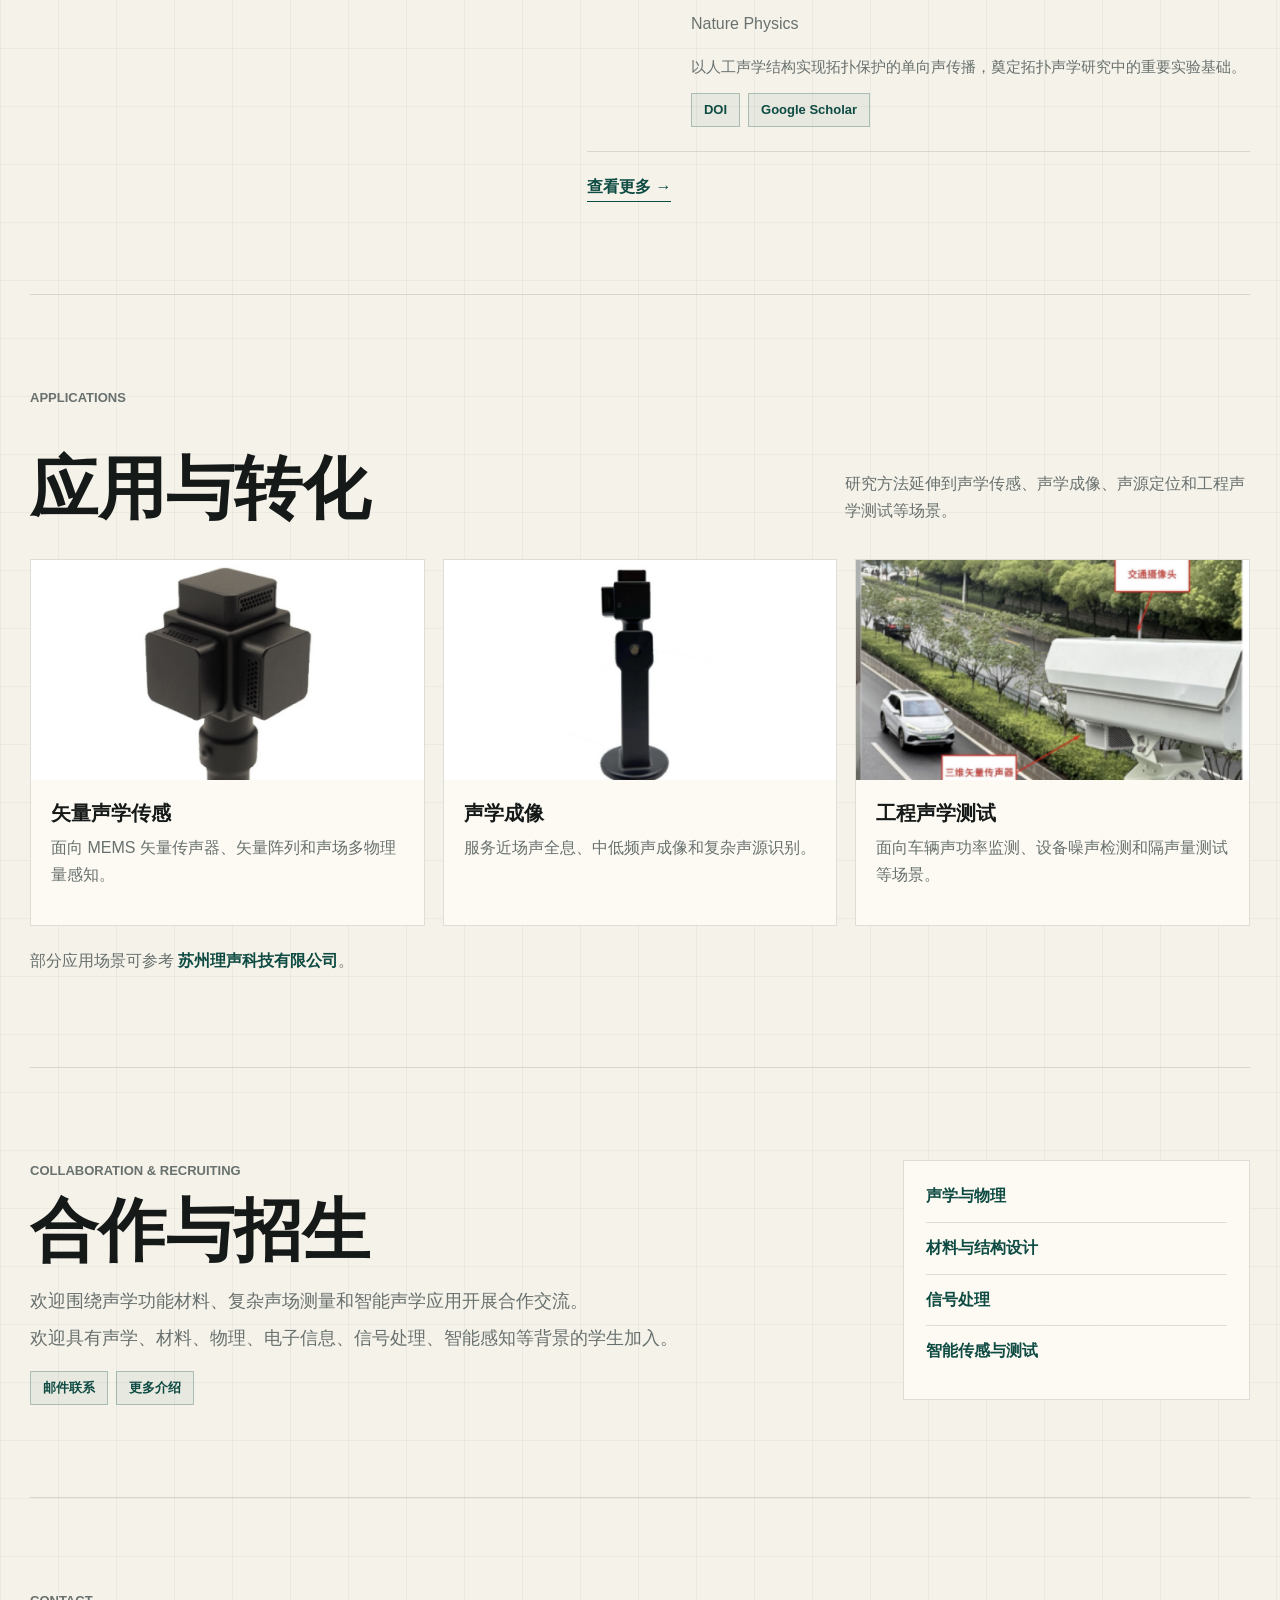
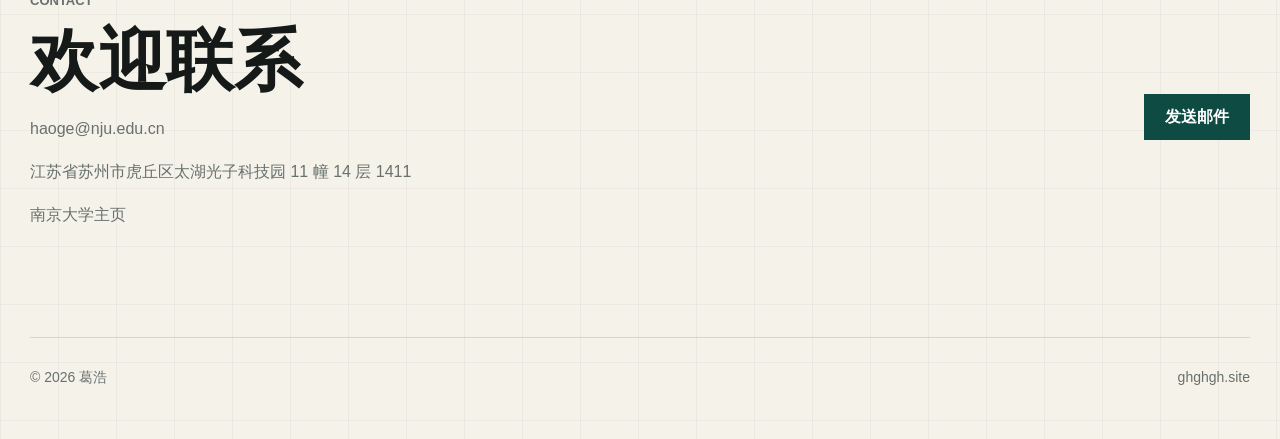
==== commit 8fbbee38: "Update contact label" ====
--- a/index.html
+++ b/index.html
@@ -16,7 +16,7 @@
         <a href="#work">代表性论文</a>
         <a href="#applications">应用</a>
         <a href="#students">合作与招生</a>
-        <a href="#contact">联系</a>
+        <a href="#contact">欢迎联系</a>
       </nav>
     </header>
 
@@ -337,7 +337,7 @@
       <section id="contact" class="section contact-section">
         <div>
           <p class="eyebrow">Contact</p>
-          <h2>联系</h2>
+          <h2>欢迎联系</h2>
           <p><a href="mailto:haoge@nju.edu.cn">haoge@nju.edu.cn</a></p>
           <p>江苏省苏州市虎丘区太湖光子科技园 11 幢 14 层 1411</p>
           <p><a href="https://msie.nju.edu.cn//szdw/qb/20250611/i322575.html" target="_blank" rel="noreferrer">南京大学主页</a></p>
